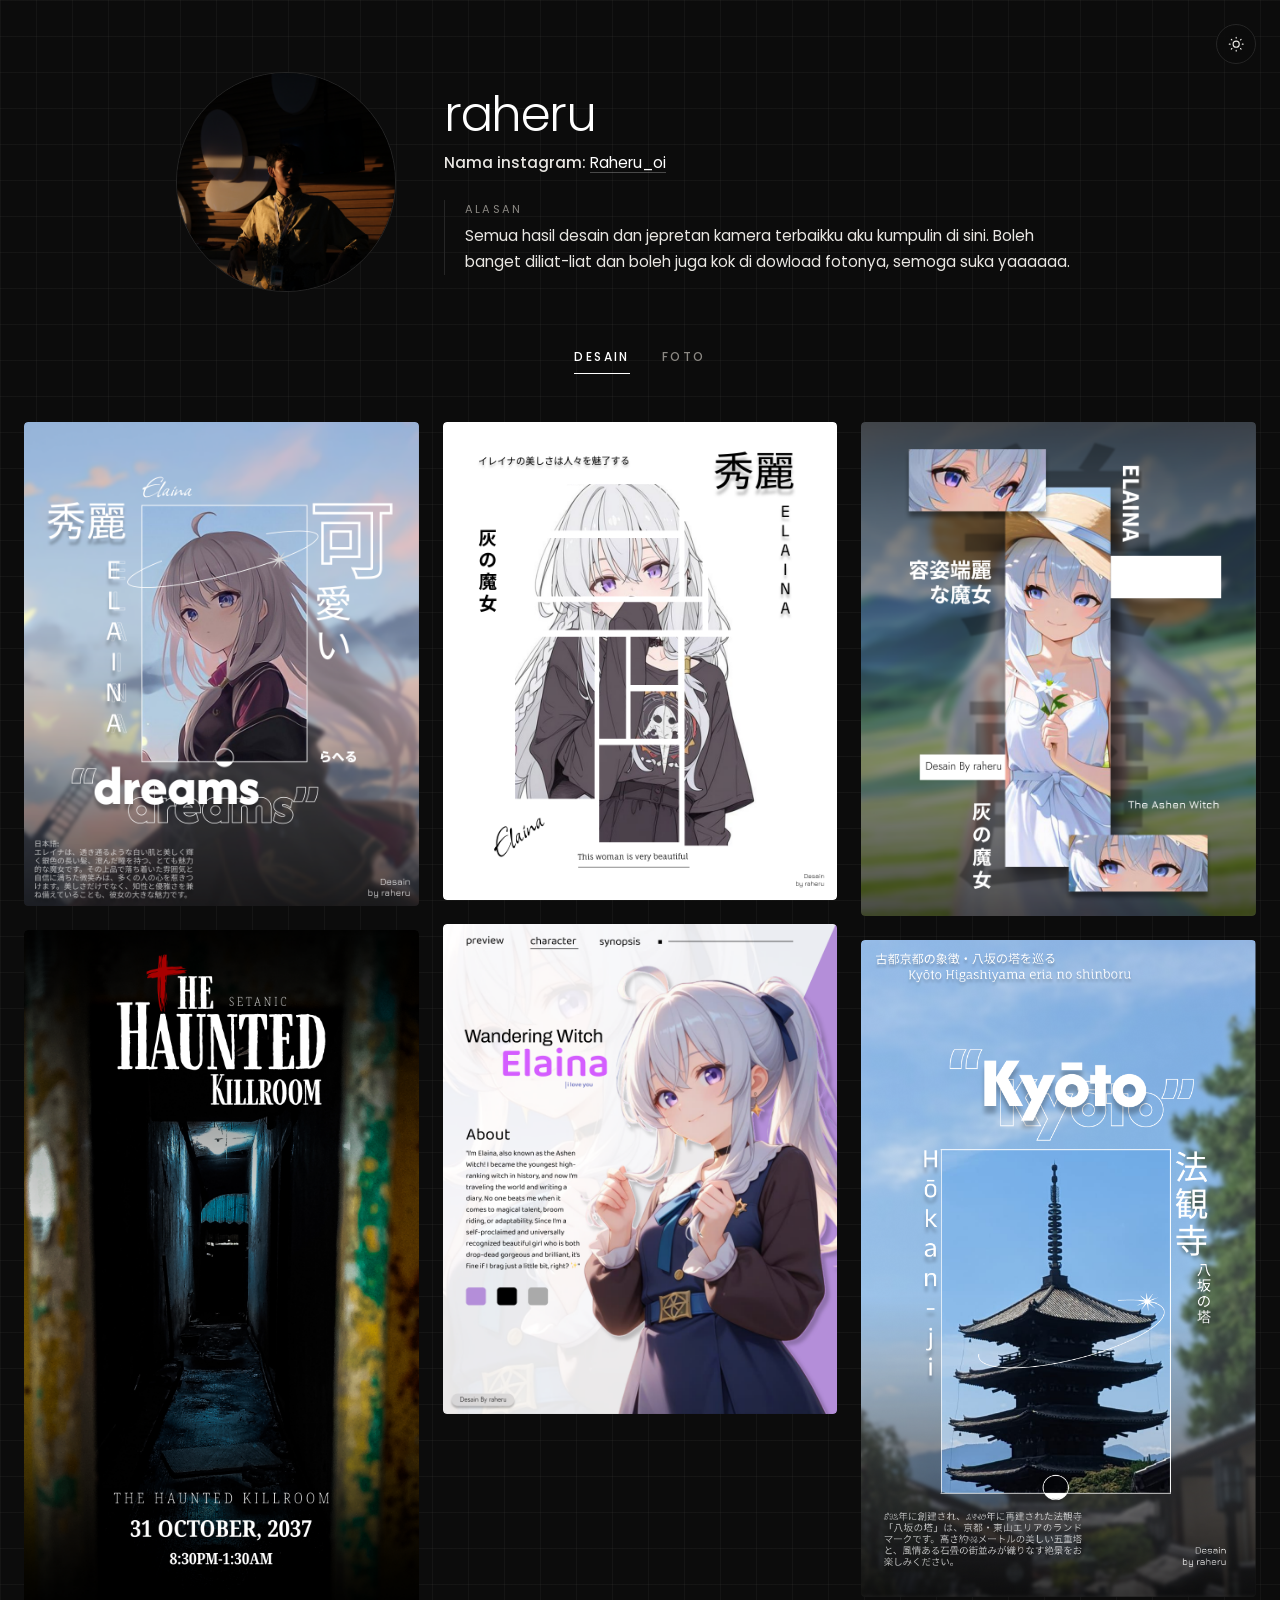
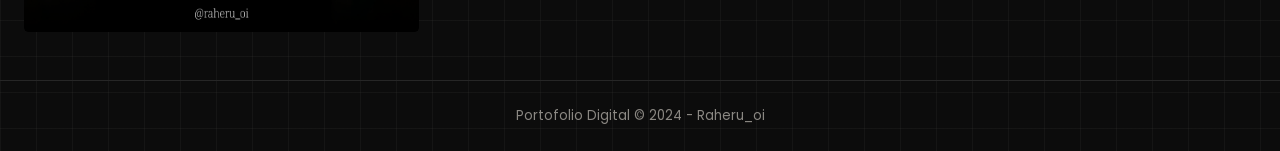
==== index.html @ f57aaec2 "Rename lou.html to index.html" ====
<!DOCTYPE html>
<html lang="id" class="dark">
<head>
    <meta charset="UTF-8">
    <meta name="viewport" content="width=device-width, initial-scale=1.0">
    <meta name="description" content="Portofolio desain dan fotografi - Raheru_oi">
    <title>Portofolio - Rahel Nur Qolim Firdaus</title>

    <!-- Font Poppins -->
    <link rel="preconnect" href="https://fonts.googleapis.com">
    <link rel="preconnect" href="https://fonts.gstatic.com" crossorigin>
    <link href="https://fonts.googleapis.com/css2?family=Poppins:wght@300;400;500;600&display=swap" rel="stylesheet">

    <!-- Bootstrap 5.3 (CSS) -->
    <link rel="stylesheet" href="https://cdn.jsdelivr.net/npm/bootstrap@5.3.3/dist/css/bootstrap.min.css"
          integrity="sha384-QWTKZyjpPEjISv5WaRU9OFeRpok6YctnYmDr5pNlyT2bRjXh0JMhjY6hW+ALEwIH" crossorigin="anonymous">

    <!-- CSS kustom (dimuat setelah Bootstrap agar bisa menimpa variabelnya) -->
    <link rel="stylesheet" href="lou.css">
</head>
<body class="d-flex flex-column min-vh-100">

    <!-- Tombol Ganti Tema (Light/Dark Mode) -->
    <button type="button" onclick="toggleTheme()" class="theme-toggle btn rounded-circle position-fixed top-0 end-0 m-3 m-md-4 d-flex align-items-center justify-content-center" title="Ganti Tema" aria-label="Ganti Tema">
        <!-- Ikon Matahari (tampil saat Dark Mode) -->
        <svg class="icon-sun" fill="none" stroke="currentColor" stroke-width="1.5" viewBox="0 0 24 24" aria-hidden="true">
            <path stroke-linecap="round" stroke-linejoin="round" d="M12 3v1m0 16v1m9-9h-1M4 12H3m15.364 6.364l-.707-.707M6.343 6.343l-.707-.707m12.728 0l-.707.707M6.343 17.657l-.707.707M16 12a4 4 0 11-8 0 4 4 0 018 0z"></path>
        </svg>
        <!-- Ikon Bulan (tampil saat Light Mode) -->
        <svg class="icon-moon" fill="none" stroke="currentColor" stroke-width="1.5" viewBox="0 0 24 24" aria-hidden="true">
            <path stroke-linecap="round" stroke-linejoin="round" d="M20.354 15.354A9 9 0 018.646 3.646 9.003 9.003 0 0012 21a9.003 9.003 0 008.354-5.646z"></path>
        </svg>
    </button>

    <!-- ================= LOADING SCREEN ================= -->
    <div id="loading-screen" role="status">
        <div class="spinner-border" aria-hidden="true"></div>
        <span class="loading-text">MEMUAT...</span>
    </div>
    <!-- ================= END LOADING SCREEN ================= -->

    <main class="container-xxl flex-grow-1 px-3 px-md-4">

        <!-- SECTION ABOUT -->
        <section class="about fade-in-up pb-5">
            <div class="row align-items-center justify-content-center g-4 g-lg-5">

                <!-- FOTO PROFIL -->
                <div class="col-12 col-md-auto d-flex justify-content-center">
                    <div class="profile-container" onclick="toggleProfile()" title="Klik untuk ganti foto">
                        <!-- Ganti Src dengan nama file foto kamu -->
                        <img id="profileImg" src="profil/1.jpeg" alt="Foto Rahel">
                    </div>
                </div>

                <!-- TEKS ABOUT -->
                <div class="col-12 col-md text-center text-md-start">
                    <h1 class="name-text-effect display-5 mb-2">raheru</h1>

                    <p class="text-body-secondary mb-4">
                        <span class="fw-medium text-body">Nama instagram:</span>
                        <a href="https://www.instagram.com/raheru_oi/" target="_blank" rel="noopener noreferrer" class="ig-link link-body-emphasis link-offset-2 link-underline-opacity-25 link-underline-opacity-100-hover" title="Buka Instagram Raheru_oi">Raheru_oi</a>
                    </p>

                    <div class="about-note mx-auto mx-md-0">
                        <span class="about-note-label">alasan</span>
                        <p class="mb-0">
                            Semua hasil desain dan jepretan kamera terbaikku aku kumpulin di sini. Boleh banget diliat-liat dan boleh juga kok di dowload fotonya, semoga suka yaaaaaa.
                        </p>
                    </div>
                    
                </div>

            </div>
        </section>

        <!-- NAVIGASI PILIHAN -->
        <nav class="fade-in-up delay-100 d-flex justify-content-center gap-3 gap-md-4 mb-4 mb-md-5" aria-label="Kategori galeri">
            <button type="button" id="btn-design" onclick="switchTab('design')" class="btn btn-tab active-tab">Desain</button>
            <button type="button" id="btn-photo" onclick="switchTab('photo')" class="btn btn-tab">Foto</button>
        </nav>

        <section class="pb-5">

            <!-- GALERI DESAIN -->
            <div id="gallery-design" class="gallery-container gallery-visible row g-3 g-lg-4">
                <!-- Card 1 -->
                <div class="card">
                    <img src="desain/1.png" alt="Desain 1" class="card-img img-fluid" decoding="async">
                    <div class="card-overlay position-absolute bottom-0 start-0 end-0 p-3">
                        <h3 class="mb-0"></h3>
                    </div>
                </div>

                <!-- Card 2 -->
                <div class="card">
                    <img src="desain/2.png" alt="Desain 2" class="card-img img-fluid" decoding="async">
                    <div class="card-overlay position-absolute bottom-0 start-0 end-0 p-3">
                        <h3 class="mb-0"></h3>
                    </div>
                </div>

                <!-- Card 3 -->
                <div class="card">
                    <img src="desain/3.png" alt="Desain 3" class="card-img img-fluid" decoding="async">
                    <div class="card-overlay position-absolute bottom-0 start-0 end-0 p-3">
                        <h3 class="mb-0"></h3>
                    </div>
                </div>

                <!-- Card 4 -->
                <div class="card">
                    <img src="desain/4.png" alt="Desain 4" class="card-img img-fluid" decoding="async">
                    <div class="card-overlay position-absolute bottom-0 start-0 end-0 p-3">
                        <h3 class="mb-0"></h3>
                    </div>
                </div>

                <!-- Card 5 -->
                <div class="card">
                    <img src="desain/5.png" alt="Desain 5" class="card-img img-fluid" decoding="async">
                    <div class="card-overlay position-absolute bottom-0 start-0 end-0 p-3">
                        <h3 class="mb-0"></h3>
                    </div>
                </div>

                <!-- Card 6 -->
                <div class="card">
                    <img src="desain/6.png" alt="Desain 6" class="card-img img-fluid" decoding="async">
                    <div class="card-overlay position-absolute bottom-0 start-0 end-0 p-3">
                        <h3 class="mb-0"></h3>
                    </div>
                </div>
            </div>

            <!-- GALERI FOTO -->
            <div id="gallery-photo" class="gallery-container gallery-hidden row g-3 g-lg-4">
                <!-- Card 1 -->
                <div class="card">
                    <img src="foto/1.jpeg" alt="Foto 1" class="card-img img-fluid" decoding="async">
                    <div class="card-overlay position-absolute bottom-0 start-0 end-0 p-3">
                        <h3 class="mb-0"></h3>
                    </div>
                </div>

                <!-- Card 2 -->
                <div class="card">
                    <img src="foto/2.jpeg" alt="Foto 2" class="card-img img-fluid" decoding="async">
                    <div class="card-overlay position-absolute bottom-0 start-0 end-0 p-3">
                        <h3 class="mb-0"></h3>
                    </div>
                </div>

                <!-- Card 3 -->
                <div class="card">
                    <img src="foto/3.jpeg" alt="Foto 3" class="card-img img-fluid" decoding="async">
                    <div class="card-overlay position-absolute bottom-0 start-0 end-0 p-3">
                        <h3 class="mb-0"></h3>
                    </div>
                </div>

                <!-- Card 4 -->
                <div class="card">
                    <img src="foto/4.jpeg" alt="Foto 4" class="card-img img-fluid" decoding="async">
                    <div class="card-overlay position-absolute bottom-0 start-0 end-0 p-3">
                        <h3 class="mb-0"></h3>
                    </div>
                </div>

                <!-- Card 5 -->
                <div class="card">
                    <img src="foto/5.JPG" alt="Foto 5" class="card-img img-fluid" decoding="async">
                    <div class="card-overlay position-absolute bottom-0 start-0 end-0 p-3">
                        <h3 class="mb-0"></h3>
                    </div>
                </div>

                <!-- Card 6 -->
                <div class="card">
                    <img src="foto/6.JPG" alt="Foto 6" class="card-img img-fluid" decoding="async">
                    <div class="card-overlay position-absolute bottom-0 start-0 end-0 p-3">
                        <h3 class="mb-0"></h3>
                    </div>
                </div>

                <!-- Card 7 -->
                <div class="card">
                    <img src="foto/7.jpeg" alt="Foto 7" class="card-img img-fluid" decoding="async">
                    <div class="card-overlay position-absolute bottom-0 start-0 end-0 p-3">
                        <h3 class="mb-0"></h3>
                    </div>
                </div>

                <!-- Card 8 -->
                <div class="card">
                    <img src="foto/8.jpeg" alt="Foto 8" class="card-img img-fluid" decoding="async">
                    <div class="card-overlay position-absolute bottom-0 start-0 end-0 p-3">
                        <h3 class="mb-0"></h3>
                    </div>
                </div>

                <!-- Card 9 -->
                <div class="card">
                    <img src="foto/9.JPG" alt="Foto 9" class="card-img img-fluid" decoding="async">
                    <div class="card-overlay position-absolute bottom-0 start-0 end-0 p-3">
                        <h3 class="mb-0"></h3>
                    </div>
                </div>

                <!-- Card 10 -->
                <div class="card">
                    <img src="foto/10.jpeg" alt="Foto 10" class="card-img img-fluid" decoding="async">
                    <div class="card-overlay position-absolute bottom-0 start-0 end-0 p-3">
                        <h3 class="mb-0"></h3>
                    </div>
                </div>

                <!-- Card 11 -->
                <div class="card">
                    <img src="foto/11.jpeg" alt="Foto 11" class="card-img img-fluid" decoding="async">
                    <div class="card-overlay position-absolute bottom-0 start-0 end-0 p-3">
                        <h3 class="mb-0"></h3>
                    </div>
                </div>

            </div>

        </section>
    </main>

    <footer class="border-top py-4 mt-auto text-center small text-body-secondary">
        <p class="mb-0">Portofolio Digital &copy; 2024 - Raheru_oi</p>
    </footer>

    <!-- ================= LIGHTBOX (FOTO FULL SCREEN) ================= -->
    <div id="lightbox" class="lightbox" role="dialog" aria-modal="true" aria-label="Pratinjau gambar" aria-hidden="true">
        <button id="lightbox-close" class="lightbox-close btn-close btn-close-white" type="button" aria-label="Tutup"></button>
        <img id="lightbox-img" src="profil/2.jpeg" alt="">
    </div>

    <!-- MENGHUBUNGKAN KE FILE JAVASCRIPT -->
    <script src="lou.js"></script>
</body>
</html>
---- lou.css ----
:root {
    --ease: cubic-bezier(0.22, 0.61, 0.36, 1);

    --bs-body-font-family: "Poppins", system-ui, -apple-system, "Segoe UI", Roboto, "Helvetica Neue", Arial, sans-serif;
    --bs-body-font-size: 0.95rem;
    --bs-body-font-weight: 400;
    --bs-body-line-height: 1.7;

    /* Terang */
    --bs-body-bg: #f6f4f0;
    --bs-body-bg-rgb: 246, 244, 240;
    --bs-body-color: #1c1b19;
    --bs-body-color-rgb: 28, 27, 25;
    --bs-emphasis-color: #000000;
    --bs-emphasis-color-rgb: 0, 0, 0;
    --bs-secondary-color: #6d6a63;
    --bs-border-color: #ddd9d1;

    --lou-surface: #ebe8e2;
    --lou-glass: rgba(246, 244, 240, 0.85);
}

html.dark {
    /* Gelap */
    --bs-body-bg: #0c0c0c;
    --bs-body-bg-rgb: 12, 12, 12;
    --bs-body-color: #e9e7e3;
    --bs-body-color-rgb: 233, 231, 227;
    --bs-emphasis-color: #ffffff;
    --bs-emphasis-color-rgb: 255, 255, 255;
    --bs-secondary-color: #8b8883;
    --bs-border-color: #262626;

    --lou-surface: #161616;
    --lou-glass: rgba(12, 12, 12, 0.85);
}

html {
    color-scheme: light;
    scroll-behavior: smooth;
}

html.dark {
    color-scheme: dark;
}

body {
    transition: background-color 0.4s var(--ease), color 0.4s var(--ease);
    -webkit-tap-highlight-color: transparent;
    
    /* PENAMBAHAN EFEK GARIS-GARIS / GRID HALUS PADA BACKGROUND */
    background-image: 
        linear-gradient(to right, rgba(var(--bs-body-color-rgb), 0.04) 1px, transparent 1px),
        linear-gradient(to bottom, rgba(var(--bs-body-color-rgb), 0.04) 1px, transparent 1px);
    background-size: 36px 36px;
}

::selection {
    background: rgba(var(--bs-emphasis-color-rgb), 0.2);
}

img::selection,
.lightbox *::selection {
    background: transparent;
}

:focus-visible {
    outline: 2px solid var(--bs-secondary-color);
    outline-offset: 3px;
}

/* ---------- ANIMASI MASUK ---------- */
@keyframes fadeUp {
    from { opacity: 0; transform: translateY(10px); }
    to   { opacity: 1; transform: none; }
}

.fade-in-up {
    opacity: 0;
    animation: fadeUp 0.8s var(--ease) 0.1s forwards;
}

.fade-in-up.delay-100 { animation-delay: 0.25s; }
.fade-in-up.delay-200 { animation-delay: 0.4s; }

/* ---------- TOMBOL TEMA ---------- */
.theme-toggle {
    --bs-btn-color: var(--bs-body-color);
    --bs-btn-bg: var(--lou-glass);
    --bs-btn-border-color: var(--bs-border-color);
    --bs-btn-hover-color: var(--bs-emphasis-color);
    --bs-btn-hover-bg: var(--bs-body-bg);
    --bs-btn-hover-border-color: var(--bs-secondary-color);
    --bs-btn-active-color: var(--bs-emphasis-color);
    --bs-btn-active-bg: var(--bs-body-bg);
    --bs-btn-active-border-color: var(--bs-secondary-color);
    --bs-btn-focus-box-shadow: none;

    z-index: 1030;
    width: 2.5rem;
    height: 2.5rem;
    padding: 0;
    -webkit-backdrop-filter: blur(8px);
    backdrop-filter: blur(8px);
}

.theme-toggle svg {
    width: 1.15rem;
    height: 1.15rem;
}

.theme-toggle .icon-moon,
html:not(.dark) .theme-toggle .icon-sun {
    display: none;
}

html:not(.dark) .theme-toggle .icon-moon {
    display: block;
}

/* ---------- LOADING SCREEN ---------- */
#loading-screen {
    position: fixed;
    inset: 0;
    z-index: 9999;
    display: flex;
    flex-direction: column;
    align-items: center;
    justify-content: center;
    gap: 1rem;
    background: var(--bs-body-bg);
    transition: opacity 0.7s var(--ease);
}

#loading-screen .spinner-border {
    --bs-spinner-width: 1.6rem;
    --bs-spinner-height: 1.6rem;
    --bs-spinner-border-width: 1px;
    color: var(--bs-secondary-color);
}

.loading-text {
    font-size: 0.7rem;
    font-weight: 400;
    letter-spacing: 0.35em;
    color: var(--bs-secondary-color);
}

/* ---------- ABOUT ---------- */
.about {
    max-width: 58rem;
    margin-inline: auto;
    padding-top: 4.5rem;
}

.profile-container {
    width: 168px;
    height: 168px;
    flex: 0 0 auto;
    border-radius: 50%;
    overflow: hidden;
    cursor: pointer;
    border: 1px solid var(--bs-border-color);
    background: var(--lou-surface);
    transition: transform 0.4s var(--ease), border-color 0.3s var(--ease);
}

.profile-container:hover {
    transform: scale(1.03);
    border-color: var(--bs-secondary-color);
}

.profile-container img {
    display: block;
    width: 100%;
    height: 100%;
    object-fit: cover;
    transition: opacity 0.35s var(--ease), transform 0.5s var(--ease);
}

.profile-container img.fade-out {
    opacity: 0;
    transform: scale(1.04);
}

.profile-container img.is-broken {
    visibility: hidden;
}

.name-text-effect {
    color: var(--bs-emphasis-color);
    font-weight: 300;
    letter-spacing: -0.03em;
    line-height: 1.1;
}

.about-note {
    max-width: 40rem;
}

.about-note-label {
    display: block;
    margin-bottom: 0.25rem;
    font-size: 0.7rem;
    letter-spacing: 0.2em;
    text-transform: uppercase;
    color: var(--bs-secondary-color);
}

@media (min-width: 768px) {
    .profile-container {
        width: 200px;
        height: 200px;
    }
    .about-note {
        padding-left: 1.25rem;
        border-left: 1px solid var(--bs-border-color);
    }
}

@media (min-width: 1200px) {
    .profile-container {
        width: 220px;
        height: 220px;
    }
}

/* ---------- TAB ---------- */
.btn-tab {
    --bs-btn-padding-x: 0.25rem;
    --bs-btn-padding-y: 0.5rem;
    --bs-btn-font-size: 0.75rem;
    --bs-btn-font-weight: 500;
    --bs-btn-border-width: 0;
    --bs-btn-border-radius: 0;
    --bs-btn-color: var(--bs-secondary-color);
    --bs-btn-bg: transparent;
    --bs-btn-hover-color: var(--bs-emphasis-color);
    --bs-btn-hover-bg: transparent;
    --bs-btn-active-color: var(--bs-emphasis-color);
    --bs-btn-active-bg: transparent;
    --bs-btn-focus-box-shadow: none;

    position: relative;
    letter-spacing: 0.2em;
    text-transform: uppercase;
}

.btn-tab::after {
    content: "";
    position: absolute;
    left: 0.25rem;
    right: 0.25rem;
    bottom: 0;
    height: 1px;
    background: currentColor;
    transform: scaleX(0);
    transition: transform 0.35s var(--ease);
}

.btn-tab.active-tab {
    --bs-btn-color: var(--bs-emphasis-color);
}

.btn-tab.active-tab::after {
    transform: scaleX(1);
}

/* ---------- GALERI ---------- */
.gallery-container.gallery-hidden {
    display: none;
}

.gallery-container:not(.is-masonry) {
    --bs-gutter-x: 0;
}

.gallery-container.is-masonry {
    flex-wrap: nowrap;
}

.masonry-col {
    flex: 1 1 0;
    min-width: 0;
    display: flex;
    flex-direction: column;
    gap: var(--bs-gutter-y);
}

.card {
    --bs-card-bg: var(--lou-surface);
    --bs-card-color: var(--bs-body-color);
    --bs-card-border-width: 0;
    --bs-card-border-radius: 0.25rem;
    --bs-card-inner-border-radius: 0.25rem;

    overflow: hidden;
    cursor: pointer;
    touch-action: manipulation;
    -webkit-user-select: none;
    user-select: none;
}

.gallery-visible .card {
    animation: cardIn 0.6s var(--ease) both;
}

@keyframes cardIn {
    from { opacity: 0; transform: translateY(8px); }
    to   { opacity: 1; transform: none; }
}

.card-img {
    display: block;
    width: 100%;
    height: auto;
    -webkit-user-drag: none;
    transition: transform 0.7s var(--ease);
}

.card:hover .card-img {
    transform: scale(1.02);
}

.card-overlay {
    opacity: 0;
    background: linear-gradient(to top, rgba(0, 0, 0, 0.55), transparent);
    transition: opacity 0.35s var(--ease);
    pointer-events: none;
}

.card:hover .card-overlay,
.card:focus-visible .card-overlay {
    opacity: 1;
}

.card-overlay h3 {
    font-size: 0.7rem;
    font-weight: 400;
    letter-spacing: 0.18em;
    text-transform: uppercase;
    color: #ffffff;
}

@media (hover: none) {
    .card:hover .card-img { transform: none; }
    .card-overlay { display: none; }
}

/* ---------- LIGHTBOX ---------- */
.lightbox {
    position: fixed;
    inset: 0;
    z-index: 10000;
    display: flex;
    align-items: center;
    justify-content: center;
    padding: 1.5rem;
    background: #0a0a0a;
    cursor: zoom-out;
    opacity: 0;
    visibility: hidden;
    transition: opacity 0.35s var(--ease), visibility 0s linear 0.35s;
}

.lightbox.is-open {
    opacity: 1;
    visibility: visible;
    transition-delay: 0s;
}

.lightbox,
.lightbox img {
    -webkit-user-select: none;
    user-select: none;
}

.lightbox img {
    max-width: 100%;
    max-height: 100%;
    width: auto;
    height: auto;
    object-fit: contain;
    filter: none;
    mix-blend-mode: normal;
    -webkit-user-drag: none;
    transform: scale(0.97);
    transition: transform 0.45s var(--ease);
}

.lightbox.is-open img {
    transform: none;
}

.lightbox-close {
    --bs-btn-close-opacity: 0.7;
    --bs-btn-close-hover-opacity: 1;
    position: absolute;
    top: max(0.75rem, env(safe-area-inset-top));
    right: max(0.75rem, env(safe-area-inset-right));
    padding: 0.9rem;
    cursor: pointer;
}

@media (max-width: 575.98px) {
    .lightbox { padding: 0.75rem; }
}

/* ---------- REDUCED MOTION ---------- */
@media (prefers-reduced-motion: reduce) {
    html { scroll-behavior: auto; }
    .fade-in-up, .gallery-visible .card { opacity: 1; animation: none; }
    .card-img, .card-overlay, .profile-container, .profile-container img, .btn-tab::after, .lightbox, .lightbox img {
        transition-duration: 0.01ms;
    }
}
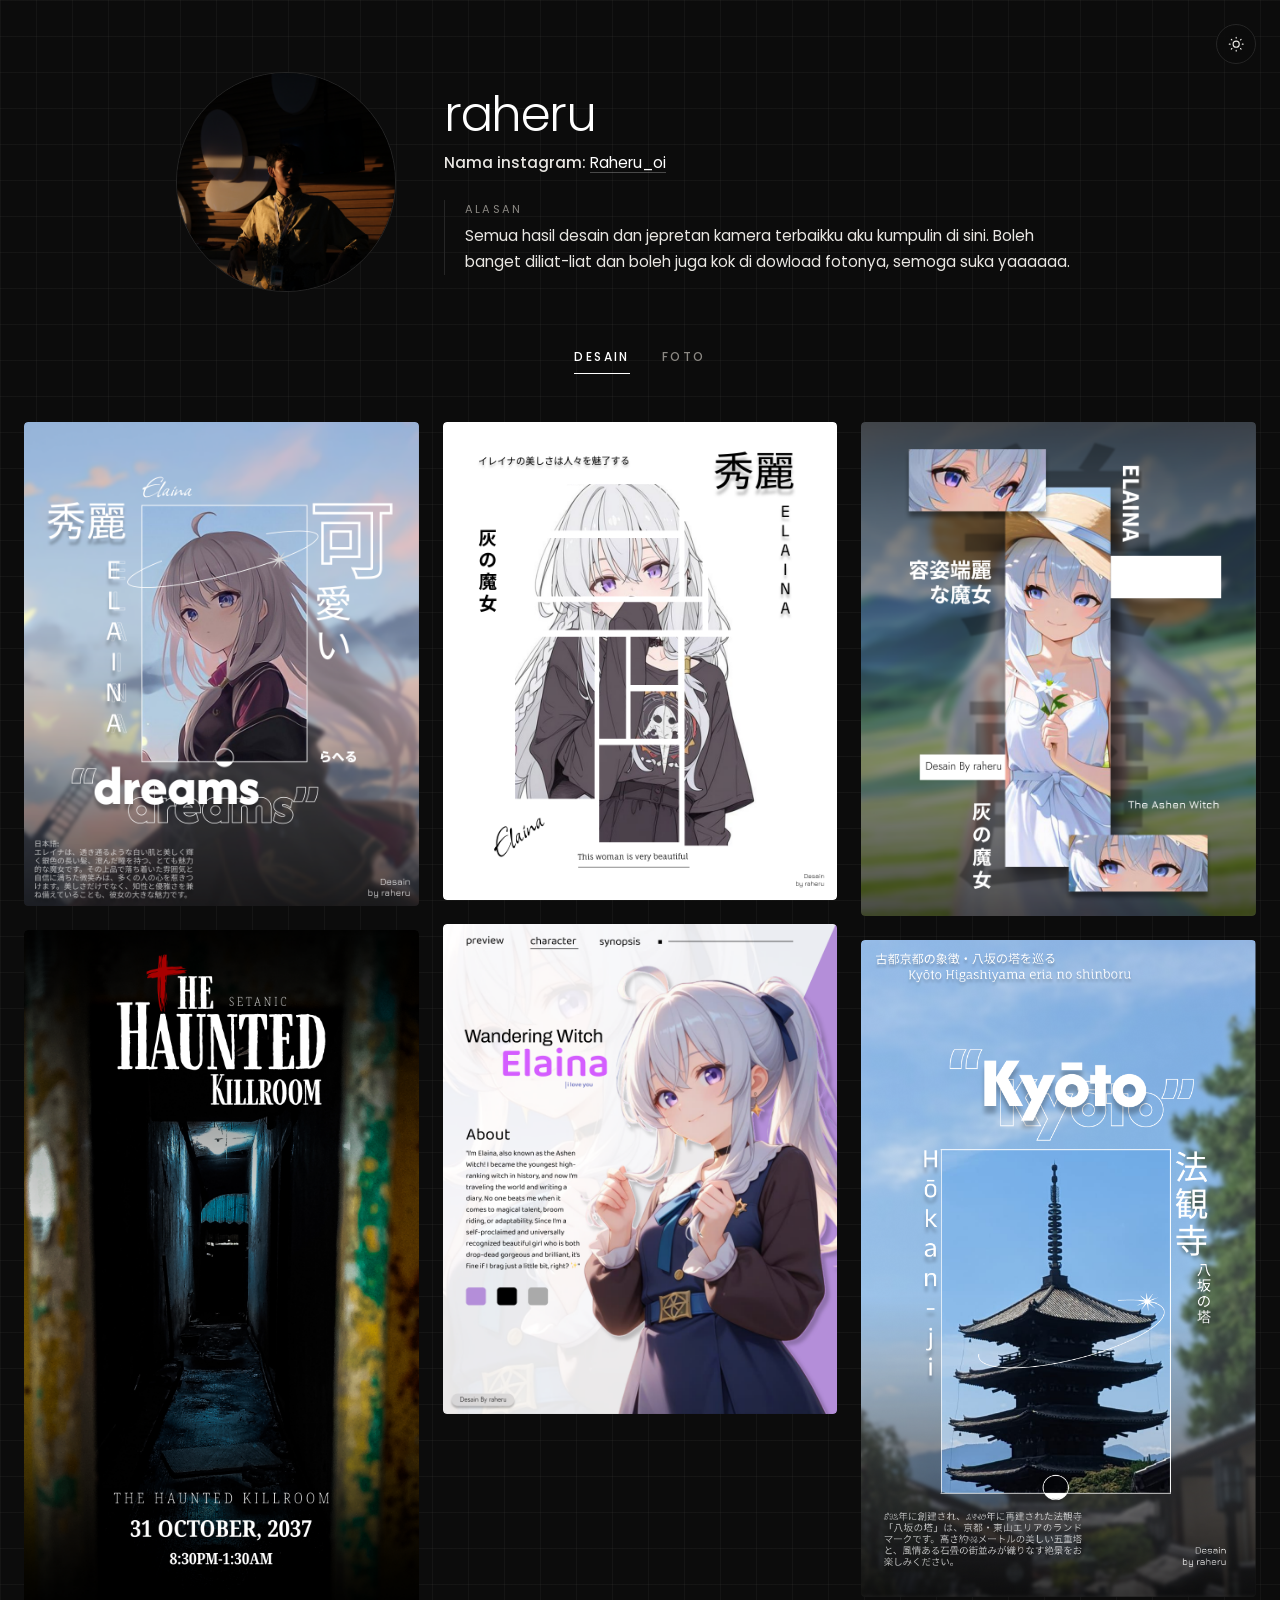
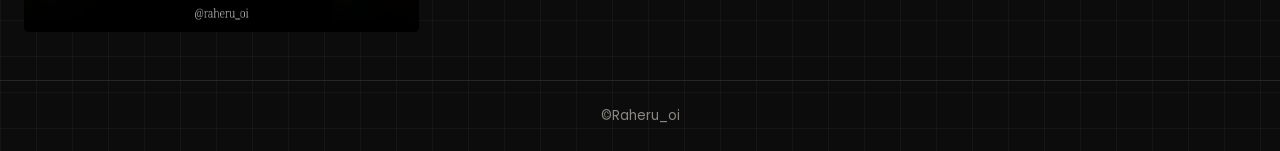
==== commit ae261858: "update website" ====
--- a/index.html
+++ b/index.html
@@ -3,8 +3,8 @@
 <head>
     <meta charset="UTF-8">
     <meta name="viewport" content="width=device-width, initial-scale=1.0">
-    <meta name="description" content="Portofolio desain dan fotografi - Raheru_oi">
-    <title>Portofolio - Rahel Nur Qolim Firdaus</title>
+    <meta name="description" content=" desain dan fotografi - Raheru_oi">
+    <title>raheru_oi</title>
 
     <!-- Font Poppins -->
     <link rel="preconnect" href="https://fonts.googleapis.com">
@@ -229,7 +229,7 @@
     </main>
 
     <footer class="border-top py-4 mt-auto text-center small text-body-secondary">
-        <p class="mb-0">Portofolio Digital &copy; 2024 - Raheru_oi</p>
+        <p class="mb-0">&copy;Raheru_oi</p>
     </footer>
 
     <!-- ================= LIGHTBOX (FOTO FULL SCREEN) ================= -->
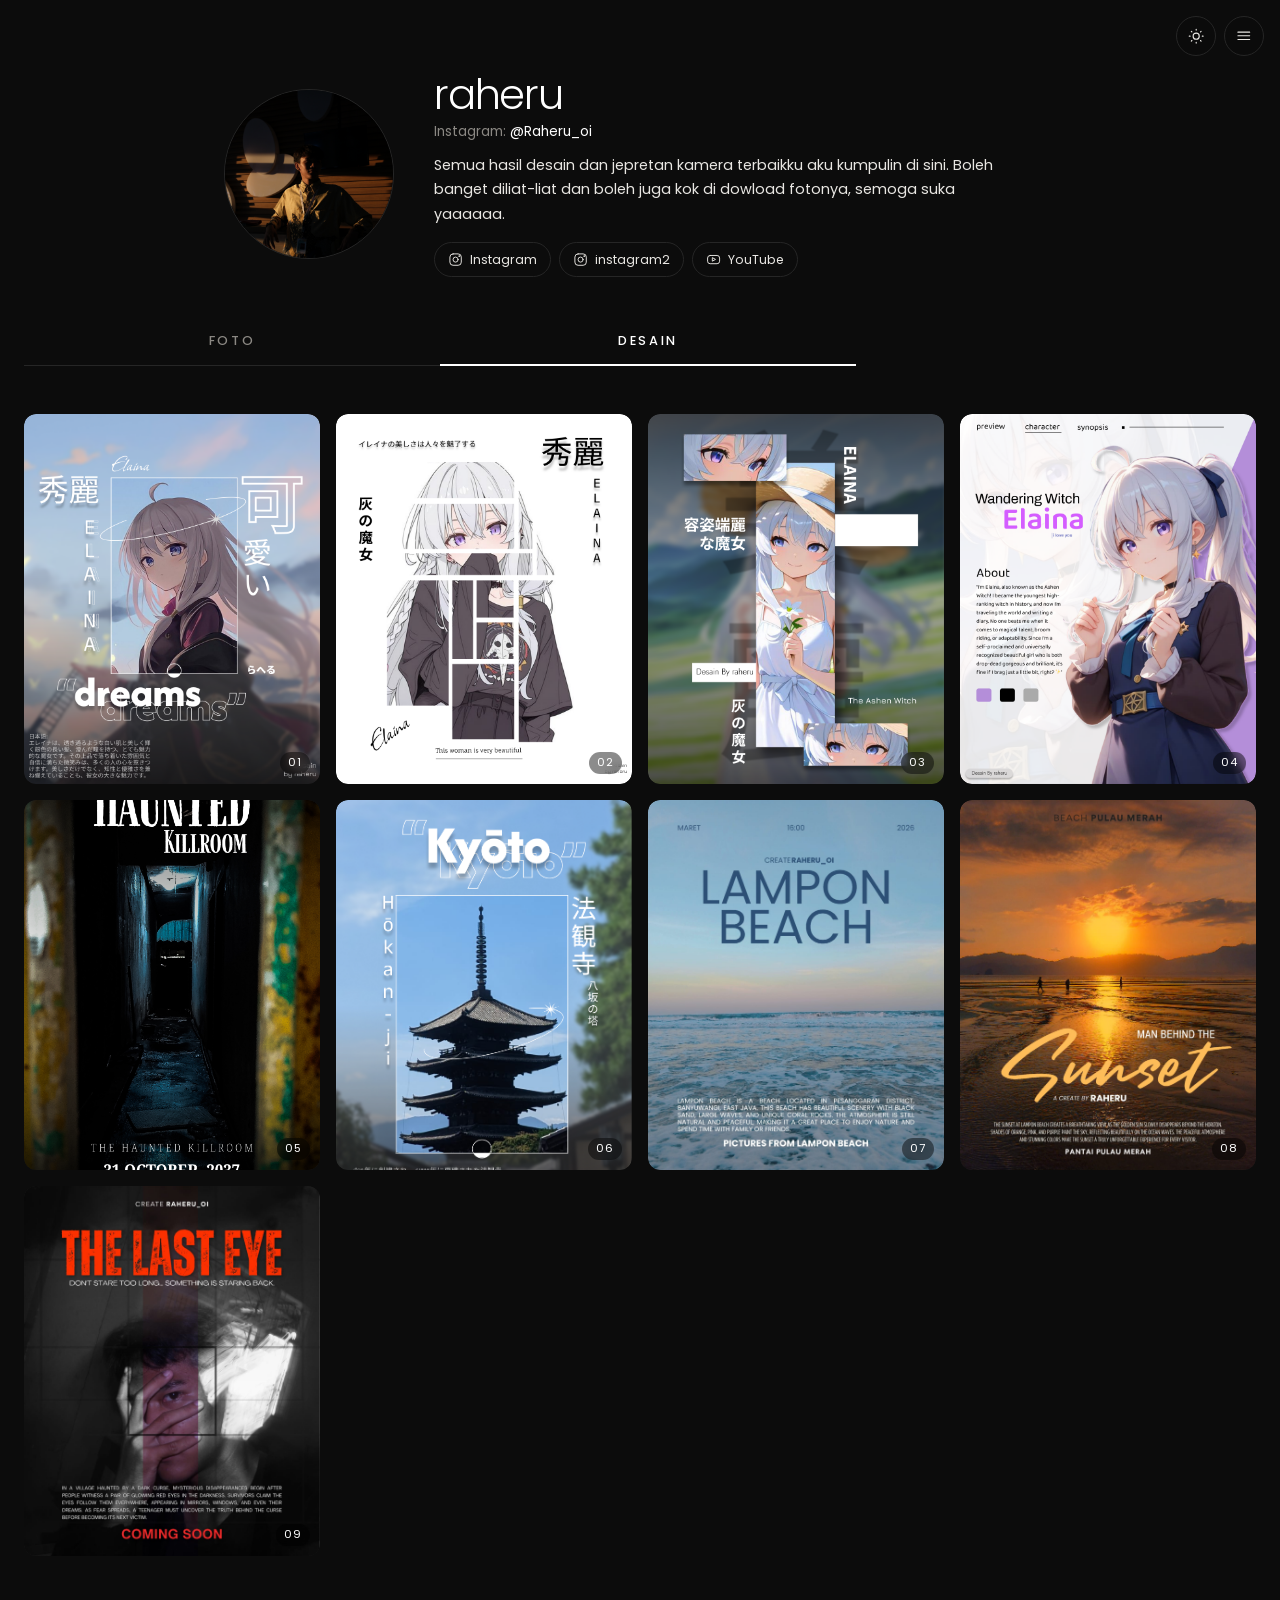
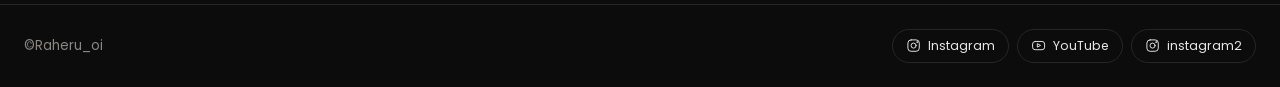
==== commit 1f3846a5: "Update website" ====
--- a/index.html
+++ b/index.html
@@ -21,7 +21,7 @@
 <body class="d-flex flex-column min-vh-100">
 
     <!-- Tombol Ganti Tema (Light/Dark Mode) -->
-    <button type="button" onclick="toggleTheme()" class="theme-toggle btn rounded-circle position-fixed top-0 end-0 m-3 m-md-4 d-flex align-items-center justify-content-center" title="Ganti Tema" aria-label="Ganti Tema">
+    <button type="button" onclick="toggleTheme()" class="theme-toggle btn rounded-circle d-flex align-items-center justify-content-center" title="Ganti Tema" aria-label="Ganti Tema">
         <!-- Ikon Matahari (tampil saat Dark Mode) -->
         <svg class="icon-sun" fill="none" stroke="currentColor" stroke-width="1.5" viewBox="0 0 24 24" aria-hidden="true">
             <path stroke-linecap="round" stroke-linejoin="round" d="M12 3v1m0 16v1m9-9h-1M4 12H3m15.364 6.364l-.707-.707M6.343 6.343l-.707-.707m12.728 0l-.707.707M6.343 17.657l-.707.707M16 12a4 4 0 11-8 0 4 4 0 018 0z"></path>
@@ -32,6 +32,24 @@
         </svg>
     </button>
 
+    <svg width="0" height="0" style="position:absolute" aria-hidden="true"><defs>
+        <symbol id="i-ig" viewBox="0 0 24 24"><rect x="3" y="3" width="18" height="18" rx="5"/><circle cx="12" cy="12" r="4"/><circle cx="17.5" cy="6.5" r=".6"/></symbol>
+        <symbol id="i-wa" viewBox="0 0 24 24"><path d="M3 21l1.6-4.7A8.5 8.5 0 1 1 8 19.5L3 21z"/><path d="M9 8.5c0 3 2.5 5.5 5.5 5.5l1-1.5-2-1-1 .8a4 4 0 0 1-1.8-1.8l.8-1-1-2-1.5 1z"/></symbol>
+        <symbol id="i-yt" viewBox="0 0 24 24"><rect x="2.5" y="5.5" width="19" height="13" rx="4"/><path d="M10 9.5v5l4.5-2.5z"/></symbol>
+        <symbol id="i-sw" viewBox="0 0 24 24"><path d="M12 20s-7-4.4-7-10a4 4 0 0 1 7-2.5A4 4 0 0 1 19 10c0 5.6-7 10-7 10z"/></symbol>
+        <symbol id="i-menu" viewBox="0 0 24 24"><path d="M4 7h16M4 12h16M4 17h16"/></symbol>
+    </defs></svg>
+
+    <!-- Menu pojok kanan atas -->
+    <details class="site-menu">
+        <summary aria-label="Menu"><svg class="i"><use href="#i-menu"/></svg></summary>
+        <div class="site-menu-panel">
+            <a href="https://www.instagram.com/raheru_oi/" target="_blank" rel="noopener noreferrer"><svg class="i"><use href="#i-ig"/></svg>Instagram</a>
+            <a href="https://www.instagram.com/ini_raheru_oi?lqvp=N28xNjkzcTMxZHk2" target="_blank" rel="noopener noreferrer"><svg class="i"><use href="#i-ig"/></svg>instagram2</a>
+            <a href="https://www.youtube.com/@RAYAKA7" target="_blank" rel="noopener noreferrer"><svg class="i"><use href="#i-yt"/></svg>YouTube</a>
+        </div>
+    </details>
+
     <!-- ================= LOADING SCREEN ================= -->
     <div id="loading-screen" role="status">
         <div class="spinner-border" aria-hidden="true"></div>
@@ -42,42 +60,33 @@
     <main class="container-xxl flex-grow-1 px-3 px-md-4">
 
         <!-- SECTION ABOUT -->
-        <section class="about fade-in-up pb-5">
-            <div class="row align-items-center justify-content-center g-4 g-lg-5">
-
-                <!-- FOTO PROFIL -->
-                <div class="col-12 col-md-auto d-flex justify-content-center">
-                    <div class="profile-container" onclick="toggleProfile()" title="Klik untuk ganti foto">
-                        <!-- Ganti Src dengan nama file foto kamu -->
-                        <img id="profileImg" src="profil/1.jpeg" alt="Foto Rahel">
-                    </div>
-                </div>
-
-                <!-- TEKS ABOUT -->
-                <div class="col-12 col-md text-center text-md-start">
-                    <h1 class="name-text-effect display-5 mb-2">raheru</h1>
-
-                    <p class="text-body-secondary mb-4">
-                        <span class="fw-medium text-body">Nama instagram:</span>
-                        <a href="https://www.instagram.com/raheru_oi/" target="_blank" rel="noopener noreferrer" class="ig-link link-body-emphasis link-offset-2 link-underline-opacity-25 link-underline-opacity-100-hover" title="Buka Instagram Raheru_oi">Raheru_oi</a>
-                    </p>
-
-                    <div class="about-note mx-auto mx-md-0">
-                        <span class="about-note-label">alasan</span>
-                        <p class="mb-0">
-                            Semua hasil desain dan jepretan kamera terbaikku aku kumpulin di sini. Boleh banget diliat-liat dan boleh juga kok di dowload fotonya, semoga suka yaaaaaa.
-                        </p>
-                    </div>
-                    
-                </div>
-
+        <header class="about fade-in-up">
+            <div class="profile-container" onclick="toggleProfile()" title="Klik untuk ganti foto">
+                <!-- Ganti Src dengan nama file foto kamu -->
+                <img id="profileImg" src="profil/1.jpeg" alt="Foto Rahel">
             </div>
-        </section>
+
+            <div class="profile-info">
+                <h1 class="name-text-effect">raheru</h1>
+                <p class="handle">
+                    Instagram:
+                    <a href="https://www.instagram.com/raheru_oi/" target="_blank" rel="noopener noreferrer" class="ig-link" title="Buka Instagram Raheru_oi">@Raheru_oi</a>
+                </p>
+                <p class="bio">
+                    Semua hasil desain dan jepretan kamera terbaikku aku kumpulin di sini. Boleh banget diliat-liat dan boleh juga kok di dowload fotonya, semoga suka yaaaaaa.
+                </p>
+                <ul class="socials">
+                    <li><a href="https://www.instagram.com/raheru_oi/" target="_blank" rel="noopener noreferrer"><svg class="i"><use href="#i-ig"/></svg>Instagram</a></li>
+                    <li><a href="https://www.instagram.com/ini_raheru_oi?lqvp=N28xNjkzcTMxZHk2" target="_blank" rel="noopener noreferrer"><svg class="i"><use href="#i-ig"/></svg>instagram2</a></li>
+                    <li><a href="https://www.youtube.com/@RAYAKA7" target="_blank" rel="noopener noreferrer"><svg class="i"><use href="#i-yt"/></svg>YouTube</a></li>
+                </ul>
+            </div>
+        </header>
 
         <!-- NAVIGASI PILIHAN -->
-        <nav class="fade-in-up delay-100 d-flex justify-content-center gap-3 gap-md-4 mb-4 mb-md-5" aria-label="Kategori galeri">
+        <nav class="gallery-nav fade-in-up delay-100 d-flex mb-4 mb-md-5" aria-label="Kategori galeri">
+            <button type="button" id="btn-photo" onclick="switchTab('photo')" class="btn btn-tab">Foto</button>
             <button type="button" id="btn-design" onclick="switchTab('design')" class="btn btn-tab active-tab">Desain</button>
-            <button type="button" id="btn-photo" onclick="switchTab('photo')" class="btn btn-tab">Foto</button>
         </nav>
 
         <section class="pb-5">
@@ -131,6 +140,31 @@
                         <h3 class="mb-0"></h3>
                     </div>
                 </div>
+
+                  <!-- Card 7 -->
+                <div class="card">
+                    <img src="desain/7.png" alt="Foto 7" class="card-img img-fluid" decoding="async">
+                    <div class="card-overlay position-absolute bottom-0 start-0 end-0 p-3">
+                        <h3 class="mb-0"></h3>
+                    </div>
+                </div>
+
+                <!-- Card 8 -->
+                <div class="card">
+                    <img src="desain/8.png" alt="Foto 8" class="card-img img-fluid" decoding="async">
+                    <div class="card-overlay position-absolute bottom-0 start-0 end-0 p-3">
+                        <h3 class="mb-0"></h3>
+                    </div>
+                </div>
+
+                <!-- Card 9 -->
+                <div class="card">
+                    <img src="desain/9.png" alt="Foto 9" class="card-img img-fluid" decoding="async">
+                    <div class="card-overlay position-absolute bottom-0 start-0 end-0 p-3">
+                        <h3 class="mb-0"></h3>
+                    </div>
+                </div>
+
             </div>
 
             <!-- GALERI FOTO -->
@@ -223,13 +257,148 @@
                     </div>
                 </div>
 
+                <!-- Card 12 -->
+                <div class="card">
+                    <img src="foto/12.JPG" alt="Foto 12" class="card-img img-fluid" decoding="async">
+                    <div class="card-overlay position-absolute bottom-0 start-0 end-0 p-3">
+                        <h3 class="mb-0"></h3>
+                    </div>
+                </div>
+
+                <!-- Card 13 -->
+                <div class="card">
+                    <img src="foto/13.jpeg" alt="Foto 13" class="card-img img-fluid" decoding="async">
+                    <div class="card-overlay position-absolute bottom-0 start-0 end-0 p-3">
+                        <h3 class="mb-0"></h3>
+                    </div>
+                </div>
+
+                <!-- Card 14 -->
+                <div class="card">
+                    <img src="foto/14.jpeg" alt="Foto 14" class="card-img img-fluid" decoding="async">
+                    <div class="card-overlay position-absolute bottom-0 start-0 end-0 p-3">
+                        <h3 class="mb-0"></h3>
+                    </div>
+                </div>
+
+                <!-- Card 15 -->
+                <div class="card">
+                    <img src="foto/15.jpeg" alt="Foto 15" class="card-img img-fluid" decoding="async">
+                    <div class="card-overlay position-absolute bottom-0 start-0 end-0 p-3">
+                        <h3 class="mb-0"></h3>
+                    </div>
+                </div>
+
+                <!-- Card 16 -->
+                <div class="card">
+                    <img src="foto/16.jpeg" alt="Foto 16" class="card-img img-fluid" decoding="async">
+                    <div class="card-overlay position-absolute bottom-0 start-0 end-0 p-3">
+                        <h3 class="mb-0"></h3>
+                    </div>
+                </div>
+
+                <!-- Card 17 -->
+                <div class="card">
+                    <img src="foto/17.jpeg" alt="Foto 17" class="card-img img-fluid" decoding="async">
+                    <div class="card-overlay position-absolute bottom-0 start-0 end-0 p-3">
+                        <h3 class="mb-0"></h3>
+                    </div>
+                </div>
+
+                <!-- Card 18 -->
+                <div class="card">
+                    <img src="foto/18.jpeg" alt="Foto 18" class="card-img img-fluid" decoding="async">
+                    <div class="card-overlay position-absolute bottom-0 start-0 end-0 p-3">
+                        <h3 class="mb-0"></h3>
+                    </div>
+                </div>
+
+                <!-- Card 19 -->
+                <div class="card">
+                    <img src="foto/19.jpeg" alt="Foto 19" class="card-img img-fluid" decoding="async">
+                    <div class="card-overlay position-absolute bottom-0 start-0 end-0 p-3">
+                        <h3 class="mb-0"></h3>
+                    </div>
+                </div>
+
+                <!-- Card 20 -->
+                <div class="card">
+                    <img src="foto/20.jpeg" alt="Foto 20" class="card-img img-fluid" decoding="async">
+                    <div class="card-overlay position-absolute bottom-0 start-0 end-0 p-3">
+                        <h3 class="mb-0"></h3>
+                    </div>
+                </div>
+
+                <!-- Card 21 -->
+                <div class="card">
+                    <img src="foto/21.jpeg" alt="Foto 21" class="card-img img-fluid" decoding="async">
+                    <div class="card-overlay position-absolute bottom-0 start-0 end-0 p-3">
+                        <h3 class="mb-0"></h3>
+                    </div>
+                </div>
+
+                <!-- Card 22 -->
+                <div class="card">
+                    <img src="foto/22.jpeg" alt="Foto 22" class="card-img img-fluid" decoding="async">
+                    <div class="card-overlay position-absolute bottom-0 start-0 end-0 p-3">
+                        <h3 class="mb-0"></h3>
+                    </div>
+                </div>
+
+                <!-- Card 23 -->
+                <div class="card">
+                    <img src="foto/23.png" alt="Foto 23" class="card-img img-fluid" decoding="async">
+                    <div class="card-overlay position-absolute bottom-0 start-0 end-0 p-3">
+                        <h3 class="mb-0"></h3>
+                    </div>
+                </div>
+
+                <!-- Card 24 -->
+                <div class="card">
+                    <img src="foto/24.png" alt="Foto 24" class="card-img img-fluid" decoding="async">
+                    <div class="card-overlay position-absolute bottom-0 start-0 end-0 p-3">
+                        <h3 class="mb-0"></h3>
+                    </div>
+                </div>
+
+                <!-- Card 25 -->
+                <div class="card">
+                    <img src="foto/25.png" alt="Foto 25" class="card-img img-fluid" decoding="async">
+                    <div class="card-overlay position-absolute bottom-0 start-0 end-0 p-3">
+                        <h3 class="mb-0"></h3>
+                    </div>
+                </div>
+
+                <!-- Card 26 -->
+                <div class="card">
+                    <img src="foto/26.png" alt="Foto 26" class="card-img img-fluid" decoding="async">
+                    <div class="card-overlay position-absolute bottom-0 start-0 end-0 p-3">
+                        <h3 class="mb-0"></h3>
+                    </div>
+                </div>
+
+                <!-- Card 27 -->
+                <div class="card">
+                    <img src="foto/27.png" alt="Foto 27" class="card-img img-fluid" decoding="async">
+                    <div class="card-overlay position-absolute bottom-0 start-0 end-0 p-3">
+                        <h3 class="mb-0"></h3>
+                    </div>
+                </div>
+
             </div>
 
         </section>
     </main>
 
-    <footer class="border-top py-4 mt-auto text-center small text-body-secondary">
-        <p class="mb-0">&copy;Raheru_oi</p>
+    <footer class="site-footer border-top py-4 mt-auto">
+        <div class="container-xxl px-3 px-md-4 d-flex flex-column flex-md-row align-items-center justify-content-between gap-3">
+            <p class="mb-0 small text-body-secondary">&copy;Raheru_oi</p>
+            <ul class="socials">
+                <li><a href="https://www.instagram.com/raheru_oi/" target="_blank" rel="noopener noreferrer"><svg class="i"><use href="#i-ig"/></svg>Instagram</a></li>
+                <li><a href="https://www.youtube.com/@RAYAKA7" target="_blank" rel="noopener noreferrer"><svg class="i"><use href="#i-yt"/></svg>YouTube</a></li>
+                <li><a href="https://www.instagram.com/ini_raheru_oi?lqvp=N28xNjkzcTMxZHk2" target="_blank" rel="noopener noreferrer"><svg class="i"><use href="#i-ig"/></svg>instagram2</a></li>
+            </ul>
+        </div>
     </footer>
 
     <!-- ================= LIGHTBOX (FOTO FULL SCREEN) ================= -->
--- a/lou.css
+++ b/lou.css
@@ -413,4 +413,90 @@
     .card-img, .card-overlay, .profile-container, .profile-container img, .btn-tab::after, .lightbox, .lightbox img {
         transition-duration: 0.01ms;
     }
-}+}
+
+/* =====================================================
+   REDESAIN UI (hanya tampilan)
+   ===================================================== */
+body { background-image: none; }
+
+.i { width: 1.1rem; height: 1.1rem; flex: none; fill: none; stroke: currentColor; stroke-width: 1.5; stroke-linecap: round; stroke-linejoin: round; }
+
+/* Tombol pojok kanan atas */
+.theme-toggle { position: fixed; top: 1rem; right: 4rem; margin: 0; }
+.site-menu { position: fixed; top: 1rem; right: 1rem; z-index: 1030; }
+.site-menu summary {
+    list-style: none; cursor: pointer;
+    display: flex; align-items: center; justify-content: center;
+    width: 2.5rem; height: 2.5rem; border-radius: 50%;
+    color: var(--bs-body-color); background: var(--lou-glass);
+    border: 1px solid var(--bs-border-color);
+    -webkit-backdrop-filter: blur(8px); backdrop-filter: blur(8px);
+    transition: border-color 0.3s var(--ease);
+}
+.site-menu summary::-webkit-details-marker { display: none; }
+.site-menu summary:hover, .site-menu[open] summary { border-color: var(--bs-secondary-color); }
+.site-menu-panel {
+    position: absolute; top: 3.1rem; right: 0; min-width: 11rem; padding: 0.4rem;
+    background: var(--bs-body-bg); border: 1px solid var(--bs-border-color); border-radius: 0.75rem;
+}
+.site-menu-panel a {
+    display: flex; align-items: center; gap: 0.6rem; padding: 0.55rem 0.75rem;
+    border-radius: 0.5rem; font-size: 0.85rem; color: var(--bs-body-color); text-decoration: none;
+}
+.site-menu-panel a:hover { background: var(--lou-surface); }
+
+/* Profil: foto kiri, teks kanan */
+.about { display: flex; align-items: center; gap: 1.25rem; max-width: 52rem; padding: 4.5rem 0 2.5rem; }
+.profile-container { width: 84px; height: 84px; }
+.profile-info { min-width: 0; }
+.name-text-effect { margin: 0 0 0.15rem; font-size: 1.6rem; }
+.handle { margin: 0 0 0.6rem; font-size: 0.85rem; color: var(--bs-secondary-color); }
+.ig-link { color: var(--bs-emphasis-color); text-decoration: none; }
+.ig-link:hover { text-decoration: underline; text-underline-offset: 3px; }
+.bio { margin: 0 0 1rem; max-width: 36rem; font-size: 0.9rem; }
+
+.socials { display: flex; flex-wrap: wrap; gap: 0.5rem; margin: 0; padding: 0; list-style: none; }
+.socials a {
+    display: inline-flex; align-items: center; gap: 0.45rem; padding: 0.35rem 0.8rem;
+    font-size: 0.78rem; color: var(--bs-body-color); text-decoration: none;
+    border: 1px solid var(--bs-border-color); border-radius: 999px;
+    transition: border-color 0.3s var(--ease), background-color 0.3s var(--ease);
+}
+.socials a:hover { border-color: var(--bs-secondary-color); background: var(--lou-surface); }
+.socials .i { width: 0.95rem; height: 0.95rem; }
+
+@media (min-width: 576px) {
+    .about { gap: 1.75rem; }
+    .profile-container { width: 116px; height: 116px; }
+    .name-text-effect { font-size: 2.2rem; }
+}
+@media (min-width: 768px) {
+    .about { gap: 2.5rem; }
+    .profile-container { width: 150px; height: 150px; }
+    .name-text-effect { font-size: 2.6rem; }
+}
+@media (min-width: 1200px) { .profile-container { width: 170px; height: 170px; } }
+
+/* Navigasi kategori */
+.gallery-nav { border-bottom: 1px solid var(--bs-border-color); max-width: 52rem; }
+.gallery-nav .btn-tab { flex: 1; padding-block: 0.9rem; --bs-btn-font-size: 0.8rem; }
+.gallery-nav .btn-tab::after { left: 0; right: 0; bottom: -1px; height: 2px; }
+
+/* Galeri: grid seragam */
+.gallery-container.row.gallery-visible {
+    display: grid; grid-template-columns: repeat(2, minmax(0, 1fr)); gap: 0.75rem; margin: 0;
+}
+.gallery-container.row > .card { width: auto; max-width: none; margin: 0; padding: 0; }
+.card { --bs-card-border-radius: 0.75rem; --bs-card-inner-border-radius: 0.75rem; }
+.card-img { aspect-ratio: 4 / 5; object-fit: cover; }
+.card-no {
+    position: absolute; right: 0.6rem; bottom: 0.6rem; padding: 0.1rem 0.55rem;
+    font-size: 0.7rem; letter-spacing: 0.05em; color: #fff; background: rgba(0, 0, 0, 0.45);
+    border-radius: 999px; -webkit-backdrop-filter: blur(4px); backdrop-filter: blur(4px); pointer-events: none;
+}
+@media (min-width: 768px)  { .gallery-container.row.gallery-visible { grid-template-columns: repeat(3, minmax(0, 1fr)); gap: 1rem; } }
+@media (min-width: 1200px) { .gallery-container.row.gallery-visible { grid-template-columns: repeat(4, minmax(0, 1fr)); } }
+
+/* Footer */
+.site-footer { border-color: var(--bs-border-color) !important; }
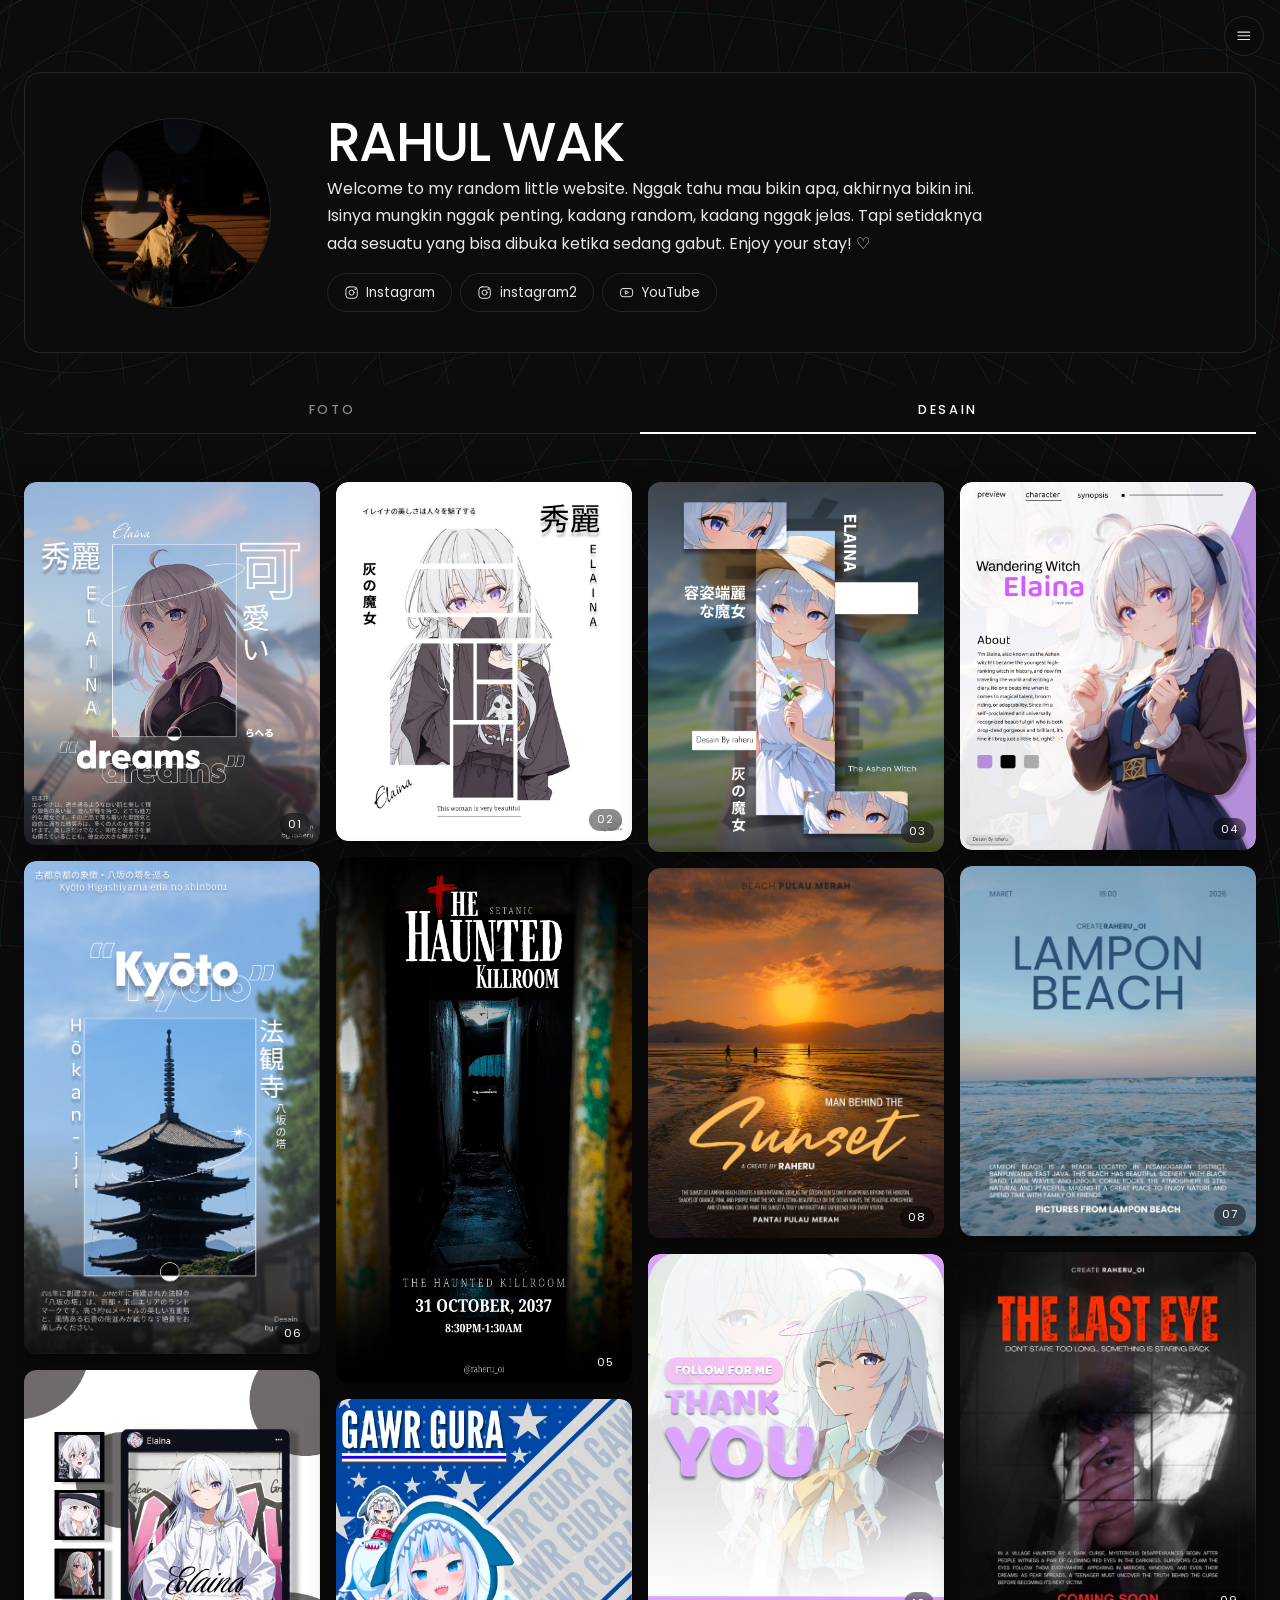
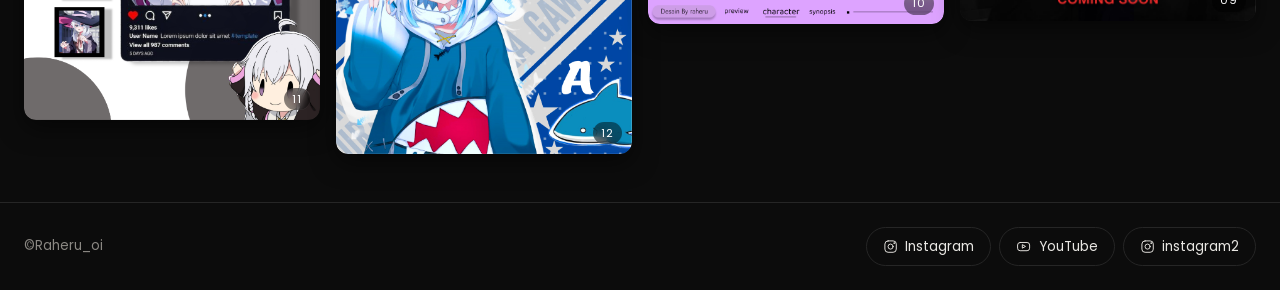
==== commit 19c93a7a: "update website" ====
--- a/index.html
+++ b/index.html
@@ -17,26 +17,21 @@
 
     <!-- CSS kustom (dimuat setelah Bootstrap agar bisa menimpa variabelnya) -->
     <link rel="stylesheet" href="lou.css">
+<script>try{if(localStorage.getItem('tema')==='light')document.documentElement.classList.remove('dark')}catch(e){}</script>
 </head>
 <body class="d-flex flex-column min-vh-100">
 
-    <!-- Tombol Ganti Tema (Light/Dark Mode) -->
-    <button type="button" onclick="toggleTheme()" class="theme-toggle btn rounded-circle d-flex align-items-center justify-content-center" title="Ganti Tema" aria-label="Ganti Tema">
-        <!-- Ikon Matahari (tampil saat Dark Mode) -->
-        <svg class="icon-sun" fill="none" stroke="currentColor" stroke-width="1.5" viewBox="0 0 24 24" aria-hidden="true">
-            <path stroke-linecap="round" stroke-linejoin="round" d="M12 3v1m0 16v1m9-9h-1M4 12H3m15.364 6.364l-.707-.707M6.343 6.343l-.707-.707m12.728 0l-.707.707M6.343 17.657l-.707.707M16 12a4 4 0 11-8 0 4 4 0 018 0z"></path>
-        </svg>
-        <!-- Ikon Bulan (tampil saat Light Mode) -->
-        <svg class="icon-moon" fill="none" stroke="currentColor" stroke-width="1.5" viewBox="0 0 24 24" aria-hidden="true">
-            <path stroke-linecap="round" stroke-linejoin="round" d="M20.354 15.354A9 9 0 018.646 3.646 9.003 9.003 0 0012 21a9.003 9.003 0 008.354-5.646z"></path>
-        </svg>
-    </button>
+    
 
     <svg width="0" height="0" style="position:absolute" aria-hidden="true"><defs>
         <symbol id="i-ig" viewBox="0 0 24 24"><rect x="3" y="3" width="18" height="18" rx="5"/><circle cx="12" cy="12" r="4"/><circle cx="17.5" cy="6.5" r=".6"/></symbol>
         <symbol id="i-wa" viewBox="0 0 24 24"><path d="M3 21l1.6-4.7A8.5 8.5 0 1 1 8 19.5L3 21z"/><path d="M9 8.5c0 3 2.5 5.5 5.5 5.5l1-1.5-2-1-1 .8a4 4 0 0 1-1.8-1.8l.8-1-1-2-1.5 1z"/></symbol>
         <symbol id="i-yt" viewBox="0 0 24 24"><rect x="2.5" y="5.5" width="19" height="13" rx="4"/><path d="M10 9.5v5l4.5-2.5z"/></symbol>
         <symbol id="i-sw" viewBox="0 0 24 24"><path d="M12 20s-7-4.4-7-10a4 4 0 0 1 7-2.5A4 4 0 0 1 19 10c0 5.6-7 10-7 10z"/></symbol>
+        <symbol id="i-play" viewBox="0 0 24 24"><path d="M8 5v14l11-7z"/></symbol>
+        <symbol id="i-pause" viewBox="0 0 24 24"><path d="M9 5v14M15 5v14"/></symbol>
+        <symbol id="i-sun" viewBox="0 0 24 24"><path d="M12 3v1m0 16v1m9-9h-1M4 12H3m15.364 6.364l-.707-.707M6.343 6.343l-.707-.707m12.728 0l-.707.707M6.343 17.657l-.707.707M16 12a4 4 0 11-8 0 4 4 0 018 0z"/></symbol>
+        <symbol id="i-moon" viewBox="0 0 24 24"><path d="M20.354 15.354A9 9 0 018.646 3.646 9.003 9.003 0 0012 21a9.003 9.003 0 008.354-5.646z"/></symbol>
         <symbol id="i-menu" viewBox="0 0 24 24"><path d="M4 7h16M4 12h16M4 17h16"/></symbol>
     </defs></svg>
 
@@ -44,9 +39,18 @@
     <details class="site-menu">
         <summary aria-label="Menu"><svg class="i"><use href="#i-menu"/></svg></summary>
         <div class="site-menu-panel">
-            <a href="https://www.instagram.com/raheru_oi/" target="_blank" rel="noopener noreferrer"><svg class="i"><use href="#i-ig"/></svg>Instagram</a>
-            <a href="https://www.instagram.com/ini_raheru_oi?lqvp=N28xNjkzcTMxZHk2" target="_blank" rel="noopener noreferrer"><svg class="i"><use href="#i-ig"/></svg>instagram2</a>
-            <a href="https://www.youtube.com/@RAYAKA7" target="_blank" rel="noopener noreferrer"><svg class="i"><use href="#i-yt"/></svg>YouTube</a>
+            <button type="button" onclick="toggleTheme()" class="menu-item theme-item" title="Ganti Tema">
+                <svg class="i icon-sun"><use href="#i-sun"/></svg>
+                <svg class="i icon-moon"><use href="#i-moon"/></svg>
+                <span class="label-to-light">Mode cerah</span>
+                <span class="label-to-dark">Mode gelap</span>
+            </button>
+            <button type="button" id="music-btn" class="menu-item music-item" aria-pressed="false" aria-label="Putar musik" title="Putar musik">
+                <svg class="i icon-play"><use href="#i-play"/></svg>
+                <svg class="i icon-pause"><use href="#i-pause"/></svg>
+                <span class="music-label">Musik mati</span>
+                <span class="music-bars" aria-hidden="true"><i></i><i></i><i></i></span>
+            </button>
         </div>
     </details>
 
@@ -67,13 +71,15 @@
             </div>
 
             <div class="profile-info">
-                <h1 class="name-text-effect">raheru</h1>
-                <p class="handle">
-                    Instagram:
-                    <a href="https://www.instagram.com/raheru_oi/" target="_blank" rel="noopener noreferrer" class="ig-link" title="Buka Instagram Raheru_oi">@Raheru_oi</a>
-                </p>
+                <h1 class="name-text-effect">RAHUL WAK</h1>
                 <p class="bio">
-                    Semua hasil desain dan jepretan kamera terbaikku aku kumpulin di sini. Boleh banget diliat-liat dan boleh juga kok di dowload fotonya, semoga suka yaaaaaa.
+                    Welcome to my random little website.
+
+Nggak tahu mau bikin apa, akhirnya bikin ini.
+
+Isinya mungkin nggak penting, kadang random, kadang nggak jelas. Tapi setidaknya ada sesuatu yang bisa dibuka ketika sedang gabut.
+
+Enjoy your stay! ♡
                 </p>
                 <ul class="socials">
                     <li><a href="https://www.instagram.com/raheru_oi/" target="_blank" rel="noopener noreferrer"><svg class="i"><use href="#i-ig"/></svg>Instagram</a></li>
@@ -93,7 +99,7 @@
 
             <!-- GALERI DESAIN -->
             <div id="gallery-design" class="gallery-container gallery-visible row g-3 g-lg-4">
-                <!-- Card 1 -->
+                <!-- Desain 1 -->
                 <div class="card">
                     <img src="desain/1.png" alt="Desain 1" class="card-img img-fluid" decoding="async">
                     <div class="card-overlay position-absolute bottom-0 start-0 end-0 p-3">
@@ -101,7 +107,7 @@
                     </div>
                 </div>
 
-                <!-- Card 2 -->
+                <!-- Desain 2 -->
                 <div class="card">
                     <img src="desain/2.png" alt="Desain 2" class="card-img img-fluid" decoding="async">
                     <div class="card-overlay position-absolute bottom-0 start-0 end-0 p-3">
@@ -109,7 +115,7 @@
                     </div>
                 </div>
 
-                <!-- Card 3 -->
+                <!-- Desain 3 -->
                 <div class="card">
                     <img src="desain/3.png" alt="Desain 3" class="card-img img-fluid" decoding="async">
                     <div class="card-overlay position-absolute bottom-0 start-0 end-0 p-3">
@@ -117,7 +123,7 @@
                     </div>
                 </div>
 
-                <!-- Card 4 -->
+                <!-- Desain 4 -->
                 <div class="card">
                     <img src="desain/4.png" alt="Desain 4" class="card-img img-fluid" decoding="async">
                     <div class="card-overlay position-absolute bottom-0 start-0 end-0 p-3">
@@ -125,7 +131,7 @@
                     </div>
                 </div>
 
-                <!-- Card 5 -->
+                <!-- Desain 5 -->
                 <div class="card">
                     <img src="desain/5.png" alt="Desain 5" class="card-img img-fluid" decoding="async">
                     <div class="card-overlay position-absolute bottom-0 start-0 end-0 p-3">
@@ -133,7 +139,7 @@
                     </div>
                 </div>
 
-                <!-- Card 6 -->
+                <!-- Desain 6 -->
                 <div class="card">
                     <img src="desain/6.png" alt="Desain 6" class="card-img img-fluid" decoding="async">
                     <div class="card-overlay position-absolute bottom-0 start-0 end-0 p-3">
@@ -141,25 +147,49 @@
                     </div>
                 </div>
 
-                  <!-- Card 7 -->
-                <div class="card">
-                    <img src="desain/7.png" alt="Foto 7" class="card-img img-fluid" decoding="async">
-                    <div class="card-overlay position-absolute bottom-0 start-0 end-0 p-3">
-                        <h3 class="mb-0"></h3>
-                    </div>
-                </div>
-
-                <!-- Card 8 -->
-                <div class="card">
-                    <img src="desain/8.png" alt="Foto 8" class="card-img img-fluid" decoding="async">
-                    <div class="card-overlay position-absolute bottom-0 start-0 end-0 p-3">
-                        <h3 class="mb-0"></h3>
-                    </div>
-                </div>
-
-                <!-- Card 9 -->
-                <div class="card">
-                    <img src="desain/9.png" alt="Foto 9" class="card-img img-fluid" decoding="async">
+                <!-- Desain 7 -->
+                <div class="card">
+                    <img src="desain/7.png" alt="Desain 7" class="card-img img-fluid" decoding="async">
+                    <div class="card-overlay position-absolute bottom-0 start-0 end-0 p-3">
+                        <h3 class="mb-0"></h3>
+                    </div>
+                </div>
+
+                <!-- Desain 8 -->
+                <div class="card">
+                    <img src="desain/8.png" alt="Desain 8" class="card-img img-fluid" decoding="async">
+                    <div class="card-overlay position-absolute bottom-0 start-0 end-0 p-3">
+                        <h3 class="mb-0"></h3>
+                    </div>
+                </div>
+
+                <!-- Desain 9 -->
+                <div class="card">
+                    <img src="desain/9.png" alt="Desain 9" class="card-img img-fluid" decoding="async">
+                    <div class="card-overlay position-absolute bottom-0 start-0 end-0 p-3">
+                        <h3 class="mb-0"></h3>
+                    </div>
+                </div>
+
+                 <!-- Desain 10 -->
+                <div class="card">
+                    <img src="desain/10.png" alt="Desain 10" class="card-img img-fluid" decoding="async">
+                    <div class="card-overlay position-absolute bottom-0 start-0 end-0 p-3">
+                        <h3 class="mb-0"></h3>
+                    </div>
+                </div>
+
+                 <!-- Desain 11 -->
+                <div class="card">
+                    <img src="desain/11.png" alt="Desain 11" class="card-img img-fluid" decoding="async">
+                    <div class="card-overlay position-absolute bottom-0 start-0 end-0 p-3">
+                        <h3 class="mb-0"></h3>
+                    </div>
+                </div>
+
+                 <!-- Desain 12 -->
+                <div class="card">
+                    <img src="desain/12.jpg" alt="Desain 12" class="card-img img-fluid" decoding="async">
                     <div class="card-overlay position-absolute bottom-0 start-0 end-0 p-3">
                         <h3 class="mb-0"></h3>
                     </div>
@@ -169,7 +199,7 @@
 
             <!-- GALERI FOTO -->
             <div id="gallery-photo" class="gallery-container gallery-hidden row g-3 g-lg-4">
-                <!-- Card 1 -->
+                <!-- Foto 1 -->
                 <div class="card">
                     <img src="foto/1.jpeg" alt="Foto 1" class="card-img img-fluid" decoding="async">
                     <div class="card-overlay position-absolute bottom-0 start-0 end-0 p-3">
@@ -177,7 +207,7 @@
                     </div>
                 </div>
 
-                <!-- Card 2 -->
+                <!-- Foto 2 -->
                 <div class="card">
                     <img src="foto/2.jpeg" alt="Foto 2" class="card-img img-fluid" decoding="async">
                     <div class="card-overlay position-absolute bottom-0 start-0 end-0 p-3">
@@ -185,7 +215,7 @@
                     </div>
                 </div>
 
-                <!-- Card 3 -->
+                <!-- Foto 3 -->
                 <div class="card">
                     <img src="foto/3.jpeg" alt="Foto 3" class="card-img img-fluid" decoding="async">
                     <div class="card-overlay position-absolute bottom-0 start-0 end-0 p-3">
@@ -193,7 +223,7 @@
                     </div>
                 </div>
 
-                <!-- Card 4 -->
+                <!-- Foto 4 -->
                 <div class="card">
                     <img src="foto/4.jpeg" alt="Foto 4" class="card-img img-fluid" decoding="async">
                     <div class="card-overlay position-absolute bottom-0 start-0 end-0 p-3">
@@ -201,7 +231,7 @@
                     </div>
                 </div>
 
-                <!-- Card 5 -->
+                <!-- Foto 5 -->
                 <div class="card">
                     <img src="foto/5.JPG" alt="Foto 5" class="card-img img-fluid" decoding="async">
                     <div class="card-overlay position-absolute bottom-0 start-0 end-0 p-3">
@@ -209,7 +239,7 @@
                     </div>
                 </div>
 
-                <!-- Card 6 -->
+                <!-- Foto 6 -->
                 <div class="card">
                     <img src="foto/6.JPG" alt="Foto 6" class="card-img img-fluid" decoding="async">
                     <div class="card-overlay position-absolute bottom-0 start-0 end-0 p-3">
@@ -217,7 +247,7 @@
                     </div>
                 </div>
 
-                <!-- Card 7 -->
+                <!-- Foto 7 -->
                 <div class="card">
                     <img src="foto/7.jpeg" alt="Foto 7" class="card-img img-fluid" decoding="async">
                     <div class="card-overlay position-absolute bottom-0 start-0 end-0 p-3">
@@ -225,7 +255,7 @@
                     </div>
                 </div>
 
-                <!-- Card 8 -->
+                <!-- Foto 8 -->
                 <div class="card">
                     <img src="foto/8.jpeg" alt="Foto 8" class="card-img img-fluid" decoding="async">
                     <div class="card-overlay position-absolute bottom-0 start-0 end-0 p-3">
@@ -233,7 +263,7 @@
                     </div>
                 </div>
 
-                <!-- Card 9 -->
+                <!-- Foto 9 -->
                 <div class="card">
                     <img src="foto/9.JPG" alt="Foto 9" class="card-img img-fluid" decoding="async">
                     <div class="card-overlay position-absolute bottom-0 start-0 end-0 p-3">
@@ -241,7 +271,7 @@
                     </div>
                 </div>
 
-                <!-- Card 10 -->
+                <!-- Foto 10 -->
                 <div class="card">
                     <img src="foto/10.jpeg" alt="Foto 10" class="card-img img-fluid" decoding="async">
                     <div class="card-overlay position-absolute bottom-0 start-0 end-0 p-3">
@@ -249,7 +279,7 @@
                     </div>
                 </div>
 
-                <!-- Card 11 -->
+                <!-- Foto 11 -->
                 <div class="card">
                     <img src="foto/11.jpeg" alt="Foto 11" class="card-img img-fluid" decoding="async">
                     <div class="card-overlay position-absolute bottom-0 start-0 end-0 p-3">
@@ -257,7 +287,7 @@
                     </div>
                 </div>
 
-                <!-- Card 12 -->
+                <!-- Foto 12 -->
                 <div class="card">
                     <img src="foto/12.JPG" alt="Foto 12" class="card-img img-fluid" decoding="async">
                     <div class="card-overlay position-absolute bottom-0 start-0 end-0 p-3">
@@ -265,7 +295,7 @@
                     </div>
                 </div>
 
-                <!-- Card 13 -->
+                <!-- Foto 13 -->
                 <div class="card">
                     <img src="foto/13.jpeg" alt="Foto 13" class="card-img img-fluid" decoding="async">
                     <div class="card-overlay position-absolute bottom-0 start-0 end-0 p-3">
@@ -273,7 +303,7 @@
                     </div>
                 </div>
 
-                <!-- Card 14 -->
+                <!-- Foto 14 -->
                 <div class="card">
                     <img src="foto/14.jpeg" alt="Foto 14" class="card-img img-fluid" decoding="async">
                     <div class="card-overlay position-absolute bottom-0 start-0 end-0 p-3">
@@ -281,7 +311,7 @@
                     </div>
                 </div>
 
-                <!-- Card 15 -->
+                <!-- Foto 15 -->
                 <div class="card">
                     <img src="foto/15.jpeg" alt="Foto 15" class="card-img img-fluid" decoding="async">
                     <div class="card-overlay position-absolute bottom-0 start-0 end-0 p-3">
@@ -289,7 +319,7 @@
                     </div>
                 </div>
 
-                <!-- Card 16 -->
+                <!-- Foto 16 -->
                 <div class="card">
                     <img src="foto/16.jpeg" alt="Foto 16" class="card-img img-fluid" decoding="async">
                     <div class="card-overlay position-absolute bottom-0 start-0 end-0 p-3">
@@ -297,7 +327,7 @@
                     </div>
                 </div>
 
-                <!-- Card 17 -->
+                <!-- Foto 17 -->
                 <div class="card">
                     <img src="foto/17.jpeg" alt="Foto 17" class="card-img img-fluid" decoding="async">
                     <div class="card-overlay position-absolute bottom-0 start-0 end-0 p-3">
@@ -305,7 +335,7 @@
                     </div>
                 </div>
 
-                <!-- Card 18 -->
+                <!-- Foto 18 -->
                 <div class="card">
                     <img src="foto/18.jpeg" alt="Foto 18" class="card-img img-fluid" decoding="async">
                     <div class="card-overlay position-absolute bottom-0 start-0 end-0 p-3">
@@ -313,7 +343,7 @@
                     </div>
                 </div>
 
-                <!-- Card 19 -->
+                <!-- Foto 19 -->
                 <div class="card">
                     <img src="foto/19.jpeg" alt="Foto 19" class="card-img img-fluid" decoding="async">
                     <div class="card-overlay position-absolute bottom-0 start-0 end-0 p-3">
@@ -321,7 +351,7 @@
                     </div>
                 </div>
 
-                <!-- Card 20 -->
+                <!-- Foto 20 -->
                 <div class="card">
                     <img src="foto/20.jpeg" alt="Foto 20" class="card-img img-fluid" decoding="async">
                     <div class="card-overlay position-absolute bottom-0 start-0 end-0 p-3">
@@ -329,7 +359,7 @@
                     </div>
                 </div>
 
-                <!-- Card 21 -->
+                <!-- Foto 21 -->
                 <div class="card">
                     <img src="foto/21.jpeg" alt="Foto 21" class="card-img img-fluid" decoding="async">
                     <div class="card-overlay position-absolute bottom-0 start-0 end-0 p-3">
@@ -337,7 +367,7 @@
                     </div>
                 </div>
 
-                <!-- Card 22 -->
+                <!-- Foto 22 -->
                 <div class="card">
                     <img src="foto/22.jpeg" alt="Foto 22" class="card-img img-fluid" decoding="async">
                     <div class="card-overlay position-absolute bottom-0 start-0 end-0 p-3">
@@ -345,7 +375,7 @@
                     </div>
                 </div>
 
-                <!-- Card 23 -->
+                <!-- Foto 23 -->
                 <div class="card">
                     <img src="foto/23.png" alt="Foto 23" class="card-img img-fluid" decoding="async">
                     <div class="card-overlay position-absolute bottom-0 start-0 end-0 p-3">
@@ -353,7 +383,7 @@
                     </div>
                 </div>
 
-                <!-- Card 24 -->
+                <!-- Foto 24 -->
                 <div class="card">
                     <img src="foto/24.png" alt="Foto 24" class="card-img img-fluid" decoding="async">
                     <div class="card-overlay position-absolute bottom-0 start-0 end-0 p-3">
@@ -361,7 +391,7 @@
                     </div>
                 </div>
 
-                <!-- Card 25 -->
+                <!-- Foto 25 -->
                 <div class="card">
                     <img src="foto/25.png" alt="Foto 25" class="card-img img-fluid" decoding="async">
                     <div class="card-overlay position-absolute bottom-0 start-0 end-0 p-3">
@@ -369,7 +399,7 @@
                     </div>
                 </div>
 
-                <!-- Card 26 -->
+                <!-- Foto 26 -->
                 <div class="card">
                     <img src="foto/26.png" alt="Foto 26" class="card-img img-fluid" decoding="async">
                     <div class="card-overlay position-absolute bottom-0 start-0 end-0 p-3">
@@ -377,7 +407,7 @@
                     </div>
                 </div>
 
-                <!-- Card 27 -->
+                <!-- Foto 27 -->
                 <div class="card">
                     <img src="foto/27.png" alt="Foto 27" class="card-img img-fluid" decoding="async">
                     <div class="card-overlay position-absolute bottom-0 start-0 end-0 p-3">
@@ -385,6 +415,59 @@
                     </div>
                 </div>
 
+                
+                <!-- Foto 28 -->
+                <div class="card">
+                    <img src="foto/28.png" alt="Foto 28" class="card-img img-fluid" decoding="async">
+                    <div class="card-overlay position-absolute bottom-0 start-0 end-0 p-3">
+                        <h3 class="mb-0"></h3>
+                    </div>
+                </div>
+                
+                
+                <!-- Foto 29 -->
+                <div class="card">
+                    <img src="foto/29.jpeg" alt="Foto 29" class="card-img img-fluid" decoding="async">
+                    <div class="card-overlay position-absolute bottom-0 start-0 end-0 p-3">
+                        <h3 class="mb-0"></h3>
+                    </div>
+                </div>
+                
+                
+                <!-- Foto 30 -->
+                <div class="card">
+                    <img src="foto/30.jpeg" alt="Foto 30" class="card-img img-fluid" decoding="async">
+                    <div class="card-overlay position-absolute bottom-0 start-0 end-0 p-3">
+                        <h3 class="mb-0"></h3>
+                    </div>
+                </div>
+                
+                <!-- Foto 31 -->
+                <div class="card">
+                    <img src="foto/31.jpeg" alt="Foto 31" class="card-img img-fluid" decoding="async">
+                    <div class="card-overlay position-absolute bottom-0 start-0 end-0 p-3">
+                        <h3 class="mb-0"></h3>
+                    </div>
+                </div>
+                
+                
+                <!-- Foto 32 -->
+                <div class="card">
+                    <img src="foto/32.jpeg" alt="Foto 32" class="card-img img-fluid" decoding="async">
+                    <div class="card-overlay position-absolute bottom-0 start-0 end-0 p-3">
+                        <h3 class="mb-0"></h3>
+                    </div>
+                </div>
+                
+                
+                <!-- Foto 33 -->
+                <div class="card">
+                    <img src="foto/33.jpeg" alt="Foto 33" class="card-img img-fluid" decoding="async">
+                    <div class="card-overlay position-absolute bottom-0 start-0 end-0 p-3">
+                        <h3 class="mb-0"></h3>
+                    </div>
+                </div>
+                
             </div>
 
         </section>
@@ -407,6 +490,18 @@
         <img id="lightbox-img" src="profil/2.jpeg" alt="">
     </div>
 
+    
+    <!-- Letakkan file lagu di folder musik/ dengan nama musik.mp3 (atau ubah src di bawah) -->
+    <audio id="bg-music" src="musik/1.mp3" loop preload="none"></audio>
+
+    <!-- KARAKTER JOGET: muncul saat musik menyala. Taruh video di folder musik/ (joget.webm dan/atau joget.mp4) -->
+    <div id="dancer" class="dancer" aria-hidden="true">
+        <video muted loop playsinline preload="none">
+            <source src="video/1.mp4" type="video/webm">
+            <source src="video/1.mp4" type="video/mp4">
+        </video>
+    </div>
+
     <!-- MENGHUBUNGKAN KE FILE JAVASCRIPT -->
     <script src="lou.js"></script>
 </body>
--- a/lou.css
+++ b/lou.css
@@ -499,4 +499,441 @@
 @media (min-width: 1200px) { .gallery-container.row.gallery-visible { grid-template-columns: repeat(4, minmax(0, 1fr)); } }
 
 /* Footer */
-.site-footer { border-color: var(--bs-border-color) !important; }+.site-footer { border-color: var(--bs-border-color) !important; }
+
+
+/* ---------- LATAR KOTAK-KOTAK BERWARNA ---------- */
+body {
+    background-image: url("data:image/svg+xml,%3Csvg xmlns='http://www.w3.org/2000/svg' width='240' height='240'%3E%3Cdefs%3E%3Cpattern id='g' width='40' height='40' patternUnits='userSpaceOnUse'%3E%3Cpath d='M40 0H0V40' fill='none' stroke='%23888' stroke-opacity='.07'/%3E%3C/pattern%3E%3C/defs%3E%3Crect width='240' height='240' fill='url(%23g)'/%3E%3Cg fill-opacity='.11'%3E%3Crect x='40' y='40' width='40' height='40' fill='%23ff6b6b'/%3E%3Crect x='160' y='0' width='40' height='40' fill='%23ffd166'/%3E%3Crect x='120' y='80' width='40' height='40' fill='%2306d6a0'/%3E%3Crect x='0' y='120' width='40' height='40' fill='%234dabf7'/%3E%3Crect x='200' y='160' width='40' height='40' fill='%23b197fc'/%3E%3Crect x='80' y='200' width='40' height='40' fill='%23ff9f43'/%3E%3C/g%3E%3C/svg%3E");
+    background-size: 240px 240px;
+}
+html.dark body { background-blend-mode: normal; }
+
+/* ---------- KONTEN LEBIH MENONJOL DI ATAS LATAR ---------- */
+.about {
+    margin-top: 4.5rem; margin-bottom: 2rem; padding: 1.5rem;
+    background: var(--bs-body-bg); border: 1px solid var(--bs-border-color); border-radius: 1rem;
+}
+.gallery-nav { background: var(--bs-body-bg); border-radius: 0.75rem 0.75rem 0 0; }
+.site-footer { background: var(--bs-body-bg); }
+.card { box-shadow: 0 8px 24px rgba(0, 0, 0, 0.14); }
+html.dark .card { box-shadow: 0 8px 24px rgba(0, 0, 0, 0.5); }
+@media (min-width: 768px) { .about { padding: 2rem 2.5rem; } }
+
+
+/* =====================================================
+   TAMPILAN BARU: latar riak gelombang, gambar ukuran asli, gerakan
+   ===================================================== */
+
+/* Latar bulat bergelombang (lingkaran konsentris yang saling tumpang tindih) */
+body { background-image: none; }
+body::before {
+    content: "";
+    position: fixed;
+    inset: -8%;
+    z-index: -1;
+    pointer-events: none;
+    background:
+        repeating-radial-gradient(circle at 12% 18%, rgba(255, 107, 107, 0.06) 0 1px, transparent 1px 64px),
+        repeating-radial-gradient(circle at 88% 30%, rgba(77, 171, 247, 0.06) 0 1px, transparent 1px 64px),
+        repeating-radial-gradient(circle at 50% 100%, rgba(6, 214, 160, 0.06) 0 1px, transparent 1px 64px);
+    animation: drift 40s ease-in-out infinite alternate;
+}
+html.dark body::before {
+    background:
+        repeating-radial-gradient(circle at 12% 18%, rgba(255, 107, 107, 0.08) 0 1px, transparent 1px 64px),
+        repeating-radial-gradient(circle at 88% 30%, rgba(77, 171, 247, 0.08) 0 1px, transparent 1px 64px),
+        repeating-radial-gradient(circle at 50% 100%, rgba(6, 214, 160, 0.08) 0 1px, transparent 1px 64px);
+}
+@keyframes drift {
+    from { transform: translate3d(-2%, -1%, 0) scale(1); }
+    to   { transform: translate3d(2%, 2%, 0) scale(1.06); }
+}
+
+/* Gambar tampil dalam ukuran/rasio aslinya (susunan masonry) */
+.card-img { aspect-ratio: auto; height: auto; object-fit: contain; }
+.gallery-container.row.gallery-visible.is-masonry {
+    display: flex; flex-wrap: nowrap; gap: 0.75rem; margin: 0;
+}
+.gallery-container.row > .masonry-col { margin: 0; padding: 0; width: auto; max-width: none; gap: 0.75rem; }
+@media (min-width: 768px) {
+    .gallery-container.row.gallery-visible.is-masonry,
+    .gallery-container.row > .masonry-col { gap: 1rem; }
+}
+
+/* Gerakan */
+.card { transition: translate 0.4s var(--ease), box-shadow 0.4s var(--ease); }
+.card:hover { translate: 0 -4px; box-shadow: 0 14px 32px rgba(0, 0, 0, 0.2); }
+
+.profile-container { animation: ring 3.2s ease-out infinite; }
+@keyframes ring {
+    0%   { box-shadow: 0 0 0 0 rgba(var(--bs-body-color-rgb), 0.18); }
+    100% { box-shadow: 0 0 0 20px rgba(var(--bs-body-color-rgb), 0); }
+}
+
+/* Bintang saat foto profil diklik */
+.star {
+    position: fixed;
+    z-index: 10001;
+    pointer-events: none;
+    line-height: 1;
+    animation: starPop 0.9s var(--ease) forwards;
+}
+@keyframes starPop {
+    0%   { transform: translate(-50%, -50%) scale(0) rotate(0deg); opacity: 1; }
+    70%  { opacity: 1; }
+    100% { transform: translate(calc(-50% + var(--dx)), calc(-50% + var(--dy))) scale(1.1) rotate(200deg); opacity: 0; }
+}
+
+@media (prefers-reduced-motion: reduce) {
+    body::before, .profile-container { animation: none; }
+    .star { display: none; }
+    .card:hover { translate: none; }
+}
+
+
+/* =====================================================
+   POLES HP & LAPTOP + SENTUHAN HIDUP (tidak berlebihan)
+   ===================================================== */
+:root { --lou-rainbow: linear-gradient(90deg, #ff6b6b, #ffd166, #06d6a0, #4dabf7, #b197fc); }
+
+/* Panel profil: garis warna di atas */
+.about { position: relative; overflow: hidden; }
+.about::before { content: ""; position: absolute; inset: 0 0 auto; height: 3px; background: var(--lou-rainbow); }
+
+/* Nama dengan warna yang bergeser pelan */
+.name-text-effect {
+    font-weight: 500;
+    background: linear-gradient(90deg, var(--bs-emphasis-color) 0%, var(--bs-emphasis-color) 35%, #ff6b6b 55%, #4dabf7 75%, var(--bs-emphasis-color) 100%);
+    background-size: 250% 100%;
+    -webkit-background-clip: text; background-clip: text;
+    -webkit-text-fill-color: transparent; color: transparent;
+    animation: nameShine 9s ease-in-out infinite alternate;
+}
+@keyframes nameShine { from { background-position: 100% 0; } to { background-position: 0 0; } }
+
+/* Tombol sosial: muncul berurutan, warna khas saat disorot */
+.socials li { animation: fadeUp 0.6s var(--ease) both; }
+.socials li:nth-child(1) { animation-delay: 0.45s; }
+.socials li:nth-child(2) { animation-delay: 0.55s; }
+.socials li:nth-child(3) { animation-delay: 0.65s; }
+.socials a { transition: transform 0.3s var(--ease), border-color 0.3s var(--ease), color 0.3s var(--ease), background-color 0.3s var(--ease); }
+.socials a:hover { transform: translateY(-2px); }
+.socials a:has(use[href="#i-ig"]):hover { color: #e1306c; border-color: #e1306c; }
+.socials a:has(use[href="#i-wa"]):hover { color: #1fa855; border-color: #1fa855; }
+.socials a:has(use[href="#i-yt"]):hover { color: #ff0033; border-color: #ff0033; }
+.socials a:has(use[href="#i-sw"]):hover { color: #e09a00; border-color: #e09a00; }
+
+/* Tab: garis bawah berwarna */
+.gallery-nav .btn-tab::after { background: var(--lou-rainbow); height: 3px; border-radius: 3px 3px 0 0; }
+
+/* Kartu: nomor berwarna saat disorot, efek tekan di HP */
+.card-no { transition: background-color 0.3s var(--ease), transform 0.3s var(--ease); }
+.card:hover .card-no { background: #ff6b6b; transform: scale(1.08); }
+.card:active { scale: 0.98; }
+.card { transition: translate 0.4s var(--ease), scale 0.2s var(--ease), box-shadow 0.4s var(--ease); }
+
+/* HP kecil */
+@media (max-width: 575.98px) {
+    .about { padding: 1.25rem 1rem; gap: 1rem; margin-top: 4rem; }
+    .gallery-container.row.gallery-visible.is-masonry,
+    .gallery-container.row > .masonry-col { gap: 0.6rem; }
+    .card-no { right: 0.45rem; bottom: 0.45rem; font-size: 0.65rem; }
+    .site-footer .socials { justify-content: center; }
+}
+@media (max-width: 389.98px) {
+    .profile-container { width: 70px; height: 70px; }
+    .name-text-effect { font-size: 1.4rem; }
+    .socials a { padding: 0.3rem 0.65rem; }
+}
+
+/* Laptop: profil selebar galeri, lebih lega */
+@media (min-width: 992px) {
+    .about, .gallery-nav { max-width: none; }
+    .about { padding: 2.5rem 3.5rem; gap: 3.5rem; }
+    .profile-container { width: 190px; height: 190px; }
+    .name-text-effect { font-size: 3.4rem; }
+    .bio { font-size: 1rem; max-width: 42rem; }
+    .socials a { padding: 0.45rem 1rem; font-size: 0.85rem; }
+}
+
+/* Layar sentuh: tanpa efek angkat saat sorot */
+@media (hover: none) { .card:hover { translate: none; box-shadow: 0 8px 24px rgba(0, 0, 0, 0.14); } .card:hover .card-no { background: rgba(0, 0, 0, 0.45); transform: none; } }
+
+@media (prefers-reduced-motion: reduce) {
+    .name-text-effect { animation: none; }
+    .socials li { animation: none; }
+}
+.socials li:nth-child(4) { animation-delay: 0.75s; }
+.socials li:nth-child(5) { animation-delay: 0.85s; }
+
+
+/* ---------- HP: foto di atas, teks di tengah ---------- */
+@media (max-width: 575.98px) {
+    .about {
+        flex-direction: column;
+        align-items: center;
+        text-align: center;
+        gap: 1.1rem;
+        padding: 1.75rem 1.25rem 1.5rem;
+    }
+    .profile-container { width: 128px; height: 128px; margin: 0.25rem 0; }
+    .profile-info { width: 100%; }
+    .name-text-effect { font-size: 1.9rem; }
+    .handle { margin-bottom: 0.75rem; }
+    .bio { margin: 0 auto 1.1rem; font-size: 0.88rem; }
+    .about .socials { justify-content: center; gap: 0.45rem; }
+}
+
+
+/* ---------- Efek pelangi dihilangkan ---------- */
+.about::before { display: none; }
+.name-text-effect {
+    background: none;
+    -webkit-background-clip: border-box; background-clip: border-box;
+    -webkit-text-fill-color: currentColor;
+    color: var(--bs-emphasis-color);
+    animation: none;
+}
+.gallery-nav .btn-tab::after { background: currentColor; height: 2px; border-radius: 0; }
+
+
+/* ---------- Proteksi gambar ---------- */
+img { -webkit-touch-callout: none; -webkit-user-select: none; user-select: none; -webkit-user-drag: none; }
+
+/* ---------- Tema & musik di dalam menu ---------- */
+.site-menu-panel { min-width: 13rem; }
+.menu-sep { height: 1px; margin: 0.35rem 0.5rem; background: var(--bs-border-color); }
+.menu-item {
+    display: flex; align-items: center; gap: 0.6rem; width: 100%;
+    padding: 0.55rem 0.75rem; border: 0; border-radius: 0.5rem;
+    font: inherit; font-size: 0.85rem; text-align: left; cursor: pointer;
+    color: var(--bs-body-color); background: transparent;
+}
+.menu-item:hover { background: var(--lou-surface); }
+.theme-item .icon-sun, .theme-item .label-to-dark { display: none; }
+html.dark .theme-item .icon-sun, html.dark .theme-item .label-to-light { display: inline-block; }
+html.dark .theme-item .icon-moon, html.dark .theme-item .label-to-dark { display: none; }
+html:not(.dark) .theme-item .icon-moon, html:not(.dark) .theme-item .label-to-dark { display: inline-block; }
+html:not(.dark) .theme-item .label-to-light { display: none; }
+.music-item .icon-pause, .music-item.is-playing .icon-play { display: none; }
+.music-item.is-playing .icon-pause { display: inline-block; }
+.music-bars { display: none; align-items: flex-end; gap: 2px; height: 0.9rem; margin-left: auto; }
+.music-item.is-playing .music-bars { display: inline-flex; }
+.music-bars i { width: 2px; height: 30%; background: currentColor; border-radius: 1px; animation: eq 0.9s ease-in-out infinite alternate; }
+.music-bars i:nth-child(2) { animation-delay: 0.3s; }
+.music-bars i:nth-child(3) { animation-delay: 0.6s; }
+@keyframes eq { to { height: 100%; } }
+@media (prefers-reduced-motion: reduce) { .music-bars i { animation: none; height: 70%; } }
+
+
+/* ---------- Penanda musik menyala/mati ---------- */
+.music-item.is-playing { background: var(--lou-surface); }
+.music-item.is-playing .i { color: #e5484d; }
+.music-bars { height: 1.1rem; gap: 3px; }
+.music-bars i { width: 3px; background: #e5484d; }
+/* ikon menu ikut berdenyut + titik merah saat musik menyala */
+html.music-on:not(.music-fading) .site-menu summary { animation: musicPulse 1.6s ease-out infinite; border-color: #e5484d; }
+html.music-on:not(.music-fading) .site-menu summary::after {
+    content: ""; position: absolute; top: 0.1rem; right: 0.1rem;
+    width: 0.55rem; height: 0.55rem; border-radius: 50%; background: #e5484d;
+}
+.site-menu summary { position: relative; }
+@keyframes musicPulse {
+    0%   { box-shadow: 0 0 0 0 rgba(229, 72, 77, 0.45); }
+    100% { box-shadow: 0 0 0 12px rgba(229, 72, 77, 0); }
+}
+@media (prefers-reduced-motion: reduce) { html.music-on:not(.music-fading) .site-menu summary { animation: none; } }
+
+/* ---------- Mode cerah: lebih lembut di mata & tidak polos ---------- */
+:root {
+    --bs-body-bg: #e9e3d8;
+    --bs-body-bg-rgb: 233, 227, 216;
+    --bs-body-color: #26231e;
+    --bs-body-color-rgb: 38, 35, 30;
+    --bs-secondary-color: #5d5850;
+    --bs-border-color: #cdc5b5;
+    --lou-surface: #dbd3c4;
+    --lou-glass: rgba(233, 227, 216, 0.85);
+    --lou-panel: #f2ede3;
+}
+html.dark { --lou-panel: #0c0c0c; }
+html:not(.dark) body {
+    background-image:
+        radial-gradient(55rem 38rem at 8% 0%, rgba(255, 183, 140, 0.38), transparent 62%),
+        radial-gradient(50rem 38rem at 100% 18%, rgba(140, 185, 255, 0.32), transparent 62%),
+        radial-gradient(58rem 38rem at 50% 100%, rgba(140, 220, 190, 0.32), transparent 62%);
+    background-attachment: fixed;
+}
+.about, .gallery-nav, .site-footer, .site-menu-panel { background: var(--lou-panel); }
+html:not(.dark) .card { box-shadow: 0 8px 22px rgba(70, 55, 30, 0.16); }
+
+
+/* =====================================================
+   EFEK MUSIK (hanya aktif saat html.music-on; beda siang & malam)
+   ===================================================== */
+@property --hue { syntax: '<number>'; inherits: true; initial-value: 0; }
+@keyframes hueSpin { to { --hue: 360; } }
+@keyframes beatScale {
+    0%   { scale: 1; }
+    10%  { scale: 1.09; }
+    25%  { scale: 1; }
+    40%  { scale: 1.05; }
+    55%  { scale: 1; }
+    100% { scale: 1; }
+}
+@keyframes waveDay {
+    0%   { box-shadow: 0 0 0 4px hsl(var(--hue) 85% 52%), 0 0 0 4px hsla(var(--hue) 85% 52%, 0.55); }
+    100% { box-shadow: 0 0 0 4px hsl(var(--hue) 85% 52%), 0 0 0 24px hsla(var(--hue) 85% 52%, 0); }
+}
+@keyframes waveNight {
+    0%   { box-shadow: 0 0 0 3px hsl(var(--hue) 100% 62%), 0 0 18px 4px hsla(var(--hue) 100% 60%, 0.7), 0 0 0 4px hsla(var(--hue) 100% 62%, 0.6); }
+    100% { box-shadow: 0 0 0 3px hsl(var(--hue) 100% 62%), 0 0 30px 10px hsla(var(--hue) 100% 60%, 0.35), 0 0 0 26px hsla(var(--hue) 100% 62%, 0); }
+}
+.about { overflow: visible; }
+
+/* Profil: cincin pelangi + gelombang jedag-jedug */
+html.music-on:not(.dark) .profile-container {
+    border-color: transparent;
+    animation: hueSpin 3s linear infinite, beatScale 1s ease-in-out infinite, waveDay 1s ease-out infinite;
+}
+html.music-on.dark .profile-container {
+    border-color: transparent;
+    animation: hueSpin 2.4s linear infinite, beatScale 1s ease-in-out infinite, waveNight 1s ease-out infinite;
+}
+
+/* Latar ikut hidup saat musik menyala */
+html.music-on:not(.dark) body::before { filter: saturate(2.2); }
+html.music-on.dark body::before { filter: saturate(2) brightness(2); }
+
+/* Karakter joget di pojok kiri bawah */
+.dancer {
+    position: fixed; left: 0.75rem; bottom: 0.75rem; z-index: 1020;
+    width: clamp(92px, 20vw, 180px);
+    overflow: hidden; border-radius: 1rem; pointer-events: none;
+    opacity: 0; visibility: hidden; transform: translateY(40px) scale(0.8);
+    transition: opacity 0.4s var(--ease), transform 0.5s cubic-bezier(0.34, 1.56, 0.64, 1), visibility 0s linear 0.5s;
+}
+.dancer video { display: block; width: 100%; height: auto; max-height: 30vh; object-fit: cover; }
+.dancer.no-video { display: none; }
+html.music-on .dancer {
+    opacity: 1; visibility: visible; transform: none; transition-delay: 0s;
+    animation: dancerBob 1s ease-in-out infinite;
+}
+@keyframes dancerBob { 0%, 100% { translate: 0 0; } 50% { translate: 0 -6px; } }
+html:not(.dark) .dancer { background: #ffe3d4; border: 3px solid #fff; box-shadow: 0 10px 26px rgba(214, 110, 60, 0.38); }
+html.dark .dancer { background: #0c0c0c; border: 2px solid #00d4ff; box-shadow: 0 0 22px rgba(0, 212, 255, 0.6), 0 0 46px rgba(180, 0, 255, 0.35); }
+
+@media (prefers-reduced-motion: reduce) {
+    html.music-on:not(.dark) .profile-container { animation: none; box-shadow: 0 0 0 4px hsl(330 85% 52%); }
+    html.music-on.dark .profile-container { animation: none; box-shadow: 0 0 0 3px hsl(190 100% 62%), 0 0 18px 4px hsla(190 100% 60% / 0.6); }
+    html.music-on .dancer { animation: none; }
+    html.music-on body::before { filter: none; }
+}
+
+
+/* ---------- Revisi: profil hanya gelombang garis (tanpa jedag-jedug) ---------- */
+html.music-on:not(.dark) .profile-container,
+html.music-on.dark .profile-container {
+    position: relative;
+    overflow: visible;
+    border-color: hsl(var(--hue) 85% 52%);
+    box-shadow: none;
+    animation: hueSpin 3s linear infinite;
+}
+html.music-on.dark .profile-container { border-color: hsl(var(--hue) 100% 62%); }
+html.music-on .profile-container img { border-radius: 50%; }
+
+html.music-on .profile-container::before,
+html.music-on .profile-container::after {
+    content: "";
+    position: absolute;
+    inset: -1px;
+    border-radius: 50%;
+    border: 2px solid hsl(var(--hue) 85% 52%);
+    pointer-events: none;
+    animation: waveOut 2.4s ease-out infinite;
+}
+html.music-on .profile-container::after { animation-delay: 1.2s; }
+html.music-on.dark .profile-container::before,
+html.music-on.dark .profile-container::after {
+    border-color: hsl(var(--hue) 100% 62%);
+    box-shadow: 0 0 10px hsla(var(--hue) 100% 60% / 0.8), inset 0 0 8px hsla(var(--hue) 100% 60% / 0.5);
+}
+@keyframes waveOut {
+    0%   { scale: 1;   opacity: 0.9; }
+    100% { scale: 1.6; opacity: 0; }
+}
+@media (prefers-reduced-motion: reduce) {
+    html.music-on .profile-container::before,
+    html.music-on .profile-container::after { animation: none; opacity: 0.5; scale: 1.2; }
+    html.music-on .profile-container { animation: none; }
+}
+
+
+/* ---------- Efek berhenti dengan memudar halus (html.music-fading) ---------- */
+body::before { transition: filter 1.1s ease; }
+
+html.music-on .profile-container::before,
+html.music-on .profile-container::after { filter: opacity(1); transition: filter 1s ease; }
+html.music-on.music-fading .profile-container::before,
+html.music-on.music-fading .profile-container::after { filter: opacity(0); }
+
+html.music-on.music-fading:not(.dark) body::before,
+html.music-on.music-fading.dark body::before { filter: none; }
+
+html.music-on.music-fading .dancer {
+    opacity: 0;
+    transform: translateY(24px) scale(0.9);
+    transition: opacity 1s ease, transform 1s ease;
+}
+
+
+/* =====================================================
+   LATAR SAAT MUSIK MENYALA
+   Siang : kotak-kotak berwarna berkelap-kelip
+   Malam : cahaya pelangi menyala di belakang
+   ===================================================== */
+html::before, html::after, body::after {
+    content: ""; position: fixed; inset: 0; z-index: -1; pointer-events: none;
+    opacity: 0; filter: opacity(0); transition: filter 1s ease;
+}
+
+/* ----- Siang ----- */
+html:not(.dark)::before { background-image: url("data:image/svg+xml,%3Csvg xmlns='http://www.w3.org/2000/svg' width='240' height='240'%3E%3Cg fill-opacity='.55'%3E%3Crect x='40' y='40' width='40' height='40' fill='%23ff6b6b'/%3E%3Crect x='160' y='0' width='40' height='40' fill='%23ffd166'/%3E%3Crect x='0' y='120' width='40' height='40' fill='%23ff9f43'/%3E%3Crect x='200' y='160' width='40' height='40' fill='%23ff6b9d'/%3E%3Crect x='120' y='200' width='40' height='40' fill='%23ffb347'/%3E%3C/g%3E%3C/svg%3E"); background-size: 240px 240px; }
+html:not(.dark)::after  { background-image: url("data:image/svg+xml,%3Csvg xmlns='http://www.w3.org/2000/svg' width='280' height='280'%3E%3Cg fill-opacity='.55'%3E%3Crect x='80' y='80' width='40' height='40' fill='%234dabf7'/%3E%3Crect x='200' y='40' width='40' height='40' fill='%2306d6a0'/%3E%3Crect x='0' y='200' width='40' height='40' fill='%23a78bfa'/%3E%3Crect x='160' y='160' width='40' height='40' fill='%2338bdf8'/%3E%3Crect x='240' y='0' width='40' height='40' fill='%2334d399'/%3E%3C/g%3E%3C/svg%3E"); background-size: 280px 280px; }
+html:not(.dark) body::after { background-image: url("data:image/svg+xml,%3Csvg xmlns='http://www.w3.org/2000/svg' width='200' height='200'%3E%3Cg fill-opacity='.55'%3E%3Crect x='0' y='0' width='40' height='40' fill='%23f472b6'/%3E%3Crect x='80' y='120' width='40' height='40' fill='%23facc15'/%3E%3Crect x='160' y='40' width='40' height='40' fill='%232dd4bf'/%3E%3Crect x='40' y='160' width='40' height='40' fill='%23fb7185'/%3E%3C/g%3E%3C/svg%3E"); background-size: 200px 200px; }
+html.music-on:not(.dark)::before { filter: opacity(1); animation: twinkle 3.2s ease-in-out infinite; }
+html.music-on:not(.dark)::after  { filter: opacity(1); animation: twinkle 4.4s ease-in-out -1.5s infinite; }
+html.music-on:not(.dark) body::after { filter: opacity(1); animation: twinkle 5.3s ease-in-out -3s infinite; }
+@keyframes twinkle {
+    0%, 100% { opacity: 0.1; }
+    20% { opacity: 1; }
+    35% { opacity: 0.25; }
+    55% { opacity: 0.9; }
+    75% { opacity: 0.15; }
+}
+
+/* ----- Malam ----- */
+html.dark body::after {
+    background: linear-gradient(90deg, #ff2e63, #ff9a00, #fff200, #00ff9d, #00d4ff, #7b2fff, #ff2e63);
+    background-size: 200vw 100%;
+    filter: blur(70px) opacity(0);
+}
+html.music-on.dark body::after {
+    filter: blur(70px) opacity(1);
+    animation: rainbowSlide 12s linear infinite, glowPulse 3s ease-in-out infinite;
+}
+@keyframes rainbowSlide { from { background-position: 0 0; } to { background-position: 200vw 0; } }
+@keyframes glowPulse { 0%, 100% { opacity: 0.25; } 50% { opacity: 0.45; } }
+
+/* ----- Memudar halus saat musik dimatikan ----- */
+html.music-on.music-fading:not(.dark)::before,
+html.music-on.music-fading:not(.dark)::after,
+html.music-on.music-fading:not(.dark) body::after { filter: opacity(0); }
+html.music-on.music-fading.dark body::after { filter: blur(70px) opacity(0); }
+
+@media (prefers-reduced-motion: reduce) {
+    html.music-on:not(.dark)::before, html.music-on:not(.dark)::after, html.music-on:not(.dark) body::after,
+    html.music-on.dark body::after { animation: none; opacity: 0.35; }
+}
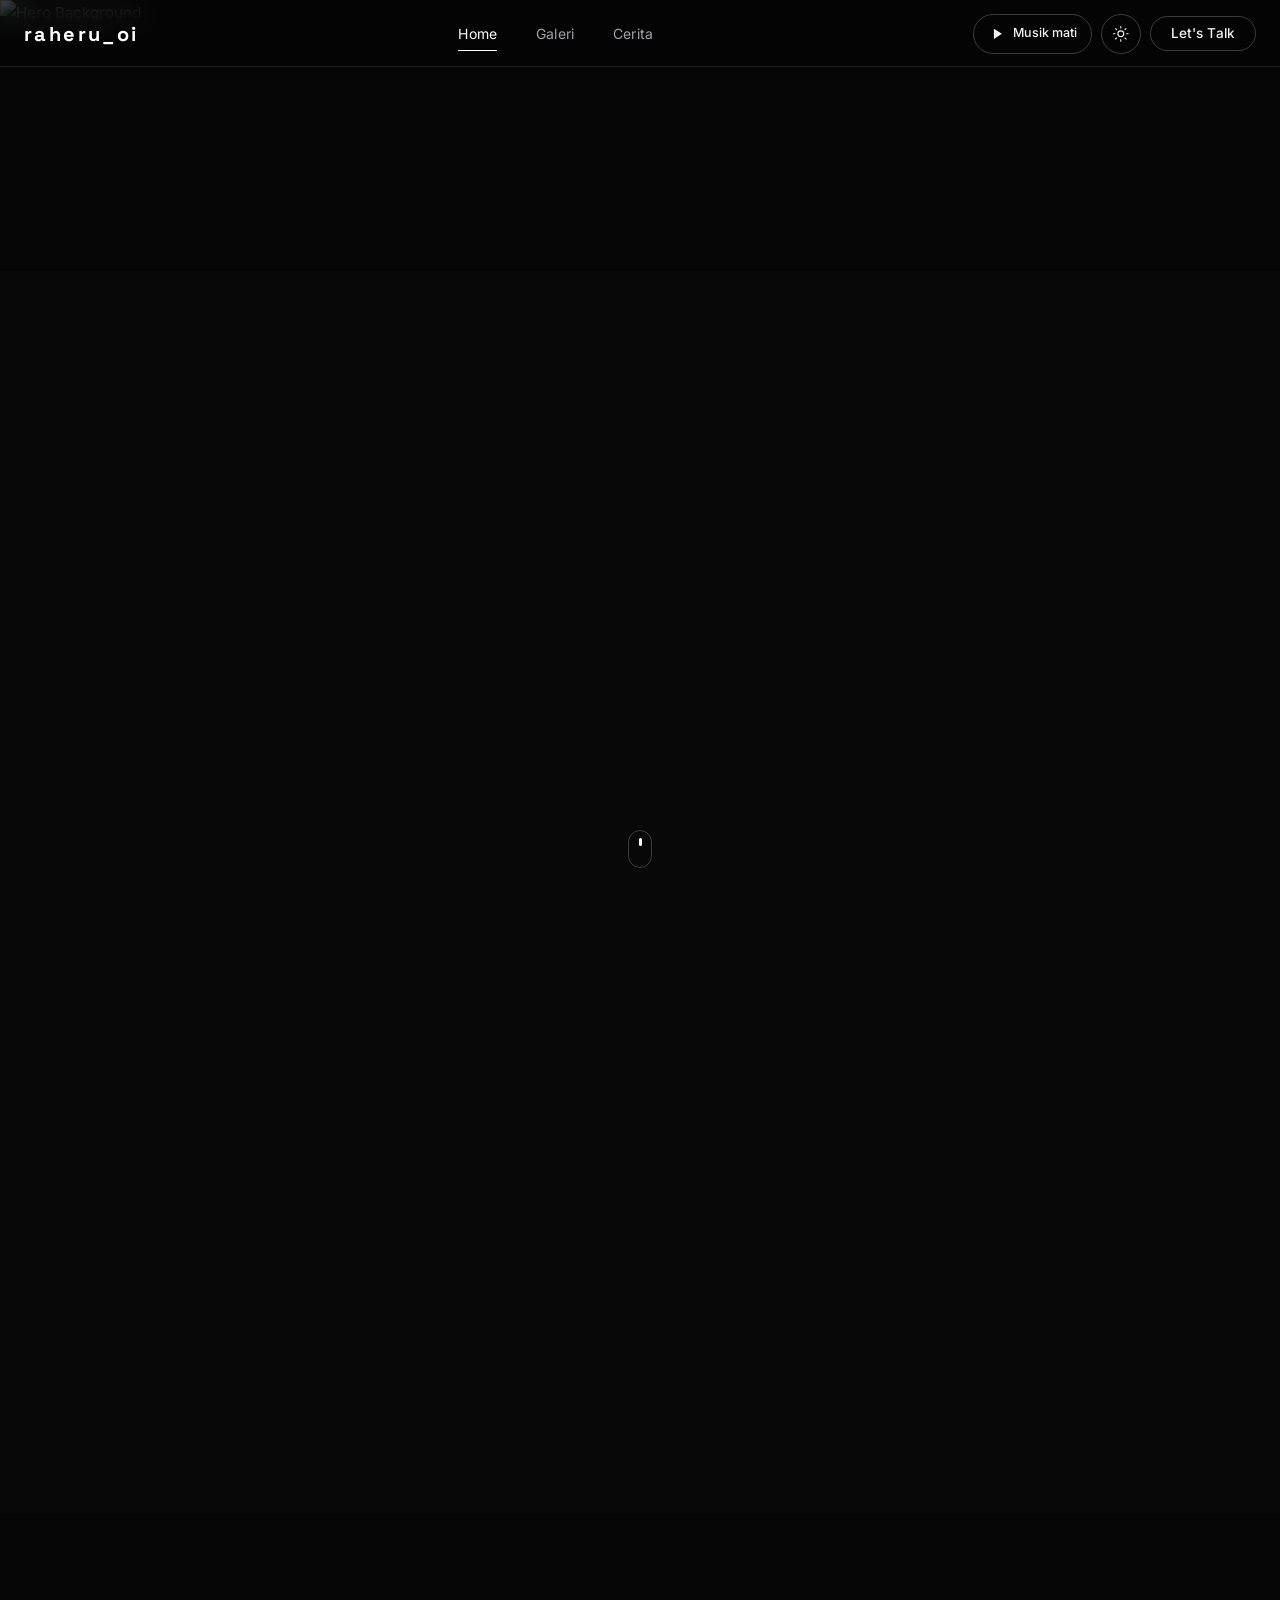
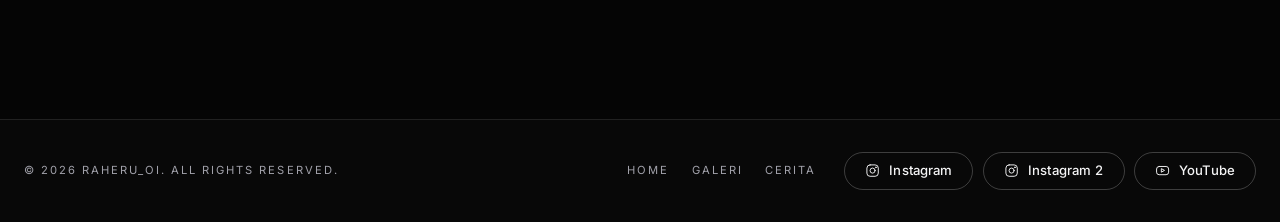
==== commit d974c11f: "update website" ====
--- a/index.html
+++ b/index.html
@@ -3,506 +3,238 @@
 <head>
     <meta charset="UTF-8">
     <meta name="viewport" content="width=device-width, initial-scale=1.0">
-    <meta name="description" content=" desain dan fotografi - Raheru_oi">
+    <meta name="description" content="Desain dan fotografi - raheru_oi">
     <title>raheru_oi</title>
 
-    <!-- Font Poppins -->
+    <!-- Font: Space Grotesk (judul) & Inter (isi) -->
     <link rel="preconnect" href="https://fonts.googleapis.com">
     <link rel="preconnect" href="https://fonts.gstatic.com" crossorigin>
-    <link href="https://fonts.googleapis.com/css2?family=Poppins:wght@300;400;500;600&display=swap" rel="stylesheet">
-
-    <!-- Bootstrap 5.3 (CSS) -->
-    <link rel="stylesheet" href="https://cdn.jsdelivr.net/npm/bootstrap@5.3.3/dist/css/bootstrap.min.css"
-          integrity="sha384-QWTKZyjpPEjISv5WaRU9OFeRpok6YctnYmDr5pNlyT2bRjXh0JMhjY6hW+ALEwIH" crossorigin="anonymous">
-
-    <!-- CSS kustom (dimuat setelah Bootstrap agar bisa menimpa variabelnya) -->
+    <link href="https://fonts.googleapis.com/css2?family=Inter:wght@300;400;500&family=Space+Grotesk:wght@400;500;600;700&display=swap" rel="stylesheet">
+    <script>try{if(localStorage.getItem('tema')==='light')document.documentElement.classList.remove('dark');document.documentElement.classList.add('js')}catch(e){}</script>
+    <!-- Tailwind CSS (tata letak) -->
+    <script src="https://cdn.tailwindcss.com"></script>
+    <script>
+        tailwind.config = {
+            darkMode: 'class',
+            theme: { extend: { fontFamily: { sans: ['Inter', 'sans-serif'], display: ['Space Grotesk', 'sans-serif'] } } }
+        }
+    </script>
     <link rel="stylesheet" href="lou.css">
-<script>try{if(localStorage.getItem('tema')==='light')document.documentElement.classList.remove('dark')}catch(e){}</script>
 </head>
-<body class="d-flex flex-column min-vh-100">
-
-    
-
-    <svg width="0" height="0" style="position:absolute" aria-hidden="true"><defs>
-        <symbol id="i-ig" viewBox="0 0 24 24"><rect x="3" y="3" width="18" height="18" rx="5"/><circle cx="12" cy="12" r="4"/><circle cx="17.5" cy="6.5" r=".6"/></symbol>
-        <symbol id="i-wa" viewBox="0 0 24 24"><path d="M3 21l1.6-4.7A8.5 8.5 0 1 1 8 19.5L3 21z"/><path d="M9 8.5c0 3 2.5 5.5 5.5 5.5l1-1.5-2-1-1 .8a4 4 0 0 1-1.8-1.8l.8-1-1-2-1.5 1z"/></symbol>
-        <symbol id="i-yt" viewBox="0 0 24 24"><rect x="2.5" y="5.5" width="19" height="13" rx="4"/><path d="M10 9.5v5l4.5-2.5z"/></symbol>
-        <symbol id="i-sw" viewBox="0 0 24 24"><path d="M12 20s-7-4.4-7-10a4 4 0 0 1 7-2.5A4 4 0 0 1 19 10c0 5.6-7 10-7 10z"/></symbol>
-        <symbol id="i-play" viewBox="0 0 24 24"><path d="M8 5v14l11-7z"/></symbol>
-        <symbol id="i-pause" viewBox="0 0 24 24"><path d="M9 5v14M15 5v14"/></symbol>
-        <symbol id="i-sun" viewBox="0 0 24 24"><path d="M12 3v1m0 16v1m9-9h-1M4 12H3m15.364 6.364l-.707-.707M6.343 6.343l-.707-.707m12.728 0l-.707.707M6.343 17.657l-.707.707M16 12a4 4 0 11-8 0 4 4 0 018 0z"/></symbol>
-        <symbol id="i-moon" viewBox="0 0 24 24"><path d="M20.354 15.354A9 9 0 018.646 3.646 9.003 9.003 0 0012 21a9.003 9.003 0 008.354-5.646z"/></symbol>
-        <symbol id="i-menu" viewBox="0 0 24 24"><path d="M4 7h16M4 12h16M4 17h16"/></symbol>
-    </defs></svg>
-
-    <!-- Menu pojok kanan atas -->
-    <details class="site-menu">
-        <summary aria-label="Menu"><svg class="i"><use href="#i-menu"/></svg></summary>
-        <div class="site-menu-panel">
-            <button type="button" onclick="toggleTheme()" class="menu-item theme-item" title="Ganti Tema">
-                <svg class="i icon-sun"><use href="#i-sun"/></svg>
-                <svg class="i icon-moon"><use href="#i-moon"/></svg>
-                <span class="label-to-light">Mode cerah</span>
-                <span class="label-to-dark">Mode gelap</span>
-            </button>
-            <button type="button" id="music-btn" class="menu-item music-item" aria-pressed="false" aria-label="Putar musik" title="Putar musik">
-                <svg class="i icon-play"><use href="#i-play"/></svg>
-                <svg class="i icon-pause"><use href="#i-pause"/></svg>
-                <span class="music-label">Musik mati</span>
-                <span class="music-bars" aria-hidden="true"><i></i><i></i><i></i></span>
-            </button>
-        </div>
-    </details>
+<body>
+<svg width="0" height="0" style="position:absolute" aria-hidden="true">
+  <symbol id="i-ig" viewBox="0 0 24 24"><rect x="3" y="3" width="18" height="18" rx="5"/><circle cx="12" cy="12" r="4"/><circle cx="17.2" cy="6.8" r="0.6"/></symbol>
+  <symbol id="i-yt" viewBox="0 0 24 24"><rect x="2.5" y="5.5" width="19" height="13" rx="4"/><path d="M10 9.5v5l4.5-2.5z"/></symbol>
+  <symbol id="i-sun" viewBox="0 0 24 24"><circle cx="12" cy="12" r="4"/><path d="M12 2v2M12 20v2M4.9 4.9l1.4 1.4M17.7 17.7l1.4 1.4M2 12h2M20 12h2M4.9 19.1l1.4-1.4M17.7 6.3l1.4-1.4"/></symbol>
+  <symbol id="i-moon" viewBox="0 0 24 24"><path d="M20.5 14.5A8.5 8.5 0 0 1 9.5 3.5a8.5 8.5 0 1 0 11 11z"/></symbol>
+  <symbol id="i-play" viewBox="0 0 24 24"><path d="M8 5v14l11-7z"/></symbol>
+  <symbol id="i-pause" viewBox="0 0 24 24"><path d="M8 5v14M16 5v14" style="stroke-width:2.4"/></symbol>
+  <symbol id="i-arrow" viewBox="0 0 24 24"><path d="M5 12h14M13 6l6 6-6 6"/></symbol>
+  <symbol id="i-back" viewBox="0 0 24 24"><path d="M19 12H5M11 6l-6 6 6 6"/></symbol>
+  <symbol id="i-down" viewBox="0 0 24 24"><path d="M6 9l6 6 6-6"/></symbol>
+  <symbol id="i-x" viewBox="0 0 24 24"><path d="M6 6l12 12M18 6L6 18"/></symbol>
+</svg>
 
     <!-- ================= LOADING SCREEN ================= -->
-    <div id="loading-screen" role="status">
-        <div class="spinner-border" aria-hidden="true"></div>
+    <div id="loading-screen" aria-live="polite">
+        <span class="loading-brand">raheru_oi</span>
+        <div class="loading-bar" aria-hidden="true"></div>
         <span class="loading-text">MEMUAT...</span>
     </div>
-    <!-- ================= END LOADING SCREEN ================= -->
-
-    <main class="container-xxl flex-grow-1 px-3 px-md-4">
-
-        <!-- SECTION ABOUT -->
-        <header class="about fade-in-up">
-            <div class="profile-container" onclick="toggleProfile()" title="Klik untuk ganti foto">
-                <!-- Ganti Src dengan nama file foto kamu -->
-                <img id="profileImg" src="profil/1.jpeg" alt="Foto Rahel">
-            </div>
-
-            <div class="profile-info">
-                <h1 class="name-text-effect">RAHUL WAK</h1>
-                <p class="bio">
-                    Welcome to my random little website.
-
-Nggak tahu mau bikin apa, akhirnya bikin ini.
-
-Isinya mungkin nggak penting, kadang random, kadang nggak jelas. Tapi setidaknya ada sesuatu yang bisa dibuka ketika sedang gabut.
-
-Enjoy your stay! ♡
+
+    <!-- ================= NAVIGASI ================= -->
+    <header class="topbar" id="navbar">
+        <div class="topbar-inner">
+            <a href="index.html" class="brand">raheru_oi</a>
+            <nav class="topnav" aria-label="Menu utama">
+                <a href="index.html" aria-current="page">Home</a>
+                <a href="lou.html">Galeri</a>
+                <a href="cerita/cerita.html">Cerita</a>
+            </nav>
+            <div class="topbar-actions">
+                <button type="button" id="music-btn" class="icon-btn music-btn" aria-pressed="false" aria-label="Putar musik" title="Putar musik">
+                    <span class="music-icons" aria-hidden="true"><svg class="i icon-play"><use href="#i-play"/></svg><svg class="i icon-pause"><use href="#i-pause"/></svg></span>
+                    <span class="music-label">Musik mati</span>
+                    <span class="music-bars" aria-hidden="true"><i></i><i></i><i></i><i></i></span>
+                </button>
+                <button type="button" class="icon-btn theme-btn" onclick="toggleTheme()" aria-label="Ganti tema" title="Ganti tema">
+                    <svg class="i ico icon-sun"><use href="#i-sun"/></svg>
+                    <svg class="i ico icon-moon"><use href="#i-moon"/></svg>
+                </button>
+                <a href="index.html" class="btn-pill talk">Let's Talk</a>
+                <button type="button" id="menu-btn" class="icon-btn menu-btn" aria-expanded="false" aria-label="Buka menu"><span></span><span></span><span></span></button>
+            </div>
+        </div>
+    </header>
+
+    <!-- Menu layar penuh (HP) -->
+    <div class="mobile-menu" id="mobile-menu">
+        <a href="index.html" style="--n:0">Home</a>
+        <a href="lou.html" style="--n:1">Galeri</a>
+        <a href="cerita/cerita.html" style="--n:2">Cerita</a>
+        <a href="index.html" class="btn-pill btn-lg">Let's Talk</a>
+    </div>
+
+    <main>
+        <!-- HERO -->
+        <section id="hero" class="relative w-full h-screen flex items-center justify-center overflow-hidden">
+            <div class="absolute inset-0 w-full h-full">
+                <img src="https://images.unsplash.com/photo-1618005182384-a83a8bd57fbe?q=80&w=2564&auto=format&fit=crop"
+                     alt="Hero Background" class="w-full h-full object-cover opacity-50 scale-110" id="hero-img">
+                <div class="hero-fade absolute inset-0"></div>
+            </div>
+
+            <div class="relative z-10 text-center px-6 mt-16">
+                <p class="c-muted font-sans text-sm md:text-base tracking-[0.3em] uppercase mb-4 fade-in" id="hero-sub">
+                    Photography & Visual Design
                 </p>
+                <h1 class="beat-title c-emph font-display font-bold text-[15vw] md:text-[10vw] leading-none tracking-tighter mb-10 fade-in" id="hero-title">
+                    raheru_oi
+                </h1>
+                <div class="flex flex-col sm:flex-row items-center justify-center gap-4 fade-in" id="hero-cta">
+                    <a href="lou.html" class="btn-pill btn-lg is-solid">Lihat Galeri<svg class="i i-arrow"><use href="#i-arrow"/></svg></a>
+                    <a href="cerita/cerita.html" class="btn-pill btn-lg">Baca Cerita</a>
+                </div>
+            </div>
+            <div class="scroll-cue" aria-hidden="true"></div>
+        </section>
+
+        <!-- INTRO -->
+        <section class="py-32 md:py-48 px-6">
+            <div class="max-w-4xl mx-auto text-center reveal">
+                <h2 class="c-emph font-display text-3xl md:text-5xl lg:text-6xl font-medium leading-[1.2]">
+                    I capture what <span class="c-muted italic">words</span> can't explain. Merging visual storytelling with digital aesthetics.
+                </h2>
+            </div>
+        </section>
+
+        <!-- ABOUT -->
+        <section id="about" class="bg-panel bd-line py-32 px-6 border-t">
+            <div class="max-w-4xl mx-auto flex flex-col md:flex-row items-center gap-12 md:gap-20">
+                <div class="profile-photo w-full md:w-1/3 aspect-[3/4] reveal shrink-0" onclick="toggleProfile()" title="Klik untuk ganti foto">
+                    <img id="profileImg" src="profil/1.jpeg" alt="Foto raheru_oi">
+                </div>
+
+                <div class="w-full md:w-2/3 reveal text-center md:text-left">
+                    <h2 class="c-emph font-display font-bold text-4xl md:text-5xl mb-6">ABOUT ME</h2>
+                    <div class="c-muted font-sans text-lg md:text-xl leading-relaxed mb-8 space-y-4">
+                        <p>Welcome to my random little website.</p>
+                        <p>Nggak tahu mau bikin apa, akhirnya bikin ini.</p>
+                        <p>Isinya mungkin nggak penting, kadang random, kadang nggak jelas. Tapi setidaknya ada sesuatu yang bisa dibuka ketika sedang gabut.</p>
+                        <p>Enjoy your stay! ♡</p>
+                    </div>
+                    <div class="bd-line grid grid-cols-2 gap-6 border-t pt-8 text-left">
+                        <div>
+                            <p class="c-muted font-sans text-xs uppercase tracking-widest mb-1">Based In</p>
+                            <p class="c-emph font-display text-lg">Indonesia</p>
+                        </div>
+                        <div>
+                            <p class="c-muted font-sans text-xs uppercase tracking-widest mb-1">Focus</p>
+                            <p class="c-emph font-display text-lg">Photo & Design</p>
+                        </div>
+                    </div>
+                </div>
+            </div>
+        </section>
+
+        <!-- CONTACT -->
+        <section id="contact" class="py-32 md:py-48 px-6 text-center">
+            <div class="max-w-4xl mx-auto reveal">
+                <h2 class="font-display font-bold text-[12vw] md:text-[8vw] leading-none uppercase text-outline mb-12">
+                    Let's Create<br>Together
+                </h2>
+                <div class="flex flex-col sm:flex-row items-center justify-center gap-4">
+                    <a href="https://www.instagram.com/raheru_oi/" target="_blank" rel="noopener noreferrer" class="btn-pill btn-lg is-solid w-full sm:w-auto"><svg class="i"><use href="#i-ig"/></svg>Instagram</a>
+                    <a href="https://www.instagram.com/ini_raheru_oi?lqvp=N28xNjkzcTMxZHk2" target="_blank" rel="noopener noreferrer" class="btn-pill btn-lg w-full sm:w-auto"><svg class="i"><use href="#i-ig"/></svg>Instagram 2</a>
+                    <a href="https://www.youtube.com/@RAYAKA7" target="_blank" rel="noopener noreferrer" class="btn-pill btn-lg w-full sm:w-auto"><svg class="i"><use href="#i-yt"/></svg>YouTube</a>
+                </div>
+                <div class="flex flex-col sm:flex-row items-center justify-center gap-4 mt-6">
+                    <a href="lou.html" class="btn-pill w-full sm:w-auto">Galeri<svg class="i i-arrow"><use href="#i-arrow"/></svg></a>
+                    <a href="cerita/cerita.html" class="btn-pill w-full sm:w-auto">Cerita<svg class="i i-arrow"><use href="#i-arrow"/></svg></a>
+                </div>
+            </div>
+        </section>
+    </main>
+
+    <!-- ================= FOOTER ================= -->
+    <footer class="site-footer">
+        <div class="footer-inner">
+            <p>© 2026 raheru_oi. All Rights Reserved.</p>
+            <div class="footer-side">
+                <ul class="footer-links">
+                    <li><a href="index.html">Home</a></li>
+                    <li><a href="lou.html">Galeri</a></li>
+                    <li><a href="cerita/cerita.html">Cerita</a></li>
+                </ul>
                 <ul class="socials">
                     <li><a href="https://www.instagram.com/raheru_oi/" target="_blank" rel="noopener noreferrer"><svg class="i"><use href="#i-ig"/></svg>Instagram</a></li>
-                    <li><a href="https://www.instagram.com/ini_raheru_oi?lqvp=N28xNjkzcTMxZHk2" target="_blank" rel="noopener noreferrer"><svg class="i"><use href="#i-ig"/></svg>instagram2</a></li>
+                    <li><a href="https://www.instagram.com/ini_raheru_oi?lqvp=N28xNjkzcTMxZHk2" target="_blank" rel="noopener noreferrer"><svg class="i"><use href="#i-ig"/></svg>Instagram 2</a></li>
                     <li><a href="https://www.youtube.com/@RAYAKA7" target="_blank" rel="noopener noreferrer"><svg class="i"><use href="#i-yt"/></svg>YouTube</a></li>
                 </ul>
             </div>
-        </header>
-
-        <!-- NAVIGASI PILIHAN -->
-        <nav class="gallery-nav fade-in-up delay-100 d-flex mb-4 mb-md-5" aria-label="Kategori galeri">
-            <button type="button" id="btn-photo" onclick="switchTab('photo')" class="btn btn-tab">Foto</button>
-            <button type="button" id="btn-design" onclick="switchTab('design')" class="btn btn-tab active-tab">Desain</button>
-        </nav>
-
-        <section class="pb-5">
-
-            <!-- GALERI DESAIN -->
-            <div id="gallery-design" class="gallery-container gallery-visible row g-3 g-lg-4">
-                <!-- Desain 1 -->
-                <div class="card">
-                    <img src="desain/1.png" alt="Desain 1" class="card-img img-fluid" decoding="async">
-                    <div class="card-overlay position-absolute bottom-0 start-0 end-0 p-3">
-                        <h3 class="mb-0"></h3>
-                    </div>
-                </div>
-
-                <!-- Desain 2 -->
-                <div class="card">
-                    <img src="desain/2.png" alt="Desain 2" class="card-img img-fluid" decoding="async">
-                    <div class="card-overlay position-absolute bottom-0 start-0 end-0 p-3">
-                        <h3 class="mb-0"></h3>
-                    </div>
-                </div>
-
-                <!-- Desain 3 -->
-                <div class="card">
-                    <img src="desain/3.png" alt="Desain 3" class="card-img img-fluid" decoding="async">
-                    <div class="card-overlay position-absolute bottom-0 start-0 end-0 p-3">
-                        <h3 class="mb-0"></h3>
-                    </div>
-                </div>
-
-                <!-- Desain 4 -->
-                <div class="card">
-                    <img src="desain/4.png" alt="Desain 4" class="card-img img-fluid" decoding="async">
-                    <div class="card-overlay position-absolute bottom-0 start-0 end-0 p-3">
-                        <h3 class="mb-0"></h3>
-                    </div>
-                </div>
-
-                <!-- Desain 5 -->
-                <div class="card">
-                    <img src="desain/5.png" alt="Desain 5" class="card-img img-fluid" decoding="async">
-                    <div class="card-overlay position-absolute bottom-0 start-0 end-0 p-3">
-                        <h3 class="mb-0"></h3>
-                    </div>
-                </div>
-
-                <!-- Desain 6 -->
-                <div class="card">
-                    <img src="desain/6.png" alt="Desain 6" class="card-img img-fluid" decoding="async">
-                    <div class="card-overlay position-absolute bottom-0 start-0 end-0 p-3">
-                        <h3 class="mb-0"></h3>
-                    </div>
-                </div>
-
-                <!-- Desain 7 -->
-                <div class="card">
-                    <img src="desain/7.png" alt="Desain 7" class="card-img img-fluid" decoding="async">
-                    <div class="card-overlay position-absolute bottom-0 start-0 end-0 p-3">
-                        <h3 class="mb-0"></h3>
-                    </div>
-                </div>
-
-                <!-- Desain 8 -->
-                <div class="card">
-                    <img src="desain/8.png" alt="Desain 8" class="card-img img-fluid" decoding="async">
-                    <div class="card-overlay position-absolute bottom-0 start-0 end-0 p-3">
-                        <h3 class="mb-0"></h3>
-                    </div>
-                </div>
-
-                <!-- Desain 9 -->
-                <div class="card">
-                    <img src="desain/9.png" alt="Desain 9" class="card-img img-fluid" decoding="async">
-                    <div class="card-overlay position-absolute bottom-0 start-0 end-0 p-3">
-                        <h3 class="mb-0"></h3>
-                    </div>
-                </div>
-
-                 <!-- Desain 10 -->
-                <div class="card">
-                    <img src="desain/10.png" alt="Desain 10" class="card-img img-fluid" decoding="async">
-                    <div class="card-overlay position-absolute bottom-0 start-0 end-0 p-3">
-                        <h3 class="mb-0"></h3>
-                    </div>
-                </div>
-
-                 <!-- Desain 11 -->
-                <div class="card">
-                    <img src="desain/11.png" alt="Desain 11" class="card-img img-fluid" decoding="async">
-                    <div class="card-overlay position-absolute bottom-0 start-0 end-0 p-3">
-                        <h3 class="mb-0"></h3>
-                    </div>
-                </div>
-
-                 <!-- Desain 12 -->
-                <div class="card">
-                    <img src="desain/12.jpg" alt="Desain 12" class="card-img img-fluid" decoding="async">
-                    <div class="card-overlay position-absolute bottom-0 start-0 end-0 p-3">
-                        <h3 class="mb-0"></h3>
-                    </div>
-                </div>
-
-            </div>
-
-            <!-- GALERI FOTO -->
-            <div id="gallery-photo" class="gallery-container gallery-hidden row g-3 g-lg-4">
-                <!-- Foto 1 -->
-                <div class="card">
-                    <img src="foto/1.jpeg" alt="Foto 1" class="card-img img-fluid" decoding="async">
-                    <div class="card-overlay position-absolute bottom-0 start-0 end-0 p-3">
-                        <h3 class="mb-0"></h3>
-                    </div>
-                </div>
-
-                <!-- Foto 2 -->
-                <div class="card">
-                    <img src="foto/2.jpeg" alt="Foto 2" class="card-img img-fluid" decoding="async">
-                    <div class="card-overlay position-absolute bottom-0 start-0 end-0 p-3">
-                        <h3 class="mb-0"></h3>
-                    </div>
-                </div>
-
-                <!-- Foto 3 -->
-                <div class="card">
-                    <img src="foto/3.jpeg" alt="Foto 3" class="card-img img-fluid" decoding="async">
-                    <div class="card-overlay position-absolute bottom-0 start-0 end-0 p-3">
-                        <h3 class="mb-0"></h3>
-                    </div>
-                </div>
-
-                <!-- Foto 4 -->
-                <div class="card">
-                    <img src="foto/4.jpeg" alt="Foto 4" class="card-img img-fluid" decoding="async">
-                    <div class="card-overlay position-absolute bottom-0 start-0 end-0 p-3">
-                        <h3 class="mb-0"></h3>
-                    </div>
-                </div>
-
-                <!-- Foto 5 -->
-                <div class="card">
-                    <img src="foto/5.JPG" alt="Foto 5" class="card-img img-fluid" decoding="async">
-                    <div class="card-overlay position-absolute bottom-0 start-0 end-0 p-3">
-                        <h3 class="mb-0"></h3>
-                    </div>
-                </div>
-
-                <!-- Foto 6 -->
-                <div class="card">
-                    <img src="foto/6.JPG" alt="Foto 6" class="card-img img-fluid" decoding="async">
-                    <div class="card-overlay position-absolute bottom-0 start-0 end-0 p-3">
-                        <h3 class="mb-0"></h3>
-                    </div>
-                </div>
-
-                <!-- Foto 7 -->
-                <div class="card">
-                    <img src="foto/7.jpeg" alt="Foto 7" class="card-img img-fluid" decoding="async">
-                    <div class="card-overlay position-absolute bottom-0 start-0 end-0 p-3">
-                        <h3 class="mb-0"></h3>
-                    </div>
-                </div>
-
-                <!-- Foto 8 -->
-                <div class="card">
-                    <img src="foto/8.jpeg" alt="Foto 8" class="card-img img-fluid" decoding="async">
-                    <div class="card-overlay position-absolute bottom-0 start-0 end-0 p-3">
-                        <h3 class="mb-0"></h3>
-                    </div>
-                </div>
-
-                <!-- Foto 9 -->
-                <div class="card">
-                    <img src="foto/9.JPG" alt="Foto 9" class="card-img img-fluid" decoding="async">
-                    <div class="card-overlay position-absolute bottom-0 start-0 end-0 p-3">
-                        <h3 class="mb-0"></h3>
-                    </div>
-                </div>
-
-                <!-- Foto 10 -->
-                <div class="card">
-                    <img src="foto/10.jpeg" alt="Foto 10" class="card-img img-fluid" decoding="async">
-                    <div class="card-overlay position-absolute bottom-0 start-0 end-0 p-3">
-                        <h3 class="mb-0"></h3>
-                    </div>
-                </div>
-
-                <!-- Foto 11 -->
-                <div class="card">
-                    <img src="foto/11.jpeg" alt="Foto 11" class="card-img img-fluid" decoding="async">
-                    <div class="card-overlay position-absolute bottom-0 start-0 end-0 p-3">
-                        <h3 class="mb-0"></h3>
-                    </div>
-                </div>
-
-                <!-- Foto 12 -->
-                <div class="card">
-                    <img src="foto/12.JPG" alt="Foto 12" class="card-img img-fluid" decoding="async">
-                    <div class="card-overlay position-absolute bottom-0 start-0 end-0 p-3">
-                        <h3 class="mb-0"></h3>
-                    </div>
-                </div>
-
-                <!-- Foto 13 -->
-                <div class="card">
-                    <img src="foto/13.jpeg" alt="Foto 13" class="card-img img-fluid" decoding="async">
-                    <div class="card-overlay position-absolute bottom-0 start-0 end-0 p-3">
-                        <h3 class="mb-0"></h3>
-                    </div>
-                </div>
-
-                <!-- Foto 14 -->
-                <div class="card">
-                    <img src="foto/14.jpeg" alt="Foto 14" class="card-img img-fluid" decoding="async">
-                    <div class="card-overlay position-absolute bottom-0 start-0 end-0 p-3">
-                        <h3 class="mb-0"></h3>
-                    </div>
-                </div>
-
-                <!-- Foto 15 -->
-                <div class="card">
-                    <img src="foto/15.jpeg" alt="Foto 15" class="card-img img-fluid" decoding="async">
-                    <div class="card-overlay position-absolute bottom-0 start-0 end-0 p-3">
-                        <h3 class="mb-0"></h3>
-                    </div>
-                </div>
-
-                <!-- Foto 16 -->
-                <div class="card">
-                    <img src="foto/16.jpeg" alt="Foto 16" class="card-img img-fluid" decoding="async">
-                    <div class="card-overlay position-absolute bottom-0 start-0 end-0 p-3">
-                        <h3 class="mb-0"></h3>
-                    </div>
-                </div>
-
-                <!-- Foto 17 -->
-                <div class="card">
-                    <img src="foto/17.jpeg" alt="Foto 17" class="card-img img-fluid" decoding="async">
-                    <div class="card-overlay position-absolute bottom-0 start-0 end-0 p-3">
-                        <h3 class="mb-0"></h3>
-                    </div>
-                </div>
-
-                <!-- Foto 18 -->
-                <div class="card">
-                    <img src="foto/18.jpeg" alt="Foto 18" class="card-img img-fluid" decoding="async">
-                    <div class="card-overlay position-absolute bottom-0 start-0 end-0 p-3">
-                        <h3 class="mb-0"></h3>
-                    </div>
-                </div>
-
-                <!-- Foto 19 -->
-                <div class="card">
-                    <img src="foto/19.jpeg" alt="Foto 19" class="card-img img-fluid" decoding="async">
-                    <div class="card-overlay position-absolute bottom-0 start-0 end-0 p-3">
-                        <h3 class="mb-0"></h3>
-                    </div>
-                </div>
-
-                <!-- Foto 20 -->
-                <div class="card">
-                    <img src="foto/20.jpeg" alt="Foto 20" class="card-img img-fluid" decoding="async">
-                    <div class="card-overlay position-absolute bottom-0 start-0 end-0 p-3">
-                        <h3 class="mb-0"></h3>
-                    </div>
-                </div>
-
-                <!-- Foto 21 -->
-                <div class="card">
-                    <img src="foto/21.jpeg" alt="Foto 21" class="card-img img-fluid" decoding="async">
-                    <div class="card-overlay position-absolute bottom-0 start-0 end-0 p-3">
-                        <h3 class="mb-0"></h3>
-                    </div>
-                </div>
-
-                <!-- Foto 22 -->
-                <div class="card">
-                    <img src="foto/22.jpeg" alt="Foto 22" class="card-img img-fluid" decoding="async">
-                    <div class="card-overlay position-absolute bottom-0 start-0 end-0 p-3">
-                        <h3 class="mb-0"></h3>
-                    </div>
-                </div>
-
-                <!-- Foto 23 -->
-                <div class="card">
-                    <img src="foto/23.png" alt="Foto 23" class="card-img img-fluid" decoding="async">
-                    <div class="card-overlay position-absolute bottom-0 start-0 end-0 p-3">
-                        <h3 class="mb-0"></h3>
-                    </div>
-                </div>
-
-                <!-- Foto 24 -->
-                <div class="card">
-                    <img src="foto/24.png" alt="Foto 24" class="card-img img-fluid" decoding="async">
-                    <div class="card-overlay position-absolute bottom-0 start-0 end-0 p-3">
-                        <h3 class="mb-0"></h3>
-                    </div>
-                </div>
-
-                <!-- Foto 25 -->
-                <div class="card">
-                    <img src="foto/25.png" alt="Foto 25" class="card-img img-fluid" decoding="async">
-                    <div class="card-overlay position-absolute bottom-0 start-0 end-0 p-3">
-                        <h3 class="mb-0"></h3>
-                    </div>
-                </div>
-
-                <!-- Foto 26 -->
-                <div class="card">
-                    <img src="foto/26.png" alt="Foto 26" class="card-img img-fluid" decoding="async">
-                    <div class="card-overlay position-absolute bottom-0 start-0 end-0 p-3">
-                        <h3 class="mb-0"></h3>
-                    </div>
-                </div>
-
-                <!-- Foto 27 -->
-                <div class="card">
-                    <img src="foto/27.png" alt="Foto 27" class="card-img img-fluid" decoding="async">
-                    <div class="card-overlay position-absolute bottom-0 start-0 end-0 p-3">
-                        <h3 class="mb-0"></h3>
-                    </div>
-                </div>
-
-                
-                <!-- Foto 28 -->
-                <div class="card">
-                    <img src="foto/28.png" alt="Foto 28" class="card-img img-fluid" decoding="async">
-                    <div class="card-overlay position-absolute bottom-0 start-0 end-0 p-3">
-                        <h3 class="mb-0"></h3>
-                    </div>
-                </div>
-                
-                
-                <!-- Foto 29 -->
-                <div class="card">
-                    <img src="foto/29.jpeg" alt="Foto 29" class="card-img img-fluid" decoding="async">
-                    <div class="card-overlay position-absolute bottom-0 start-0 end-0 p-3">
-                        <h3 class="mb-0"></h3>
-                    </div>
-                </div>
-                
-                
-                <!-- Foto 30 -->
-                <div class="card">
-                    <img src="foto/30.jpeg" alt="Foto 30" class="card-img img-fluid" decoding="async">
-                    <div class="card-overlay position-absolute bottom-0 start-0 end-0 p-3">
-                        <h3 class="mb-0"></h3>
-                    </div>
-                </div>
-                
-                <!-- Foto 31 -->
-                <div class="card">
-                    <img src="foto/31.jpeg" alt="Foto 31" class="card-img img-fluid" decoding="async">
-                    <div class="card-overlay position-absolute bottom-0 start-0 end-0 p-3">
-                        <h3 class="mb-0"></h3>
-                    </div>
-                </div>
-                
-                
-                <!-- Foto 32 -->
-                <div class="card">
-                    <img src="foto/32.jpeg" alt="Foto 32" class="card-img img-fluid" decoding="async">
-                    <div class="card-overlay position-absolute bottom-0 start-0 end-0 p-3">
-                        <h3 class="mb-0"></h3>
-                    </div>
-                </div>
-                
-                
-                <!-- Foto 33 -->
-                <div class="card">
-                    <img src="foto/33.jpeg" alt="Foto 33" class="card-img img-fluid" decoding="async">
-                    <div class="card-overlay position-absolute bottom-0 start-0 end-0 p-3">
-                        <h3 class="mb-0"></h3>
-                    </div>
-                </div>
-                
-            </div>
-
-        </section>
-    </main>
-
-    <footer class="site-footer border-top py-4 mt-auto">
-        <div class="container-xxl px-3 px-md-4 d-flex flex-column flex-md-row align-items-center justify-content-between gap-3">
-            <p class="mb-0 small text-body-secondary">&copy;Raheru_oi</p>
-            <ul class="socials">
-                <li><a href="https://www.instagram.com/raheru_oi/" target="_blank" rel="noopener noreferrer"><svg class="i"><use href="#i-ig"/></svg>Instagram</a></li>
-                <li><a href="https://www.youtube.com/@RAYAKA7" target="_blank" rel="noopener noreferrer"><svg class="i"><use href="#i-yt"/></svg>YouTube</a></li>
-                <li><a href="https://www.instagram.com/ini_raheru_oi?lqvp=N28xNjkzcTMxZHk2" target="_blank" rel="noopener noreferrer"><svg class="i"><use href="#i-ig"/></svg>instagram2</a></li>
-            </ul>
         </div>
     </footer>
 
-    <!-- ================= LIGHTBOX (FOTO FULL SCREEN) ================= -->
-    <div id="lightbox" class="lightbox" role="dialog" aria-modal="true" aria-label="Pratinjau gambar" aria-hidden="true">
-        <button id="lightbox-close" class="lightbox-close btn-close btn-close-white" type="button" aria-label="Tutup"></button>
-        <img id="lightbox-img" src="profil/2.jpeg" alt="">
-    </div>
-
-    
-    <!-- Letakkan file lagu di folder musik/ dengan nama musik.mp3 (atau ubah src di bawah) -->
+
+    <!-- Musik: letakkan lagu di musik/1.mp3 -->
     <audio id="bg-music" src="musik/1.mp3" loop preload="none"></audio>
 
-    <!-- KARAKTER JOGET: muncul saat musik menyala. Taruh video di folder musik/ (joget.webm dan/atau joget.mp4) -->
+    <!-- KARAKTER JOGET: muncul saat musik menyala (video/1.mp4) -->
     <div id="dancer" class="dancer" aria-hidden="true">
         <video muted loop playsinline preload="none">
-            <source src="video/1.mp4" type="video/webm">
             <source src="video/1.mp4" type="video/mp4">
         </video>
     </div>
 
-    <!-- MENGHUBUNGKAN KE FILE JAVASCRIPT -->
+    <!-- Pustaka animasi (GSAP & Lenis) -->
+    <script src="https://cdnjs.cloudflare.com/ajax/libs/gsap/3.12.2/gsap.min.js"></script>
+    <script src="https://cdnjs.cloudflare.com/ajax/libs/gsap/3.12.2/ScrollTrigger.min.js"></script>
+    <script src="https://cdn.jsdelivr.net/gh/studio-freight/lenis@1.0.27/bundled/lenis.min.js"></script>
+    <script>
+        gsap.registerPlugin(ScrollTrigger);
+
+        // Scroll halus (Lenis) — dipakai juga oleh menu & anchor di lou.js
+        const lenis = new Lenis({
+            duration: 1.2,
+            easing: (t) => Math.min(1, 1.001 - Math.pow(2, -10 * t)),
+            direction: 'vertical',
+            gestureDirection: 'vertical',
+            smooth: true,
+            smoothTouch: false,
+        });
+        window.louLenis = lenis;
+        lenis.on('scroll', ScrollTrigger.update);
+        gsap.ticker.add((time) => { lenis.raf(time * 1000); });
+        gsap.ticker.lagSmoothing(0);
+
+        // Animasi hero: mulai setelah loading screen selesai
+        let heroStarted = false;
+        function startHero() {
+            if (heroStarted) return;
+            heroStarted = true;
+            gsap.timeline()
+                .to('#hero-sub',   { opacity: 1, y: 0, duration: 1.1, ease: 'power3.out' }, 0.1)
+                .to('#hero-title', { opacity: 1, y: 0, duration: 1.6, ease: 'power3.out' }, 0.3)
+                .to('#hero-cta',   { opacity: 1, y: 0, duration: 1.2, ease: 'power3.out' }, 0.8);
+        }
+        gsap.set(['#hero-sub', '#hero-title', '#hero-cta'], { y: 24 });
+        window.addEventListener('lou:ready', startHero);
+        setTimeout(startHero, 5000);
+
+        // Parallax gambar hero
+        gsap.to('#hero-img', {
+            yPercent: 30, ease: 'none',
+            scrollTrigger: { trigger: '#hero', start: 'top top', end: 'bottom top', scrub: true }
+        });
+
+        // Muncul halus saat di-scroll
+        document.querySelectorAll('.reveal').forEach((el) => {
+            gsap.to(el, {
+                y: 0, opacity: 1, duration: 1.2, ease: 'power3.out',
+                scrollTrigger: { trigger: el, start: 'top 85%', toggleActions: 'play none none none' }
+            });
+        });
+    </script>
     <script src="lou.js"></script>
 </body>
 </html>
--- a/lou.css
+++ b/lou.css
@@ -1,939 +1,645 @@
+/* =====================================================================
+   lou.css — gaya bersama untuk hio.html, index.html, cerita/cerita.html
+   Siang  : palet hangat dari lou.css lama (krem + gradasi pastel)
+   Malam  : tampilan hio (hitam pekat, putih, abu)
+   ===================================================================== */
+
+@property --hue { syntax: '<number>'; inherits: true; initial-value: 0; }
+
 :root {
     --ease: cubic-bezier(0.22, 0.61, 0.36, 1);
-
-    --bs-body-font-family: "Poppins", system-ui, -apple-system, "Segoe UI", Roboto, "Helvetica Neue", Arial, sans-serif;
-    --bs-body-font-size: 0.95rem;
-    --bs-body-font-weight: 400;
-    --bs-body-line-height: 1.7;
-
-    /* Terang */
-    --bs-body-bg: #f6f4f0;
-    --bs-body-bg-rgb: 246, 244, 240;
-    --bs-body-color: #1c1b19;
-    --bs-body-color-rgb: 28, 27, 25;
-    --bs-emphasis-color: #000000;
-    --bs-emphasis-color-rgb: 0, 0, 0;
-    --bs-secondary-color: #6d6a63;
-    --bs-border-color: #ddd9d1;
-
-    --lou-surface: #ebe8e2;
-    --lou-glass: rgba(246, 244, 240, 0.85);
+    --ease-out: cubic-bezier(0.16, 1, 0.3, 1);
+    --font-display: "Space Grotesk", system-ui, -apple-system, "Segoe UI", sans-serif;
+    --font-body: "Inter", system-ui, -apple-system, "Segoe UI", Roboto, "Helvetica Neue", Arial, sans-serif;
+    --accent: #e5484d;
+
+    /* ----- SIANG ----- */
+    --bg: #e9e3d8;
+    --bg-rgb: 233, 227, 216;
+    --fg: #26231e;
+    --fg-rgb: 38, 35, 30;
+    --emph: #000000;
+    --muted: #5d5850;
+    --line: #cdc5b5;
+    --line-strong: rgba(38, 35, 30, 0.24);
+    --surface: #dbd3c4;
+    --panel: #f2ede3;
+    --glass: rgba(233, 227, 216, 0.78);
+    --shadow: 0 8px 22px rgba(70, 55, 30, 0.16);
+    --shadow-hover: 0 16px 34px rgba(70, 55, 30, 0.24);
 }
 
 html.dark {
-    /* Gelap */
-    --bs-body-bg: #0c0c0c;
-    --bs-body-bg-rgb: 12, 12, 12;
-    --bs-body-color: #e9e7e3;
-    --bs-body-color-rgb: 233, 231, 227;
-    --bs-emphasis-color: #ffffff;
-    --bs-emphasis-color-rgb: 255, 255, 255;
-    --bs-secondary-color: #8b8883;
-    --bs-border-color: #262626;
-
-    --lou-surface: #161616;
-    --lou-glass: rgba(12, 12, 12, 0.85);
-}
-
-html {
-    color-scheme: light;
-    scroll-behavior: smooth;
-}
-
-html.dark {
-    color-scheme: dark;
-}
-
-body {
-    transition: background-color 0.4s var(--ease), color 0.4s var(--ease);
+    /* ----- MALAM (hio) ----- */
+    --bg: #050505;
+    --bg-rgb: 5, 5, 5;
+    --fg: #f4f4f5;
+    --fg-rgb: 255, 255, 255;
+    --emph: #ffffff;
+    --muted: #a1a1aa;
+    --line: rgba(255, 255, 255, 0.1);
+    --line-strong: rgba(255, 255, 255, 0.22);
+    --surface: #111111;
+    --panel: #080808;
+    --glass: rgba(5, 5, 5, 0.72);
+    --shadow: 0 10px 30px rgba(0, 0, 0, 0.55);
+    --shadow-hover: 0 18px 40px rgba(0, 0, 0, 0.7);
+}
+
+/* ---------- DASAR ---------- */
+*, *::before, *::after { box-sizing: border-box; }
+html { color-scheme: light; scroll-behavior: smooth; -webkit-text-size-adjust: 100%; }
+html.dark { color-scheme: dark; }
+html.lenis { height: auto; }
+.lenis.lenis-smooth { scroll-behavior: auto !important; }
+.lenis.lenis-smooth [data-lenis-prevent] { overscroll-behavior: contain; }
+.lenis.lenis-stopped { overflow: hidden; }
+
+html body {
+    margin: 0;
+    font-family: var(--font-body);
+    font-size: 0.95rem;
+    font-weight: 400;
+    line-height: 1.7;
+    background-color: var(--bg);
+    color: var(--fg);
+    overflow-x: hidden;
+    -webkit-font-smoothing: antialiased;
     -webkit-tap-highlight-color: transparent;
-    
-    /* PENAMBAHAN EFEK GARIS-GARIS / GRID HALUS PADA BACKGROUND */
-    background-image: 
-        linear-gradient(to right, rgba(var(--bs-body-color-rgb), 0.04) 1px, transparent 1px),
-        linear-gradient(to bottom, rgba(var(--bs-body-color-rgb), 0.04) 1px, transparent 1px);
-    background-size: 36px 36px;
-}
-
-::selection {
-    background: rgba(var(--bs-emphasis-color-rgb), 0.2);
-}
-
-img::selection,
-.lightbox *::selection {
-    background: transparent;
-}
-
-:focus-visible {
-    outline: 2px solid var(--bs-secondary-color);
-    outline-offset: 3px;
-}
-
-/* ---------- ANIMASI MASUK ---------- */
-@keyframes fadeUp {
-    from { opacity: 0; transform: translateY(10px); }
-    to   { opacity: 1; transform: none; }
-}
-
-.fade-in-up {
-    opacity: 0;
-    animation: fadeUp 0.8s var(--ease) 0.1s forwards;
-}
-
-.fade-in-up.delay-100 { animation-delay: 0.25s; }
-.fade-in-up.delay-200 { animation-delay: 0.4s; }
-
-/* ---------- TOMBOL TEMA ---------- */
-.theme-toggle {
-    --bs-btn-color: var(--bs-body-color);
-    --bs-btn-bg: var(--lou-glass);
-    --bs-btn-border-color: var(--bs-border-color);
-    --bs-btn-hover-color: var(--bs-emphasis-color);
-    --bs-btn-hover-bg: var(--bs-body-bg);
-    --bs-btn-hover-border-color: var(--bs-secondary-color);
-    --bs-btn-active-color: var(--bs-emphasis-color);
-    --bs-btn-active-bg: var(--bs-body-bg);
-    --bs-btn-active-border-color: var(--bs-secondary-color);
-    --bs-btn-focus-box-shadow: none;
-
-    z-index: 1030;
-    width: 2.5rem;
-    height: 2.5rem;
-    padding: 0;
-    -webkit-backdrop-filter: blur(8px);
-    backdrop-filter: blur(8px);
-}
-
-.theme-toggle svg {
-    width: 1.15rem;
-    height: 1.15rem;
-}
-
-.theme-toggle .icon-moon,
-html:not(.dark) .theme-toggle .icon-sun {
-    display: none;
-}
-
-html:not(.dark) .theme-toggle .icon-moon {
-    display: block;
-}
-
-/* ---------- LOADING SCREEN ---------- */
-#loading-screen {
-    position: fixed;
-    inset: 0;
-    z-index: 9999;
-    display: flex;
-    flex-direction: column;
-    align-items: center;
-    justify-content: center;
-    gap: 1rem;
-    background: var(--bs-body-bg);
-    transition: opacity 0.7s var(--ease);
-}
-
-#loading-screen .spinner-border {
-    --bs-spinner-width: 1.6rem;
-    --bs-spinner-height: 1.6rem;
-    --bs-spinner-border-width: 1px;
-    color: var(--bs-secondary-color);
-}
-
-.loading-text {
-    font-size: 0.7rem;
-    font-weight: 400;
-    letter-spacing: 0.35em;
-    color: var(--bs-secondary-color);
-}
-
-/* ---------- ABOUT ---------- */
-.about {
-    max-width: 58rem;
-    margin-inline: auto;
-    padding-top: 4.5rem;
-}
-
-.profile-container {
-    width: 168px;
-    height: 168px;
-    flex: 0 0 auto;
-    border-radius: 50%;
-    overflow: hidden;
-    cursor: pointer;
-    border: 1px solid var(--bs-border-color);
-    background: var(--lou-surface);
-    transition: transform 0.4s var(--ease), border-color 0.3s var(--ease);
-}
-
-.profile-container:hover {
-    transform: scale(1.03);
-    border-color: var(--bs-secondary-color);
-}
-
-.profile-container img {
-    display: block;
-    width: 100%;
-    height: 100%;
-    object-fit: cover;
-    transition: opacity 0.35s var(--ease), transform 0.5s var(--ease);
-}
-
-.profile-container img.fade-out {
-    opacity: 0;
-    transform: scale(1.04);
-}
-
-.profile-container img.is-broken {
-    visibility: hidden;
-}
-
-.name-text-effect {
-    color: var(--bs-emphasis-color);
-    font-weight: 300;
-    letter-spacing: -0.03em;
-    line-height: 1.1;
-}
-
-.about-note {
-    max-width: 40rem;
-}
-
-.about-note-label {
-    display: block;
-    margin-bottom: 0.25rem;
-    font-size: 0.7rem;
-    letter-spacing: 0.2em;
-    text-transform: uppercase;
-    color: var(--bs-secondary-color);
-}
-
-@media (min-width: 768px) {
-    .profile-container {
-        width: 200px;
-        height: 200px;
-    }
-    .about-note {
-        padding-left: 1.25rem;
-        border-left: 1px solid var(--bs-border-color);
-    }
-}
-
-@media (min-width: 1200px) {
-    .profile-container {
-        width: 220px;
-        height: 220px;
-    }
-}
-
-/* ---------- TAB ---------- */
-.btn-tab {
-    --bs-btn-padding-x: 0.25rem;
-    --bs-btn-padding-y: 0.5rem;
-    --bs-btn-font-size: 0.75rem;
-    --bs-btn-font-weight: 500;
-    --bs-btn-border-width: 0;
-    --bs-btn-border-radius: 0;
-    --bs-btn-color: var(--bs-secondary-color);
-    --bs-btn-bg: transparent;
-    --bs-btn-hover-color: var(--bs-emphasis-color);
-    --bs-btn-hover-bg: transparent;
-    --bs-btn-active-color: var(--bs-emphasis-color);
-    --bs-btn-active-bg: transparent;
-    --bs-btn-focus-box-shadow: none;
-
-    position: relative;
-    letter-spacing: 0.2em;
-    text-transform: uppercase;
-}
-
-.btn-tab::after {
-    content: "";
-    position: absolute;
-    left: 0.25rem;
-    right: 0.25rem;
-    bottom: 0;
-    height: 1px;
-    background: currentColor;
-    transform: scaleX(0);
-    transition: transform 0.35s var(--ease);
-}
-
-.btn-tab.active-tab {
-    --bs-btn-color: var(--bs-emphasis-color);
-}
-
-.btn-tab.active-tab::after {
-    transform: scaleX(1);
-}
-
-/* ---------- GALERI ---------- */
-.gallery-container.gallery-hidden {
-    display: none;
-}
-
-.gallery-container:not(.is-masonry) {
-    --bs-gutter-x: 0;
-}
-
-.gallery-container.is-masonry {
-    flex-wrap: nowrap;
-}
-
-.masonry-col {
-    flex: 1 1 0;
-    min-width: 0;
-    display: flex;
-    flex-direction: column;
-    gap: var(--bs-gutter-y);
-}
-
-.card {
-    --bs-card-bg: var(--lou-surface);
-    --bs-card-color: var(--bs-body-color);
-    --bs-card-border-width: 0;
-    --bs-card-border-radius: 0.25rem;
-    --bs-card-inner-border-radius: 0.25rem;
-
-    overflow: hidden;
-    cursor: pointer;
-    touch-action: manipulation;
-    -webkit-user-select: none;
-    user-select: none;
-}
-
-.gallery-visible .card {
-    animation: cardIn 0.6s var(--ease) both;
-}
-
-@keyframes cardIn {
-    from { opacity: 0; transform: translateY(8px); }
-    to   { opacity: 1; transform: none; }
-}
-
-.card-img {
-    display: block;
-    width: 100%;
-    height: auto;
-    -webkit-user-drag: none;
-    transition: transform 0.7s var(--ease);
-}
-
-.card:hover .card-img {
-    transform: scale(1.02);
-}
-
-.card-overlay {
-    opacity: 0;
-    background: linear-gradient(to top, rgba(0, 0, 0, 0.55), transparent);
-    transition: opacity 0.35s var(--ease);
-    pointer-events: none;
-}
-
-.card:hover .card-overlay,
-.card:focus-visible .card-overlay {
-    opacity: 1;
-}
-
-.card-overlay h3 {
-    font-size: 0.7rem;
-    font-weight: 400;
-    letter-spacing: 0.18em;
-    text-transform: uppercase;
-    color: #ffffff;
-}
-
-@media (hover: none) {
-    .card:hover .card-img { transform: none; }
-    .card-overlay { display: none; }
-}
-
-/* ---------- LIGHTBOX ---------- */
-.lightbox {
-    position: fixed;
-    inset: 0;
-    z-index: 10000;
-    display: flex;
-    align-items: center;
-    justify-content: center;
-    padding: 1.5rem;
-    background: #0a0a0a;
-    cursor: zoom-out;
-    opacity: 0;
-    visibility: hidden;
-    transition: opacity 0.35s var(--ease), visibility 0s linear 0.35s;
-}
-
-.lightbox.is-open {
-    opacity: 1;
-    visibility: visible;
-    transition-delay: 0s;
-}
-
-.lightbox,
-.lightbox img {
-    -webkit-user-select: none;
-    user-select: none;
-}
-
-.lightbox img {
-    max-width: 100%;
-    max-height: 100%;
-    width: auto;
-    height: auto;
-    object-fit: contain;
-    filter: none;
-    mix-blend-mode: normal;
-    -webkit-user-drag: none;
-    transform: scale(0.97);
-    transition: transform 0.45s var(--ease);
-}
-
-.lightbox.is-open img {
-    transform: none;
-}
-
-.lightbox-close {
-    --bs-btn-close-opacity: 0.7;
-    --bs-btn-close-hover-opacity: 1;
-    position: absolute;
-    top: max(0.75rem, env(safe-area-inset-top));
-    right: max(0.75rem, env(safe-area-inset-right));
-    padding: 0.9rem;
-    cursor: pointer;
-}
-
-@media (max-width: 575.98px) {
-    .lightbox { padding: 0.75rem; }
-}
-
-/* ---------- REDUCED MOTION ---------- */
-@media (prefers-reduced-motion: reduce) {
-    html { scroll-behavior: auto; }
-    .fade-in-up, .gallery-visible .card { opacity: 1; animation: none; }
-    .card-img, .card-overlay, .profile-container, .profile-container img, .btn-tab::after, .lightbox, .lightbox img {
-        transition-duration: 0.01ms;
-    }
-}
-
-/* =====================================================
-   REDESAIN UI (hanya tampilan)
-   ===================================================== */
-body { background-image: none; }
-
-.i { width: 1.1rem; height: 1.1rem; flex: none; fill: none; stroke: currentColor; stroke-width: 1.5; stroke-linecap: round; stroke-linejoin: round; }
-
-/* Tombol pojok kanan atas */
-.theme-toggle { position: fixed; top: 1rem; right: 4rem; margin: 0; }
-.site-menu { position: fixed; top: 1rem; right: 1rem; z-index: 1030; }
-.site-menu summary {
-    list-style: none; cursor: pointer;
-    display: flex; align-items: center; justify-content: center;
-    width: 2.5rem; height: 2.5rem; border-radius: 50%;
-    color: var(--bs-body-color); background: var(--lou-glass);
-    border: 1px solid var(--bs-border-color);
-    -webkit-backdrop-filter: blur(8px); backdrop-filter: blur(8px);
-    transition: border-color 0.3s var(--ease);
-}
-.site-menu summary::-webkit-details-marker { display: none; }
-.site-menu summary:hover, .site-menu[open] summary { border-color: var(--bs-secondary-color); }
-.site-menu-panel {
-    position: absolute; top: 3.1rem; right: 0; min-width: 11rem; padding: 0.4rem;
-    background: var(--bs-body-bg); border: 1px solid var(--bs-border-color); border-radius: 0.75rem;
-}
-.site-menu-panel a {
-    display: flex; align-items: center; gap: 0.6rem; padding: 0.55rem 0.75rem;
-    border-radius: 0.5rem; font-size: 0.85rem; color: var(--bs-body-color); text-decoration: none;
-}
-.site-menu-panel a:hover { background: var(--lou-surface); }
-
-/* Profil: foto kiri, teks kanan */
-.about { display: flex; align-items: center; gap: 1.25rem; max-width: 52rem; padding: 4.5rem 0 2.5rem; }
-.profile-container { width: 84px; height: 84px; }
-.profile-info { min-width: 0; }
-.name-text-effect { margin: 0 0 0.15rem; font-size: 1.6rem; }
-.handle { margin: 0 0 0.6rem; font-size: 0.85rem; color: var(--bs-secondary-color); }
-.ig-link { color: var(--bs-emphasis-color); text-decoration: none; }
-.ig-link:hover { text-decoration: underline; text-underline-offset: 3px; }
-.bio { margin: 0 0 1rem; max-width: 36rem; font-size: 0.9rem; }
-
-.socials { display: flex; flex-wrap: wrap; gap: 0.5rem; margin: 0; padding: 0; list-style: none; }
-.socials a {
-    display: inline-flex; align-items: center; gap: 0.45rem; padding: 0.35rem 0.8rem;
-    font-size: 0.78rem; color: var(--bs-body-color); text-decoration: none;
-    border: 1px solid var(--bs-border-color); border-radius: 999px;
-    transition: border-color 0.3s var(--ease), background-color 0.3s var(--ease);
-}
-.socials a:hover { border-color: var(--bs-secondary-color); background: var(--lou-surface); }
-.socials .i { width: 0.95rem; height: 0.95rem; }
-
-@media (min-width: 576px) {
-    .about { gap: 1.75rem; }
-    .profile-container { width: 116px; height: 116px; }
-    .name-text-effect { font-size: 2.2rem; }
-}
-@media (min-width: 768px) {
-    .about { gap: 2.5rem; }
-    .profile-container { width: 150px; height: 150px; }
-    .name-text-effect { font-size: 2.6rem; }
-}
-@media (min-width: 1200px) { .profile-container { width: 170px; height: 170px; } }
-
-/* Navigasi kategori */
-.gallery-nav { border-bottom: 1px solid var(--bs-border-color); max-width: 52rem; }
-.gallery-nav .btn-tab { flex: 1; padding-block: 0.9rem; --bs-btn-font-size: 0.8rem; }
-.gallery-nav .btn-tab::after { left: 0; right: 0; bottom: -1px; height: 2px; }
-
-/* Galeri: grid seragam */
-.gallery-container.row.gallery-visible {
-    display: grid; grid-template-columns: repeat(2, minmax(0, 1fr)); gap: 0.75rem; margin: 0;
-}
-.gallery-container.row > .card { width: auto; max-width: none; margin: 0; padding: 0; }
-.card { --bs-card-border-radius: 0.75rem; --bs-card-inner-border-radius: 0.75rem; }
-.card-img { aspect-ratio: 4 / 5; object-fit: cover; }
-.card-no {
-    position: absolute; right: 0.6rem; bottom: 0.6rem; padding: 0.1rem 0.55rem;
-    font-size: 0.7rem; letter-spacing: 0.05em; color: #fff; background: rgba(0, 0, 0, 0.45);
-    border-radius: 999px; -webkit-backdrop-filter: blur(4px); backdrop-filter: blur(4px); pointer-events: none;
-}
-@media (min-width: 768px)  { .gallery-container.row.gallery-visible { grid-template-columns: repeat(3, minmax(0, 1fr)); gap: 1rem; } }
-@media (min-width: 1200px) { .gallery-container.row.gallery-visible { grid-template-columns: repeat(4, minmax(0, 1fr)); } }
-
-/* Footer */
-.site-footer { border-color: var(--bs-border-color) !important; }
-
-
-/* ---------- LATAR KOTAK-KOTAK BERWARNA ---------- */
-body {
-    background-image: url("data:image/svg+xml,%3Csvg xmlns='http://www.w3.org/2000/svg' width='240' height='240'%3E%3Cdefs%3E%3Cpattern id='g' width='40' height='40' patternUnits='userSpaceOnUse'%3E%3Cpath d='M40 0H0V40' fill='none' stroke='%23888' stroke-opacity='.07'/%3E%3C/pattern%3E%3C/defs%3E%3Crect width='240' height='240' fill='url(%23g)'/%3E%3Cg fill-opacity='.11'%3E%3Crect x='40' y='40' width='40' height='40' fill='%23ff6b6b'/%3E%3Crect x='160' y='0' width='40' height='40' fill='%23ffd166'/%3E%3Crect x='120' y='80' width='40' height='40' fill='%2306d6a0'/%3E%3Crect x='0' y='120' width='40' height='40' fill='%234dabf7'/%3E%3Crect x='200' y='160' width='40' height='40' fill='%23b197fc'/%3E%3Crect x='80' y='200' width='40' height='40' fill='%23ff9f43'/%3E%3C/g%3E%3C/svg%3E");
-    background-size: 240px 240px;
-}
-html.dark body { background-blend-mode: normal; }
-
-/* ---------- KONTEN LEBIH MENONJOL DI ATAS LATAR ---------- */
-.about {
-    margin-top: 4.5rem; margin-bottom: 2rem; padding: 1.5rem;
-    background: var(--bs-body-bg); border: 1px solid var(--bs-border-color); border-radius: 1rem;
-}
-.gallery-nav { background: var(--bs-body-bg); border-radius: 0.75rem 0.75rem 0 0; }
-.site-footer { background: var(--bs-body-bg); }
-.card { box-shadow: 0 8px 24px rgba(0, 0, 0, 0.14); }
-html.dark .card { box-shadow: 0 8px 24px rgba(0, 0, 0, 0.5); }
-@media (min-width: 768px) { .about { padding: 2rem 2.5rem; } }
-
-
-/* =====================================================
-   TAMPILAN BARU: latar riak gelombang, gambar ukuran asli, gerakan
-   ===================================================== */
-
-/* Latar bulat bergelombang (lingkaran konsentris yang saling tumpang tindih) */
-body { background-image: none; }
-body::before {
-    content: "";
-    position: fixed;
-    inset: -8%;
-    z-index: -1;
-    pointer-events: none;
+    transition: background-color 0.6s var(--ease), color 0.6s var(--ease), opacity 0.38s var(--ease);
+}
+html.page-leaving body { opacity: 0; }
+
+/* Siang: gradasi pastel lembut (dari lou.css lama) */
+html:not(.dark) body {
+    background-image:
+        radial-gradient(55rem 38rem at 8% 0%, rgba(255, 183, 140, 0.38), transparent 62%),
+        radial-gradient(50rem 38rem at 100% 18%, rgba(140, 185, 255, 0.32), transparent 62%),
+        radial-gradient(58rem 38rem at 50% 100%, rgba(140, 220, 190, 0.32), transparent 62%);
+}
+
+/* Siang: riak lingkaran halus yang bergeser pelan */
+html:not(.dark) body::before {
+    content: ""; position: fixed; inset: -8%; z-index: -1; pointer-events: none; will-change: transform;
     background:
         repeating-radial-gradient(circle at 12% 18%, rgba(255, 107, 107, 0.06) 0 1px, transparent 1px 64px),
         repeating-radial-gradient(circle at 88% 30%, rgba(77, 171, 247, 0.06) 0 1px, transparent 1px 64px),
         repeating-radial-gradient(circle at 50% 100%, rgba(6, 214, 160, 0.06) 0 1px, transparent 1px 64px);
     animation: drift 40s ease-in-out infinite alternate;
 }
-html.dark body::before {
-    background:
-        repeating-radial-gradient(circle at 12% 18%, rgba(255, 107, 107, 0.08) 0 1px, transparent 1px 64px),
-        repeating-radial-gradient(circle at 88% 30%, rgba(77, 171, 247, 0.08) 0 1px, transparent 1px 64px),
-        repeating-radial-gradient(circle at 50% 100%, rgba(6, 214, 160, 0.08) 0 1px, transparent 1px 64px);
-}
 @keyframes drift {
     from { transform: translate3d(-2%, -1%, 0) scale(1); }
     to   { transform: translate3d(2%, 2%, 0) scale(1.06); }
 }
 
-/* Gambar tampil dalam ukuran/rasio aslinya (susunan masonry) */
-.card-img { aspect-ratio: auto; height: auto; object-fit: contain; }
-.gallery-container.row.gallery-visible.is-masonry {
-    display: flex; flex-wrap: nowrap; gap: 0.75rem; margin: 0;
-}
-.gallery-container.row > .masonry-col { margin: 0; padding: 0; width: auto; max-width: none; gap: 0.75rem; }
+::selection { background: rgba(var(--fg-rgb), 0.2); }
+img::selection { background: transparent; }
+:focus-visible { outline: 2px solid var(--muted); outline-offset: 3px; }
+::-webkit-scrollbar { display: none; }
+* { scrollbar-width: none; }
+img { -webkit-touch-callout: none; -webkit-user-select: none; user-select: none; -webkit-user-drag: none; }
+a { color: inherit; }
+
+.page { display: flex; flex-direction: column; min-height: 100vh; }
+.page > main { flex: 1 0 auto; }
+.wrap { width: 100%; max-width: 80rem; margin: 0 auto; padding: 0 1.5rem; }
+
+/* utilitas warna untuk hio (Tailwind) */
+.c-muted { color: var(--muted); }
+.c-emph  { color: var(--emph); }
+.bg-panel { background-color: var(--panel); }
+.bd-line  { border-color: var(--line); }
+
+/* ---------- ANIMASI MASUK (mulai setelah loading selesai) ---------- */
+@keyframes fadeUp { from { opacity: 0; transform: translateY(18px); } to { opacity: 1; transform: none; } }
+html.js .fade-in-up:not(.is-shown) { opacity: 0; }
+.fade-in-up.is-shown { opacity: 1; }
+html.is-ready .fade-in-up { animation: fadeUp 0.95s var(--ease-out) var(--d, 0.1s) both; }
+.fade-in-up.delay-100 { --d: 0.25s; }
+.fade-in-up.delay-200 { --d: 0.4s; }
+
+/* ---------- IKON ---------- */
+.i { width: 1.1rem; height: 1.1rem; flex: none; fill: none; stroke: currentColor; stroke-width: 1.5; stroke-linecap: round; stroke-linejoin: round; }
+
+/* ---------- TOMBOL PIL (gaya hio) ---------- */
+.btn-pill, .socials a {
+    position: relative; isolation: isolate; overflow: hidden;
+    display: inline-flex; align-items: center; justify-content: center; gap: 0.55rem;
+    padding: 0.62rem 1.25rem; border-radius: 999px;
+    border: 1px solid var(--line-strong); background: transparent; color: var(--fg);
+    font: inherit; font-size: 0.82rem; font-weight: 500; letter-spacing: 0.01em; line-height: 1.2;
+    text-decoration: none; text-transform: none; cursor: pointer; white-space: nowrap;
+    transition: color 0.45s var(--ease), border-color 0.45s var(--ease), transform 0.5s var(--ease-out), box-shadow 0.5s var(--ease);
+}
+.btn-pill::before, .socials a::before {
+    content: ""; position: absolute; inset: 0; z-index: -1; border-radius: inherit;
+    background: var(--emph); transform: translateY(102%); transition: transform 0.55s var(--ease-out);
+}
+.btn-pill:hover, .socials a:hover { color: var(--bg); border-color: var(--emph); transform: translateY(-2px); }
+.btn-pill:hover::before, .socials a:hover::before { transform: none; }
+.btn-pill:active, .socials a:active { transform: scale(0.97); }
+.btn-pill.is-solid { background: var(--emph); color: var(--bg); border-color: var(--emph); }
+.btn-pill.is-solid::before { background: var(--bg); }
+.btn-pill.is-solid:hover { color: var(--emph); }
+.btn-pill.btn-lg { padding: 0.95rem 2rem; font-size: 0.95rem; }
+.btn-pill .i { transition: transform 0.5s var(--ease-out); }
+.btn-pill:hover .i-arrow { transform: translateX(4px); }
+.btn-pill:hover .i-back { transform: translateX(-4px); }
+.socials a:hover .i { transform: scale(1.15) rotate(-6deg); }
+.socials .i { width: 0.95rem; height: 0.95rem; transition: transform 0.5s var(--ease-out); }
+
+.socials { display: flex; flex-wrap: wrap; gap: 0.6rem; margin: 0; padding: 0; list-style: none; }
+.socials li { margin: 0; }
+html.is-ready .socials li { animation: fadeUp 0.7s var(--ease-out) both; }
+.socials li:nth-child(1) { animation-delay: 0.45s; }
+.socials li:nth-child(2) { animation-delay: 0.55s; }
+.socials li:nth-child(3) { animation-delay: 0.65s; }
+.socials li:nth-child(4) { animation-delay: 0.75s; }
+.socials li:nth-child(5) { animation-delay: 0.85s; }
+
+/* ---------- TOPBAR (navigasi gaya hio) ---------- */
+.topbar { position: fixed; inset: 0 0 auto 0; z-index: 1030; transition: transform 0.6s var(--ease-out); }
+.topbar.is-hidden { transform: translateY(-102%); }
+.topbar::before {
+    content: ""; position: absolute; inset: 0; background: var(--glass);
+    -webkit-backdrop-filter: blur(14px); backdrop-filter: blur(14px);
+    border-bottom: 1px solid var(--line);
+    transition: background-color 0.6s var(--ease), border-color 0.6s var(--ease);
+}
+.topbar::after {
+    content: ""; position: absolute; left: 0; right: 0; bottom: 0; height: 2px; opacity: 0; pointer-events: none;
+    background: linear-gradient(90deg, #ff6b6b, #ffd166, #06d6a0, #4dabf7, #b197fc, #ff6b6b); background-size: 200% 100%;
+    transition: opacity 0.9s ease;
+}
+.topbar-inner {
+    position: relative; z-index: 1; max-width: 80rem; margin: 0 auto; padding: 0.85rem 1.5rem;
+    display: flex; align-items: center; justify-content: space-between; gap: 1rem;
+}
+.brand {
+    font-family: var(--font-display); font-weight: 700; font-size: 1.25rem; letter-spacing: 0.12em;
+    color: var(--emph); text-decoration: none; transition: opacity 0.3s var(--ease);
+}
+.brand:hover { opacity: 0.7; }
+.topnav { display: none; gap: 2.4rem; font-size: 0.875rem; letter-spacing: 0.02em; }
+.topnav a { position: relative; padding: 0.25rem 0; color: var(--muted); text-decoration: none; transition: color 0.35s var(--ease); }
+.topnav a::after {
+    content: ""; position: absolute; left: 0; right: 0; bottom: -2px; height: 1px; background: currentColor;
+    transform: scaleX(0); transform-origin: left; transition: transform 0.5s var(--ease-out);
+}
+.topnav a:hover, .topnav a[aria-current="page"] { color: var(--emph); }
+.topnav a:hover::after, .topnav a[aria-current="page"]::after { transform: scaleX(1); }
+.topbar-actions { display: flex; align-items: center; gap: 0.55rem; }
+.topbar .talk { display: none; padding: 0.5rem 1.25rem; font-size: 0.85rem; }
 @media (min-width: 768px) {
-    .gallery-container.row.gallery-visible.is-masonry,
-    .gallery-container.row > .masonry-col { gap: 1rem; }
-}
-
-/* Gerakan */
-.card { transition: translate 0.4s var(--ease), box-shadow 0.4s var(--ease); }
-.card:hover { translate: 0 -4px; box-shadow: 0 14px 32px rgba(0, 0, 0, 0.2); }
-
-.profile-container { animation: ring 3.2s ease-out infinite; }
+    .topnav { display: flex; }
+    .topbar .talk { display: inline-flex; }
+}
+
+/* tombol ikon bundar */
+.icon-btn {
+    position: relative; isolation: isolate; overflow: hidden;
+    display: inline-flex; align-items: center; justify-content: center; gap: 0.5rem;
+    height: 2.5rem; min-width: 2.5rem; padding: 0; border-radius: 999px;
+    border: 1px solid var(--line-strong); background: transparent; color: var(--fg);
+    font: inherit; font-size: 0.78rem; font-weight: 500; line-height: 1; cursor: pointer;
+    transition: color 0.45s var(--ease), border-color 0.45s var(--ease), transform 0.5s var(--ease-out), box-shadow 0.5s var(--ease);
+}
+.icon-btn::before {
+    content: ""; position: absolute; inset: 0; z-index: -1; border-radius: inherit; background: var(--emph);
+    transform: scale(0); transition: transform 0.5s var(--ease-out);
+}
+.icon-btn:hover { color: var(--bg); border-color: var(--emph); transform: translateY(-1px); }
+.icon-btn:hover::before { transform: scale(1.1); }
+.icon-btn:active { transform: scale(0.92); }
+
+/* tombol tema: matahari <-> bulan berputar halus */
+.theme-btn .ico { position: absolute; transition: transform 0.7s var(--ease-out), opacity 0.45s var(--ease); }
+.theme-btn .icon-moon { opacity: 0; transform: rotate(-110deg) scale(0.3); }
+.theme-btn .icon-sun  { opacity: 1; transform: none; }
+html:not(.dark) .theme-btn .icon-moon { opacity: 1; transform: none; }
+html:not(.dark) .theme-btn .icon-sun  { opacity: 0; transform: rotate(110deg) scale(0.3); }
+
+/* tombol musik */
+.music-btn { padding: 0 0.85rem; }
+.music-icons { position: relative; width: 1.1rem; height: 1.1rem; flex: none; }
+.music-icons .i { position: absolute; inset: 0; transition: transform 0.5s var(--ease-out), opacity 0.35s var(--ease); }
+.music-btn .icon-play { fill: currentColor; stroke: none; }
+.music-btn .icon-pause { opacity: 0; transform: scale(0.4) rotate(-45deg); }
+.music-btn.is-playing .icon-play { opacity: 0; transform: scale(0.4) rotate(45deg); }
+.music-btn.is-playing .icon-pause { opacity: 1; transform: none; }
+.music-label { display: none; white-space: nowrap; }
+@media (min-width: 640px) { .music-label { display: inline; } }
+.music-bars { display: none; align-items: flex-end; gap: 3px; height: 1rem; }
+.music-btn.is-playing .music-bars { display: inline-flex; }
+.music-bars i { width: 3px; height: 30%; background: currentColor; border-radius: 2px; animation: eq 0.9s ease-in-out infinite alternate; }
+.music-bars i:nth-child(2) { animation-delay: 0.25s; }
+.music-bars i:nth-child(3) { animation-delay: 0.5s; }
+.music-bars i:nth-child(4) { animation-delay: 0.15s; }
+@keyframes eq { to { height: 100%; } }
+.music-btn.is-playing { border-color: var(--accent); color: var(--accent); }
+.music-btn.is-playing::before { background: var(--accent); }
+.music-btn.is-playing:hover { color: #fff; border-color: var(--accent); }
+html.music-on:not(.music-fading) .music-btn { animation: musicPulse 1.6s ease-out infinite; }
+@keyframes musicPulse {
+    0%   { box-shadow: 0 0 0 0 rgba(229, 72, 77, 0.5); }
+    100% { box-shadow: 0 0 0 14px rgba(229, 72, 77, 0); }
+}
+
+/* tombol menu (HP) */
+.menu-btn { width: 2.5rem; }
+.menu-btn span { position: absolute; left: 50%; top: 50%; width: 1.1rem; height: 1.5px; margin-left: -0.55rem; background: currentColor; border-radius: 2px; transition: transform 0.55s var(--ease-out), opacity 0.3s; }
+.menu-btn span:nth-child(1) { transform: translateY(-5px); }
+.menu-btn span:nth-child(3) { transform: translateY(5px); }
+html.menu-open .menu-btn span:nth-child(1) { transform: rotate(45deg); }
+html.menu-open .menu-btn span:nth-child(2) { opacity: 0; }
+html.menu-open .menu-btn span:nth-child(3) { transform: rotate(-45deg); }
+@media (min-width: 768px) { .menu-btn { display: none; } }
+
+/* menu layar penuh (HP) */
+.mobile-menu {
+    position: fixed; inset: 0; z-index: 1020; display: flex; flex-direction: column; align-items: center; justify-content: center; gap: 1.6rem;
+    background: var(--bg); opacity: 0; visibility: hidden;
+    transition: opacity 0.55s var(--ease), visibility 0s linear 0.55s;
+}
+html.menu-open .mobile-menu { opacity: 1; visibility: visible; transition-delay: 0s; }
+.mobile-menu a:not(.btn-pill) {
+    font-family: var(--font-display); font-size: 2.6rem; font-weight: 500; letter-spacing: -0.02em;
+    color: var(--emph); text-decoration: none; opacity: 0; transform: translateY(22px);
+    transition: opacity 0.6s var(--ease), transform 0.7s var(--ease-out), color 0.3s;
+}
+.mobile-menu a:not(.btn-pill):hover { color: var(--muted); }
+.mobile-menu .btn-pill { opacity: 0; transform: translateY(22px); transition: opacity 0.6s var(--ease) 0.3s, transform 0.7s var(--ease-out) 0.3s, color 0.45s var(--ease), border-color 0.45s var(--ease); }
+html.menu-open .mobile-menu a:not(.btn-pill) { opacity: 1; transform: none; transition-delay: calc(var(--n, 0) * 70ms + 120ms); }
+html.menu-open .mobile-menu .btn-pill { opacity: 1; transform: none; }
+
+/* ---------- LOADING SCREEN ---------- */
+#loading-screen {
+    position: fixed; inset: 0; z-index: 9999; display: flex; flex-direction: column; align-items: center; justify-content: center; gap: 1.1rem;
+    background: var(--bg); transition: opacity 0.8s var(--ease);
+}
+#loading-screen.is-done { opacity: 0; pointer-events: none; }
+.loading-brand { font-family: var(--font-display); font-size: 1.4rem; font-weight: 700; letter-spacing: 0.2em; color: var(--emph); animation: breathe 2s ease-in-out infinite; }
+.loading-bar { position: relative; width: 9rem; height: 1px; overflow: hidden; background: var(--line-strong); }
+.loading-bar::after { content: ""; position: absolute; inset: 0 auto 0 0; width: 40%; background: var(--emph); animation: loadSlide 1.3s var(--ease) infinite; }
+.loading-text { font-size: 0.65rem; letter-spacing: 0.35em; color: var(--muted); }
+@keyframes loadSlide { from { transform: translateX(-100%); } to { transform: translateX(250%); } }
+@keyframes breathe { 50% { opacity: 0.45; } }
+
+/* ---------- PROFIL ---------- */
+.profile {
+    display: flex; flex-direction: column; align-items: center; gap: 1.5rem; text-align: center;
+    padding: 8.5rem 0 3.5rem;
+}
+.profile-container, .profile-photo { --r: 50%; position: relative; cursor: pointer; border-radius: var(--r); }
+.profile-photo { --r: 16px; }
+.profile-container {
+    width: clamp(132px, 30vw, 188px); aspect-ratio: 1; flex: none; overflow: hidden;
+    border: 1px solid var(--line-strong); background: var(--surface);
+    transition: transform 0.7s var(--ease-out), border-color 0.4s var(--ease);
+    animation: ring 3.2s ease-out infinite;
+}
+.profile-container:hover { transform: scale(1.05); }
+.profile-container img, .profile-photo img {
+    display: block; width: 100%; height: 100%; object-fit: cover; border-radius: var(--r);
+    transition: opacity 0.35s var(--ease), transform 0.6s var(--ease), filter 0.9s var(--ease);
+}
+.profile-photo img { filter: grayscale(1); }
+.profile-photo:hover img { filter: grayscale(0); transform: scale(1.04); }
+html.music-on .profile-photo img { filter: none; }
+.profile-container img.fade-out, .profile-photo img.fade-out { opacity: 0; transform: scale(1.05); }
+.profile-container img.is-broken, .profile-photo img.is-broken { visibility: hidden; }
 @keyframes ring {
-    0%   { box-shadow: 0 0 0 0 rgba(var(--bs-body-color-rgb), 0.18); }
-    100% { box-shadow: 0 0 0 20px rgba(var(--bs-body-color-rgb), 0); }
-}
-
-/* Bintang saat foto profil diklik */
-.star {
-    position: fixed;
-    z-index: 10001;
-    pointer-events: none;
-    line-height: 1;
-    animation: starPop 0.9s var(--ease) forwards;
-}
+    0%   { box-shadow: 0 0 0 0 rgba(var(--fg-rgb), 0.18); }
+    100% { box-shadow: 0 0 0 20px rgba(var(--fg-rgb), 0); }
+}
+
+.name-text-effect {
+    margin: 0; padding-bottom: 0.06em;
+    font-family: var(--font-display); font-weight: 700; font-size: clamp(2.6rem, 9vw, 6rem);
+    letter-spacing: -0.045em; line-height: 1; color: var(--emph);
+}
+.profile .socials { justify-content: center; }
+
+.star { position: fixed; z-index: 10001; pointer-events: none; line-height: 1; animation: starPop 0.95s var(--ease-out) forwards; }
 @keyframes starPop {
     0%   { transform: translate(-50%, -50%) scale(0) rotate(0deg); opacity: 1; }
     70%  { opacity: 1; }
     100% { transform: translate(calc(-50% + var(--dx)), calc(-50% + var(--dy))) scale(1.1) rotate(200deg); opacity: 0; }
 }
 
-@media (prefers-reduced-motion: reduce) {
-    body::before, .profile-container { animation: none; }
-    .star { display: none; }
-    .card:hover { translate: none; }
-}
-
+/* ---------- TAB FOTO / DESAIN (segmen bergeser halus) ---------- */
+.gallery-nav {
+    position: relative; isolation: isolate; display: flex; width: min(100%, 22rem); margin: 0 auto 2.75rem; padding: 0.3rem;
+    border-radius: 999px; border: 1px solid var(--line-strong); background: var(--panel);
+}
+.gallery-nav::before {
+    content: ""; position: absolute; z-index: -1; top: 0.3rem; bottom: 0.3rem; left: 0.3rem; width: calc(50% - 0.3rem);
+    border-radius: 999px; background: var(--emph); transition: transform 0.6s var(--ease-out);
+}
+.gallery-nav[data-active="design"]::before { transform: translateX(100%); }
+.btn-tab {
+    flex: 1; padding: 0.7rem 1rem; border: 0; border-radius: 999px; background: transparent; color: var(--muted);
+    font: inherit; font-size: 0.78rem; font-weight: 500; letter-spacing: 0.2em; text-transform: uppercase; cursor: pointer;
+    transition: color 0.5s var(--ease), transform 0.4s var(--ease-out);
+}
+.btn-tab:hover { color: var(--emph); }
+.btn-tab:active { transform: scale(0.96); }
+.btn-tab.active-tab, .btn-tab.active-tab:hover { color: var(--bg); }
+
+/* ---------- GALERI ---------- */
+.gallery-container { display: none; }
+.gallery-container.gallery-visible { display: grid; grid-template-columns: repeat(2, minmax(0, 1fr)); gap: 0.75rem; margin: 0; }
+.gallery-container.gallery-visible.is-masonry { display: flex; flex-wrap: nowrap; }
+.masonry-col { flex: 1 1 0; min-width: 0; display: flex; flex-direction: column; gap: 0.75rem; }
+@media (min-width: 768px) {
+    .gallery-container.gallery-visible { grid-template-columns: repeat(3, minmax(0, 1fr)); gap: 1rem; }
+    .gallery-container.gallery-visible.is-masonry, .masonry-col { gap: 1rem; }
+}
+
+.card {
+    position: relative; overflow: hidden; border-radius: 14px; background: var(--surface);
+    border: 1px solid var(--line); box-shadow: var(--shadow);
+    cursor: pointer; touch-action: manipulation; -webkit-user-select: none; user-select: none;
+    transition: opacity 0.9s var(--ease-out) var(--d, 0ms), transform 0.9s var(--ease-out) var(--d, 0ms),
+                translate 0.5s var(--ease-out), scale 0.25s var(--ease), box-shadow 0.5s var(--ease), border-color 0.5s var(--ease);
+}
+html.js .card { opacity: 0; transform: translateY(26px); }
+html.js .card.is-in { opacity: 1; transform: none; }
+.card:hover { translate: 0 -4px; box-shadow: var(--shadow-hover); }
+.card:active { scale: 0.985; }
+.card-img { display: block; width: 100%; height: auto; transition: transform 1.2s cubic-bezier(0.25, 1, 0.5, 1), filter 0.6s var(--ease); will-change: transform; }
+.card:hover .card-img { transform: scale(1.05); filter: brightness(0.78); }
+.card-overlay {
+    position: absolute; inset: 0; display: flex; flex-direction: column; justify-content: flex-end; padding: 1.1rem 1.25rem;
+    background: linear-gradient(to top, rgba(0, 0, 0, 0.8) 0%, transparent 62%); opacity: 0; pointer-events: none;
+    transition: opacity 0.5s var(--ease);
+}
+.card:hover .card-overlay, .card:focus-visible .card-overlay { opacity: 1; }
+.card-overlay h3 { margin: 0; font-family: var(--font-display); font-size: 0.8rem; font-weight: 500; letter-spacing: 0.18em; text-transform: uppercase; color: #fff; }
+.card-no {
+    position: absolute; right: 0.65rem; bottom: 0.65rem; padding: 0.1rem 0.6rem; font-size: 0.7rem; letter-spacing: 0.06em; color: #fff;
+    background: rgba(0, 0, 0, 0.55); border-radius: 999px; pointer-events: none;
+    transition: background-color 0.4s var(--ease), transform 0.4s var(--ease-out);
+}
+.card:hover .card-no { background: var(--accent); transform: scale(1.1); }
+@media (hover: none) {
+    .card:hover { translate: none; box-shadow: var(--shadow); }
+    .card:hover .card-img { transform: none; filter: none; }
+    .card:hover .card-no { background: rgba(0, 0, 0, 0.55); transform: none; }
+    .card-overlay { display: none; }
+}
+@media (max-width: 575.98px) {
+    .card-no { right: 0.45rem; bottom: 0.45rem; font-size: 0.65rem; }
+    .gallery-container.gallery-visible.is-masonry, .masonry-col { gap: 0.6rem; }
+}
+
+/* ---------- ALUR HALAMAN (prev / next) ---------- */
+.flow-nav { display: flex; flex-wrap: wrap; justify-content: space-between; gap: 1rem; margin-top: 3.5rem; padding: 2.5rem 0 4rem; border-top: 1px solid var(--line); }
+
+/* ---------- LIGHTBOX ---------- */
+.lightbox {
+    position: fixed; inset: 0; z-index: 10000; display: flex; align-items: center; justify-content: center; padding: 1.5rem;
+    background: #0a0a0a; cursor: zoom-out; opacity: 0; visibility: hidden;
+    transition: opacity 0.45s var(--ease), visibility 0s linear 0.45s;
+}
+.lightbox.is-open { opacity: 1; visibility: visible; transition-delay: 0s; }
+.lightbox, .lightbox img { -webkit-user-select: none; user-select: none; }
+.lightbox img {
+    max-width: 100%; max-height: 100%; width: auto; height: auto; object-fit: contain; -webkit-user-drag: none;
+    transform: scale(0.95); transition: transform 0.7s var(--ease-out);
+}
+.lightbox.is-open img { transform: none; }
+.lightbox-close {
+    position: absolute; top: max(0.9rem, env(safe-area-inset-top)); right: max(0.9rem, env(safe-area-inset-right));
+    display: grid; place-items: center; width: 2.75rem; height: 2.75rem; border-radius: 50%; cursor: pointer;
+    border: 1px solid rgba(255, 255, 255, 0.28); background: rgba(255, 255, 255, 0.06); color: #fff;
+    transition: background-color 0.4s var(--ease), transform 0.5s var(--ease-out), color 0.4s;
+}
+.lightbox-close:hover { background: #fff; color: #000; transform: rotate(90deg); }
+@media (max-width: 575.98px) { .lightbox { padding: 0.75rem; } }
+
+/* ---------- FOOTER ---------- */
+.site-footer { margin-top: auto; border-top: 1px solid var(--line); background: var(--panel); transition: background-color 0.6s var(--ease), border-color 0.6s var(--ease); }
+.footer-inner {
+    max-width: 80rem; margin: 0 auto; padding: 2rem 1.5rem; display: flex; flex-direction: column; align-items: center; gap: 1.4rem;
+    text-align: center; font-size: 0.7rem; letter-spacing: 0.18em; text-transform: uppercase; color: var(--muted);
+}
+.footer-inner p { margin: 0; }
+.footer-links { display: flex; flex-wrap: wrap; justify-content: center; gap: 1.4rem; margin: 0; padding: 0; list-style: none; }
+.footer-links a { color: var(--muted); text-decoration: none; transition: color 0.3s var(--ease); }
+.footer-links a:hover { color: var(--emph); }
+.footer-side { display: flex; flex-direction: column; align-items: center; gap: 1rem; }
+@media (min-width: 768px) {
+    .footer-inner { flex-direction: row; justify-content: space-between; text-align: left; }
+    .footer-side { flex-direction: row; gap: 1.75rem; }
+}
+
+/* ---------- CERITA ---------- */
+.story-main { width: 100%; max-width: 42rem; margin: 0 auto; padding: 7.5rem 1.5rem 4rem; }
+.story-head { margin: 2.25rem 0 2.75rem; text-align: center; }
+.eyebrow { font-size: 0.7rem; letter-spacing: 0.3em; text-transform: uppercase; color: var(--muted); }
+.story-head h1 { margin: 0.6rem 0 0.8rem; font-family: var(--font-display); font-weight: 700; font-size: clamp(2.6rem, 9vw, 4.5rem); letter-spacing: -0.045em; line-height: 1; color: var(--emph); }
+.story-head p { margin: 0; color: var(--muted); }
+.story-card { overflow: hidden; border-radius: 18px; background: var(--panel); border: 1px solid var(--line); box-shadow: var(--shadow); transition: background-color 0.6s var(--ease), border-color 0.6s var(--ease); }
+.story-image {
+    display: grid; place-items: center; aspect-ratio: 4 / 3; overflow: hidden; background: var(--surface); color: var(--muted);
+    font-size: 0.75rem; letter-spacing: 0.25em; text-transform: uppercase; border-bottom: 1px dashed var(--line-strong);
+}
+.story-image img { width: 100%; height: 100%; object-fit: cover; }
+.story-body { padding: 1.75rem; }
+.story-body h2 { margin: 0 0 1.1rem; font-family: var(--font-display); font-size: 1.65rem; font-weight: 600; line-height: 1.2; letter-spacing: -0.02em; color: var(--emph); }
+.story-body p { margin: 0 0 1.15rem; font-family: Georgia, "Times New Roman", serif; font-size: 1.05rem; line-height: 1.85; color: var(--fg); }
+.story-more { display: grid; grid-template-rows: 0fr; opacity: 0; transition: grid-template-rows 0.8s var(--ease-out), opacity 0.7s var(--ease); }
+.story-more.is-open { grid-template-rows: 1fr; opacity: 1; }
+.story-more > div { min-height: 0; overflow: hidden; }
+.story-body .btn-pill { margin-top: 0.4rem; }
+.story-body .btn-pill .i { transition: transform 0.6s var(--ease-out); }
+.story-body .btn-pill[aria-expanded="true"] .i { transform: rotate(180deg); }
+.story-top { display: flex; }
+
+/* ---------- TOAST & NOT MUSIK ---------- */
+#lou-toast {
+    position: fixed; left: 50%; bottom: 1.5rem; z-index: 10002; max-width: calc(100vw - 2rem); padding: 0.65rem 1.2rem; border-radius: 999px;
+    background: var(--emph); color: var(--bg); font-size: 0.8rem; pointer-events: none;
+    opacity: 0; transform: translate(-50%, 14px); transition: opacity 0.45s var(--ease), transform 0.6s var(--ease-out);
+}
+#lou-toast.is-show { opacity: 1; transform: translate(-50%, 0); }
+.note {
+    position: fixed; bottom: -2.5rem; z-index: 1010; pointer-events: none; line-height: 1;
+    color: hsl(var(--h, 200) 90% 60%); text-shadow: 0 0 12px hsla(var(--h, 200) 100% 60% / 0.7);
+    animation: noteFloat 4.5s linear forwards;
+}
+@keyframes noteFloat {
+    0%   { transform: translate(0, 0) rotate(-12deg) scale(0.6); opacity: 0; }
+    12%  { opacity: 1; }
+    50%  { transform: translate(calc(var(--sway, 20px) * -1), -55vh) rotate(14deg) scale(1); }
+    100% { transform: translate(var(--sway, 20px), -112vh) rotate(-10deg) scale(1.15); opacity: 0; }
+}
 
 /* =====================================================
-   POLES HP & LAPTOP + SENTUHAN HIDUP (tidak berlebihan)
+   EFEK MUSIK (aktif saat html.music-on) — beda siang & malam
    ===================================================== */
-:root { --lou-rainbow: linear-gradient(90deg, #ff6b6b, #ffd166, #06d6a0, #4dabf7, #b197fc); }
-
-/* Panel profil: garis warna di atas */
-.about { position: relative; overflow: hidden; }
-.about::before { content: ""; position: absolute; inset: 0 0 auto; height: 3px; background: var(--lou-rainbow); }
-
-/* Nama dengan warna yang bergeser pelan */
-.name-text-effect {
-    font-weight: 500;
-    background: linear-gradient(90deg, var(--bs-emphasis-color) 0%, var(--bs-emphasis-color) 35%, #ff6b6b 55%, #4dabf7 75%, var(--bs-emphasis-color) 100%);
-    background-size: 250% 100%;
-    -webkit-background-clip: text; background-clip: text;
+
+/* Nama / judul besar berubah jadi warna-warni bergerak */
+html.music-on:not(.music-fading) .name-text-effect,
+html.music-on:not(.music-fading) .beat-title {
+    background-image: linear-gradient(90deg, #ff6b6b, #ffd166, #06d6a0, #4dabf7, #b197fc, #ff6b6b);
+    background-size: 300% 100%; -webkit-background-clip: text; background-clip: text;
     -webkit-text-fill-color: transparent; color: transparent;
-    animation: nameShine 9s ease-in-out infinite alternate;
-}
-@keyframes nameShine { from { background-position: 100% 0; } to { background-position: 0 0; } }
-
-/* Tombol sosial: muncul berurutan, warna khas saat disorot */
-.socials li { animation: fadeUp 0.6s var(--ease) both; }
-.socials li:nth-child(1) { animation-delay: 0.45s; }
-.socials li:nth-child(2) { animation-delay: 0.55s; }
-.socials li:nth-child(3) { animation-delay: 0.65s; }
-.socials a { transition: transform 0.3s var(--ease), border-color 0.3s var(--ease), color 0.3s var(--ease), background-color 0.3s var(--ease); }
-.socials a:hover { transform: translateY(-2px); }
-.socials a:has(use[href="#i-ig"]):hover { color: #e1306c; border-color: #e1306c; }
-.socials a:has(use[href="#i-wa"]):hover { color: #1fa855; border-color: #1fa855; }
-.socials a:has(use[href="#i-yt"]):hover { color: #ff0033; border-color: #ff0033; }
-.socials a:has(use[href="#i-sw"]):hover { color: #e09a00; border-color: #e09a00; }
-
-/* Tab: garis bawah berwarna */
-.gallery-nav .btn-tab::after { background: var(--lou-rainbow); height: 3px; border-radius: 3px 3px 0 0; }
-
-/* Kartu: nomor berwarna saat disorot, efek tekan di HP */
-.card-no { transition: background-color 0.3s var(--ease), transform 0.3s var(--ease); }
-.card:hover .card-no { background: #ff6b6b; transform: scale(1.08); }
-.card:active { scale: 0.98; }
-.card { transition: translate 0.4s var(--ease), scale 0.2s var(--ease), box-shadow 0.4s var(--ease); }
-
-/* HP kecil */
-@media (max-width: 575.98px) {
-    .about { padding: 1.25rem 1rem; gap: 1rem; margin-top: 4rem; }
-    .gallery-container.row.gallery-visible.is-masonry,
-    .gallery-container.row > .masonry-col { gap: 0.6rem; }
-    .card-no { right: 0.45rem; bottom: 0.45rem; font-size: 0.65rem; }
-    .site-footer .socials { justify-content: center; }
-}
-@media (max-width: 389.98px) {
-    .profile-container { width: 70px; height: 70px; }
-    .name-text-effect { font-size: 1.4rem; }
-    .socials a { padding: 0.3rem 0.65rem; }
-}
-
-/* Laptop: profil selebar galeri, lebih lega */
-@media (min-width: 992px) {
-    .about, .gallery-nav { max-width: none; }
-    .about { padding: 2.5rem 3.5rem; gap: 3.5rem; }
-    .profile-container { width: 190px; height: 190px; }
-    .name-text-effect { font-size: 3.4rem; }
-    .bio { font-size: 1rem; max-width: 42rem; }
-    .socials a { padding: 0.45rem 1rem; font-size: 0.85rem; }
-}
-
-/* Layar sentuh: tanpa efek angkat saat sorot */
-@media (hover: none) { .card:hover { translate: none; box-shadow: 0 8px 24px rgba(0, 0, 0, 0.14); } .card:hover .card-no { background: rgba(0, 0, 0, 0.45); transform: none; } }
-
-@media (prefers-reduced-motion: reduce) {
-    .name-text-effect { animation: none; }
-    .socials li { animation: none; }
-}
-.socials li:nth-child(4) { animation-delay: 0.75s; }
-.socials li:nth-child(5) { animation-delay: 0.85s; }
-
-
-/* ---------- HP: foto di atas, teks di tengah ---------- */
-@media (max-width: 575.98px) {
-    .about {
-        flex-direction: column;
-        align-items: center;
-        text-align: center;
-        gap: 1.1rem;
-        padding: 1.75rem 1.25rem 1.5rem;
-    }
-    .profile-container { width: 128px; height: 128px; margin: 0.25rem 0; }
-    .profile-info { width: 100%; }
-    .name-text-effect { font-size: 1.9rem; }
-    .handle { margin-bottom: 0.75rem; }
-    .bio { margin: 0 auto 1.1rem; font-size: 0.88rem; }
-    .about .socials { justify-content: center; gap: 0.45rem; }
-}
-
-
-/* ---------- Efek pelangi dihilangkan ---------- */
-.about::before { display: none; }
-.name-text-effect {
-    background: none;
-    -webkit-background-clip: border-box; background-clip: border-box;
-    -webkit-text-fill-color: currentColor;
-    color: var(--bs-emphasis-color);
-    animation: none;
-}
-.gallery-nav .btn-tab::after { background: currentColor; height: 2px; border-radius: 0; }
-
-
-/* ---------- Proteksi gambar ---------- */
-img { -webkit-touch-callout: none; -webkit-user-select: none; user-select: none; -webkit-user-drag: none; }
-
-/* ---------- Tema & musik di dalam menu ---------- */
-.site-menu-panel { min-width: 13rem; }
-.menu-sep { height: 1px; margin: 0.35rem 0.5rem; background: var(--bs-border-color); }
-.menu-item {
-    display: flex; align-items: center; gap: 0.6rem; width: 100%;
-    padding: 0.55rem 0.75rem; border: 0; border-radius: 0.5rem;
-    font: inherit; font-size: 0.85rem; text-align: left; cursor: pointer;
-    color: var(--bs-body-color); background: transparent;
-}
-.menu-item:hover { background: var(--lou-surface); }
-.theme-item .icon-sun, .theme-item .label-to-dark { display: none; }
-html.dark .theme-item .icon-sun, html.dark .theme-item .label-to-light { display: inline-block; }
-html.dark .theme-item .icon-moon, html.dark .theme-item .label-to-dark { display: none; }
-html:not(.dark) .theme-item .icon-moon, html:not(.dark) .theme-item .label-to-dark { display: inline-block; }
-html:not(.dark) .theme-item .label-to-light { display: none; }
-.music-item .icon-pause, .music-item.is-playing .icon-play { display: none; }
-.music-item.is-playing .icon-pause { display: inline-block; }
-.music-bars { display: none; align-items: flex-end; gap: 2px; height: 0.9rem; margin-left: auto; }
-.music-item.is-playing .music-bars { display: inline-flex; }
-.music-bars i { width: 2px; height: 30%; background: currentColor; border-radius: 1px; animation: eq 0.9s ease-in-out infinite alternate; }
-.music-bars i:nth-child(2) { animation-delay: 0.3s; }
-.music-bars i:nth-child(3) { animation-delay: 0.6s; }
-@keyframes eq { to { height: 100%; } }
-@media (prefers-reduced-motion: reduce) { .music-bars i { animation: none; height: 70%; } }
-
-
-/* ---------- Penanda musik menyala/mati ---------- */
-.music-item.is-playing { background: var(--lou-surface); }
-.music-item.is-playing .i { color: #e5484d; }
-.music-bars { height: 1.1rem; gap: 3px; }
-.music-bars i { width: 3px; background: #e5484d; }
-/* ikon menu ikut berdenyut + titik merah saat musik menyala */
-html.music-on:not(.music-fading) .site-menu summary { animation: musicPulse 1.6s ease-out infinite; border-color: #e5484d; }
-html.music-on:not(.music-fading) .site-menu summary::after {
-    content: ""; position: absolute; top: 0.1rem; right: 0.1rem;
-    width: 0.55rem; height: 0.55rem; border-radius: 50%; background: #e5484d;
-}
-.site-menu summary { position: relative; }
-@keyframes musicPulse {
-    0%   { box-shadow: 0 0 0 0 rgba(229, 72, 77, 0.45); }
-    100% { box-shadow: 0 0 0 12px rgba(229, 72, 77, 0); }
-}
-@media (prefers-reduced-motion: reduce) { html.music-on:not(.music-fading) .site-menu summary { animation: none; } }
-
-/* ---------- Mode cerah: lebih lembut di mata & tidak polos ---------- */
-:root {
-    --bs-body-bg: #e9e3d8;
-    --bs-body-bg-rgb: 233, 227, 216;
-    --bs-body-color: #26231e;
-    --bs-body-color-rgb: 38, 35, 30;
-    --bs-secondary-color: #5d5850;
-    --bs-border-color: #cdc5b5;
-    --lou-surface: #dbd3c4;
-    --lou-glass: rgba(233, 227, 216, 0.85);
-    --lou-panel: #f2ede3;
-}
-html.dark { --lou-panel: #0c0c0c; }
-html:not(.dark) body {
-    background-image:
-        radial-gradient(55rem 38rem at 8% 0%, rgba(255, 183, 140, 0.38), transparent 62%),
-        radial-gradient(50rem 38rem at 100% 18%, rgba(140, 185, 255, 0.32), transparent 62%),
-        radial-gradient(58rem 38rem at 50% 100%, rgba(140, 220, 190, 0.32), transparent 62%);
-    background-attachment: fixed;
-}
-.about, .gallery-nav, .site-footer, .site-menu-panel { background: var(--lou-panel); }
-html:not(.dark) .card { box-shadow: 0 8px 22px rgba(70, 55, 30, 0.16); }
-
-
-/* =====================================================
-   EFEK MUSIK (hanya aktif saat html.music-on; beda siang & malam)
-   ===================================================== */
-@property --hue { syntax: '<number>'; inherits: true; initial-value: 0; }
+    animation: rainbowText 5s linear infinite;
+}
+html.dark.music-on:not(.music-fading) .name-text-effect,
+html.dark.music-on:not(.music-fading) .beat-title { filter: drop-shadow(0 0 18px rgba(77, 171, 247, 0.35)); }
+@keyframes rainbowText { to { background-position: -300% 0; } }
+
+/* Garis navigasi menyala */
+html.music-on:not(.music-fading) .topbar::after { opacity: 1; animation: slideRainbow 3s linear infinite; }
+html.dark.music-on .topbar::after { box-shadow: 0 0 14px 1px rgba(77, 171, 247, 0.7); }
+@keyframes slideRainbow { to { background-position: -200% 0; } }
+
+/* Foto profil: cincin warna + gelombang garis */
+html.music-on .profile-container,
+html.music-on .profile-photo {
+    overflow: visible; border-color: hsl(var(--hue) 85% 52%); animation: hueSpin 3s linear infinite;
+}
+html.music-on.dark .profile-container, html.music-on.dark .profile-photo { border-color: hsl(var(--hue) 100% 62%); }
 @keyframes hueSpin { to { --hue: 360; } }
-@keyframes beatScale {
-    0%   { scale: 1; }
-    10%  { scale: 1.09; }
-    25%  { scale: 1; }
-    40%  { scale: 1.05; }
-    55%  { scale: 1; }
-    100% { scale: 1; }
-}
-@keyframes waveDay {
-    0%   { box-shadow: 0 0 0 4px hsl(var(--hue) 85% 52%), 0 0 0 4px hsla(var(--hue) 85% 52%, 0.55); }
-    100% { box-shadow: 0 0 0 4px hsl(var(--hue) 85% 52%), 0 0 0 24px hsla(var(--hue) 85% 52%, 0); }
-}
-@keyframes waveNight {
-    0%   { box-shadow: 0 0 0 3px hsl(var(--hue) 100% 62%), 0 0 18px 4px hsla(var(--hue) 100% 60%, 0.7), 0 0 0 4px hsla(var(--hue) 100% 62%, 0.6); }
-    100% { box-shadow: 0 0 0 3px hsl(var(--hue) 100% 62%), 0 0 30px 10px hsla(var(--hue) 100% 60%, 0.35), 0 0 0 26px hsla(var(--hue) 100% 62%, 0); }
-}
-.about { overflow: visible; }
-
-/* Profil: cincin pelangi + gelombang jedag-jedug */
-html.music-on:not(.dark) .profile-container {
-    border-color: transparent;
-    animation: hueSpin 3s linear infinite, beatScale 1s ease-in-out infinite, waveDay 1s ease-out infinite;
-}
-html.music-on.dark .profile-container {
-    border-color: transparent;
-    animation: hueSpin 2.4s linear infinite, beatScale 1s ease-in-out infinite, waveNight 1s ease-out infinite;
-}
-
-/* Latar ikut hidup saat musik menyala */
-html.music-on:not(.dark) body::before { filter: saturate(2.2); }
-html.music-on.dark body::before { filter: saturate(2) brightness(2); }
-
-/* Karakter joget di pojok kiri bawah */
+html.music-on .profile-container::before, html.music-on .profile-container::after,
+html.music-on .profile-photo::before, html.music-on .profile-photo::after {
+    content: ""; position: absolute; inset: -1px; border-radius: var(--r); pointer-events: none;
+    border: 2px solid hsl(var(--hue) 85% 52%); animation: waveOut 2.4s ease-out infinite;
+    filter: opacity(1); transition: filter 1s ease;
+}
+html.music-on .profile-container::after, html.music-on .profile-photo::after { animation-delay: 1.2s; }
+html.music-on.dark .profile-container::before, html.music-on.dark .profile-container::after,
+html.music-on.dark .profile-photo::before, html.music-on.dark .profile-photo::after {
+    border-color: hsl(var(--hue) 100% 62%); box-shadow: 0 0 10px hsla(var(--hue) 100% 60% / 0.8), inset 0 0 8px hsla(var(--hue) 100% 60% / 0.5);
+}
+html.music-on.music-fading .profile-container::before, html.music-on.music-fading .profile-container::after,
+html.music-on.music-fading .profile-photo::before, html.music-on.music-fading .profile-photo::after { filter: opacity(0); }
+@keyframes waveOut { 0% { scale: 1; opacity: 0.9; } 100% { scale: 1.6; opacity: 0; } }
+
+/* Karakter joget */
 .dancer {
-    position: fixed; left: 0.75rem; bottom: 0.75rem; z-index: 1020;
-    width: clamp(92px, 20vw, 180px);
+    position: fixed; left: 0.75rem; bottom: 0.75rem; z-index: 1020; width: clamp(92px, 20vw, 180px);
     overflow: hidden; border-radius: 1rem; pointer-events: none;
     opacity: 0; visibility: hidden; transform: translateY(40px) scale(0.8);
-    transition: opacity 0.4s var(--ease), transform 0.5s cubic-bezier(0.34, 1.56, 0.64, 1), visibility 0s linear 0.5s;
+    transition: opacity 0.5s var(--ease), transform 0.7s cubic-bezier(0.34, 1.56, 0.64, 1), visibility 0s linear 0.7s;
 }
 .dancer video { display: block; width: 100%; height: auto; max-height: 30vh; object-fit: cover; }
 .dancer.no-video { display: none; }
-html.music-on .dancer {
-    opacity: 1; visibility: visible; transform: none; transition-delay: 0s;
-    animation: dancerBob 1s ease-in-out infinite;
-}
+html.music-on .dancer { opacity: 1; visibility: visible; transform: none; transition-delay: 0s; animation: dancerBob 1s ease-in-out infinite; }
+html.music-on.music-fading .dancer { opacity: 0; transform: translateY(24px) scale(0.9); transition: opacity 1s ease, transform 1s ease; }
 @keyframes dancerBob { 0%, 100% { translate: 0 0; } 50% { translate: 0 -6px; } }
 html:not(.dark) .dancer { background: #ffe3d4; border: 3px solid #fff; box-shadow: 0 10px 26px rgba(214, 110, 60, 0.38); }
-html.dark .dancer { background: #0c0c0c; border: 2px solid #00d4ff; box-shadow: 0 0 22px rgba(0, 212, 255, 0.6), 0 0 46px rgba(180, 0, 255, 0.35); }
-
-@media (prefers-reduced-motion: reduce) {
-    html.music-on:not(.dark) .profile-container { animation: none; box-shadow: 0 0 0 4px hsl(330 85% 52%); }
-    html.music-on.dark .profile-container { animation: none; box-shadow: 0 0 0 3px hsl(190 100% 62%), 0 0 18px 4px hsla(190 100% 60% / 0.6); }
-    html.music-on .dancer { animation: none; }
-    html.music-on body::before { filter: none; }
-}
-
-
-/* ---------- Revisi: profil hanya gelombang garis (tanpa jedag-jedug) ---------- */
-html.music-on:not(.dark) .profile-container,
-html.music-on.dark .profile-container {
-    position: relative;
-    overflow: visible;
-    border-color: hsl(var(--hue) 85% 52%);
-    box-shadow: none;
-    animation: hueSpin 3s linear infinite;
-}
-html.music-on.dark .profile-container { border-color: hsl(var(--hue) 100% 62%); }
-html.music-on .profile-container img { border-radius: 50%; }
-
-html.music-on .profile-container::before,
-html.music-on .profile-container::after {
-    content: "";
-    position: absolute;
-    inset: -1px;
-    border-radius: 50%;
-    border: 2px solid hsl(var(--hue) 85% 52%);
-    pointer-events: none;
-    animation: waveOut 2.4s ease-out infinite;
-}
-html.music-on .profile-container::after { animation-delay: 1.2s; }
-html.music-on.dark .profile-container::before,
-html.music-on.dark .profile-container::after {
-    border-color: hsl(var(--hue) 100% 62%);
-    box-shadow: 0 0 10px hsla(var(--hue) 100% 60% / 0.8), inset 0 0 8px hsla(var(--hue) 100% 60% / 0.5);
-}
-@keyframes waveOut {
-    0%   { scale: 1;   opacity: 0.9; }
-    100% { scale: 1.6; opacity: 0; }
-}
-@media (prefers-reduced-motion: reduce) {
-    html.music-on .profile-container::before,
-    html.music-on .profile-container::after { animation: none; opacity: 0.5; scale: 1.2; }
-    html.music-on .profile-container { animation: none; }
-}
-
-
-/* ---------- Efek berhenti dengan memudar halus (html.music-fading) ---------- */
-body::before { transition: filter 1.1s ease; }
-
-html.music-on .profile-container::before,
-html.music-on .profile-container::after { filter: opacity(1); transition: filter 1s ease; }
-html.music-on.music-fading .profile-container::before,
-html.music-on.music-fading .profile-container::after { filter: opacity(0); }
-
-html.music-on.music-fading:not(.dark) body::before,
-html.music-on.music-fading.dark body::before { filter: none; }
-
-html.music-on.music-fading .dancer {
-    opacity: 0;
-    transform: translateY(24px) scale(0.9);
-    transition: opacity 1s ease, transform 1s ease;
-}
-
-
-/* =====================================================
-   LATAR SAAT MUSIK MENYALA
-   Siang : kotak-kotak berwarna berkelap-kelip
-   Malam : cahaya pelangi menyala di belakang
-   ===================================================== */
-html::before, html::after, body::after {
-    content: ""; position: fixed; inset: 0; z-index: -1; pointer-events: none;
-    opacity: 0; filter: opacity(0); transition: filter 1s ease;
-}
-
-/* ----- Siang ----- */
+html.dark .dancer { background: #050505; border: 2px solid #00d4ff; box-shadow: 0 0 22px rgba(0, 212, 255, 0.6), 0 0 46px rgba(180, 0, 255, 0.35); }
+
+/* Latar saat musik menyala (ringan: opacity & filter saja) */
+html::before, html::after, body::after { content: ""; position: fixed; inset: 0; z-index: -1; pointer-events: none; opacity: 0; }
+
+/* siang: kotak-kotak berwarna berkelap-kelip */
 html:not(.dark)::before { background-image: url("data:image/svg+xml,%3Csvg xmlns='http://www.w3.org/2000/svg' width='240' height='240'%3E%3Cg fill-opacity='.55'%3E%3Crect x='40' y='40' width='40' height='40' fill='%23ff6b6b'/%3E%3Crect x='160' y='0' width='40' height='40' fill='%23ffd166'/%3E%3Crect x='0' y='120' width='40' height='40' fill='%23ff9f43'/%3E%3Crect x='200' y='160' width='40' height='40' fill='%23ff6b9d'/%3E%3Crect x='120' y='200' width='40' height='40' fill='%23ffb347'/%3E%3C/g%3E%3C/svg%3E"); background-size: 240px 240px; }
 html:not(.dark)::after  { background-image: url("data:image/svg+xml,%3Csvg xmlns='http://www.w3.org/2000/svg' width='280' height='280'%3E%3Cg fill-opacity='.55'%3E%3Crect x='80' y='80' width='40' height='40' fill='%234dabf7'/%3E%3Crect x='200' y='40' width='40' height='40' fill='%2306d6a0'/%3E%3Crect x='0' y='200' width='40' height='40' fill='%23a78bfa'/%3E%3Crect x='160' y='160' width='40' height='40' fill='%2338bdf8'/%3E%3Crect x='240' y='0' width='40' height='40' fill='%2334d399'/%3E%3C/g%3E%3C/svg%3E"); background-size: 280px 280px; }
 html:not(.dark) body::after { background-image: url("data:image/svg+xml,%3Csvg xmlns='http://www.w3.org/2000/svg' width='200' height='200'%3E%3Cg fill-opacity='.55'%3E%3Crect x='0' y='0' width='40' height='40' fill='%23f472b6'/%3E%3Crect x='80' y='120' width='40' height='40' fill='%23facc15'/%3E%3Crect x='160' y='40' width='40' height='40' fill='%232dd4bf'/%3E%3Crect x='40' y='160' width='40' height='40' fill='%23fb7185'/%3E%3C/g%3E%3C/svg%3E"); background-size: 200px 200px; }
-html.music-on:not(.dark)::before { filter: opacity(1); animation: twinkle 3.2s ease-in-out infinite; }
-html.music-on:not(.dark)::after  { filter: opacity(1); animation: twinkle 4.4s ease-in-out -1.5s infinite; }
-html.music-on:not(.dark) body::after { filter: opacity(1); animation: twinkle 5.3s ease-in-out -3s infinite; }
-@keyframes twinkle {
-    0%, 100% { opacity: 0.1; }
-    20% { opacity: 1; }
-    35% { opacity: 0.25; }
-    55% { opacity: 0.9; }
-    75% { opacity: 0.15; }
-}
-
-/* ----- Malam ----- */
+html.music-on:not(.dark)::before, html.music-on:not(.dark)::after, html.music-on:not(.dark) body::after { will-change: opacity; transition: filter 1s ease; }
+html.music-on:not(.dark)::before { animation: twinkle 3.2s ease-in-out infinite; }
+html.music-on:not(.dark)::after  { animation: twinkle 4.4s ease-in-out -1.5s infinite; }
+html.music-on:not(.dark) body::after { animation: twinkle 5.3s ease-in-out -3s infinite; }
+html.music-on.music-fading:not(.dark)::before, html.music-on.music-fading:not(.dark)::after, html.music-on.music-fading:not(.dark) body::after { filter: opacity(0); }
+@keyframes twinkle { 0%, 100% { opacity: 0.1; } 20% { opacity: 1; } 35% { opacity: 0.25; } 55% { opacity: 0.9; } 75% { opacity: 0.15; } }
+
+/* malam: garis kotak neon RGB di atas hitam pekat */
 html.dark body::after {
-    background: linear-gradient(90deg, #ff2e63, #ff9a00, #fff200, #00ff9d, #00d4ff, #7b2fff, #ff2e63);
-    background-size: 200vw 100%;
-    filter: blur(70px) opacity(0);
-}
-html.music-on.dark body::after {
-    filter: blur(70px) opacity(1);
-    animation: rainbowSlide 12s linear infinite, glowPulse 3s ease-in-out infinite;
-}
-@keyframes rainbowSlide { from { background-position: 0 0; } to { background-position: 200vw 0; } }
-@keyframes glowPulse { 0%, 100% { opacity: 0.25; } 50% { opacity: 0.45; } }
-
-/* ----- Memudar halus saat musik dimatikan ----- */
-html.music-on.music-fading:not(.dark)::before,
-html.music-on.music-fading:not(.dark)::after,
-html.music-on.music-fading:not(.dark) body::after { filter: opacity(0); }
-html.music-on.music-fading.dark body::after { filter: blur(70px) opacity(0); }
-
+    background: linear-gradient(115deg, #ff2e63, #ff9a00, #fff200, #00ff9d, #00d4ff, #7b2fff, #ff2e63);
+    -webkit-mask-image: linear-gradient(180deg, #000 0, #000 1px, transparent 4px, transparent 36px, #000 39px, #000 40px), linear-gradient(90deg, #000 0, #000 1px, transparent 4px, transparent 36px, #000 39px, #000 40px);
+    mask-image: linear-gradient(180deg, #000 0, #000 1px, transparent 4px, transparent 36px, #000 39px, #000 40px), linear-gradient(90deg, #000 0, #000 1px, transparent 4px, transparent 36px, #000 39px, #000 40px);
+    -webkit-mask-size: 40px 40px; mask-size: 40px 40px; transition: opacity 1s ease;
+}
+html.music-on.dark body::after { opacity: 0.55; will-change: filter; animation: rgbCycle 6s linear infinite; }
+html.music-on.music-fading.dark body::after { opacity: 0; }
+@keyframes rgbCycle { from { filter: hue-rotate(0deg) saturate(1.3); } to { filter: hue-rotate(360deg) saturate(1.3); } }
+
+/* ---------- HIO: bagian khusus ---------- */
+.hero-fade { background: linear-gradient(to bottom, transparent, rgba(var(--bg-rgb), 0.5), var(--bg)); }
+html.js .reveal { opacity: 0; transform: translateY(40px); }
+html.js .fade-in { opacity: 0; }
+.image-card { position: relative; overflow: hidden; border-radius: 16px; }
+.text-outline { color: transparent; -webkit-text-stroke: 1px rgba(var(--fg-rgb), 0.4); transition: color 0.5s var(--ease), -webkit-text-stroke-color 0.5s var(--ease); }
+.text-outline:hover { color: var(--emph); -webkit-text-stroke-color: var(--emph); }
+.scroll-cue { position: absolute; left: 50%; bottom: 2rem; z-index: 10; width: 1.5rem; height: 2.4rem; margin-left: -0.75rem; border: 1px solid var(--line-strong); border-radius: 999px; }
+.scroll-cue::after { content: ""; position: absolute; left: 50%; top: 0.45rem; width: 3px; height: 0.5rem; margin-left: -1.5px; border-radius: 3px; background: var(--emph); animation: cue 1.8s var(--ease) infinite; }
+@keyframes cue { 0% { opacity: 0; transform: translateY(0); } 30% { opacity: 1; } 100% { opacity: 0; transform: translateY(0.9rem); } }
+
+/* ---------- GERAK DIKURANGI ---------- */
 @media (prefers-reduced-motion: reduce) {
-    html.music-on:not(.dark)::before, html.music-on:not(.dark)::after, html.music-on:not(.dark) body::after,
-    html.music-on.dark body::after { animation: none; opacity: 0.35; }
+    html { scroll-behavior: auto; }
+    html.js .fade-in-up, html.js .fade-in, html.js .reveal, html.js .card { opacity: 1; transform: none; animation: none !important; }
+    .socials li { animation: none !important; }
+    .profile-container, html:not(.dark) body::before { animation: none; }
+    .star, .note { display: none; }
+    html.music-on .profile-container::before, html.music-on .profile-container::after,
+    html.music-on .profile-photo::before, html.music-on .profile-photo::after { animation: none; opacity: 0.5; scale: 1.2; }
+    html.music-on .profile-container, html.music-on .profile-photo, html.music-on .dancer, html.music-on .music-btn { animation: none; }
+    html.music-on .name-text-effect, html.music-on .beat-title, html.music-on .topbar::after { animation: none; }
+    html.music-on:not(.dark)::before, html.music-on:not(.dark)::after, html.music-on:not(.dark) body::after { animation: none; opacity: 0.35; }
+    html.music-on.dark body::after { animation: none; }
+    .music-bars i { animation: none; height: 70%; }
+    .loading-brand, .loading-bar::after, .scroll-cue::after { animation: none; }
+}
+
+
+/* =====================================================
+   ANIMASI HALUS SAAT MUSIK MENYALA
+   (memakai properti translate/scale terpisah dari transform,
+    jadi tidak bentrok dengan animasi masuk maupun hover)
+   ===================================================== */
+
+/* Foto profil "bernapas" pelan */
+html.music-on:not(.music-fading) .profile-container,
+html.music-on:not(.music-fading) .profile-photo {
+    animation: hueSpin 3s linear infinite, breathe3 4.2s ease-in-out infinite;
+}
+@keyframes breathe3 { 0%, 100% { scale: 1; } 50% { scale: 1.035; } }
+
+/* Nama & judul besar melayang pelan */
+html.music-on:not(.music-fading) .name-text-effect,
+html.music-on:not(.music-fading) .beat-title {
+    animation: rainbowText 5s linear infinite, floatSoft 4.6s ease-in-out infinite;
+}
+@keyframes floatSoft { 0%, 100% { translate: 0 0; } 50% { translate: 0 -6px; } }
+
+/* Tombol sosial & tab bergoyang lembut bergantian */
+html.music-on:not(.music-fading) .profile .socials li:nth-child(odd),
+html.music-on:not(.music-fading) .gallery-nav { animation: floatSoft 5.2s ease-in-out infinite; }
+html.music-on:not(.music-fading) .profile .socials li:nth-child(even) { animation: floatSoft 5.2s ease-in-out -2.6s infinite; }
+
+/* Kartu galeri melayang sangat tipis, berurutan per kolom */
+html.music-on:not(.music-fading) .card.is-in:not(:hover) { animation: cardFloat 6s ease-in-out infinite; }
+html.music-on .masonry-col:nth-child(2) .card.is-in { animation-delay: -1.5s; }
+html.music-on .masonry-col:nth-child(3) .card.is-in { animation-delay: -3s; }
+html.music-on .masonry-col:nth-child(4) .card.is-in { animation-delay: -4.5s; }
+@keyframes cardFloat { 0%, 100% { translate: 0 0; } 50% { translate: 0 -3px; } }
+
+/* Malam: cahaya aurora lembut bergeser di belakang konten */
+html.dark::before {
+    background:
+        radial-gradient(40rem 28rem at 15% 20%, rgba(123, 47, 255, 0.35), transparent 65%),
+        radial-gradient(38rem 26rem at 85% 30%, rgba(0, 212, 255, 0.30), transparent 65%),
+        radial-gradient(42rem 28rem at 50% 95%, rgba(255, 46, 99, 0.28), transparent 65%);
+    transition: opacity 1.4s var(--ease);
+}
+html.music-on.dark:not(.music-fading)::before { opacity: 0.7; will-change: transform; animation: auroraDrift 14s ease-in-out infinite alternate; }
+@keyframes auroraDrift {
+    from { transform: translate3d(-3%, -2%, 0) scale(1); }
+    to   { transform: translate3d(3%, 3%, 0) scale(1.12); }
+}
+
+/* Siang: riak latar ikut bergerak sedikit lebih hidup */
+html.music-on:not(.dark):not(.music-fading) body::before { animation-duration: 18s; }
+
+@media (prefers-reduced-motion: reduce) {
+    html.music-on .profile-container, html.music-on .profile-photo,
+    html.music-on .name-text-effect, html.music-on .beat-title,
+    html.music-on .socials li, html.music-on .gallery-nav,
+    html.music-on .card.is-in, html.dark::before { animation: none !important; }
 }
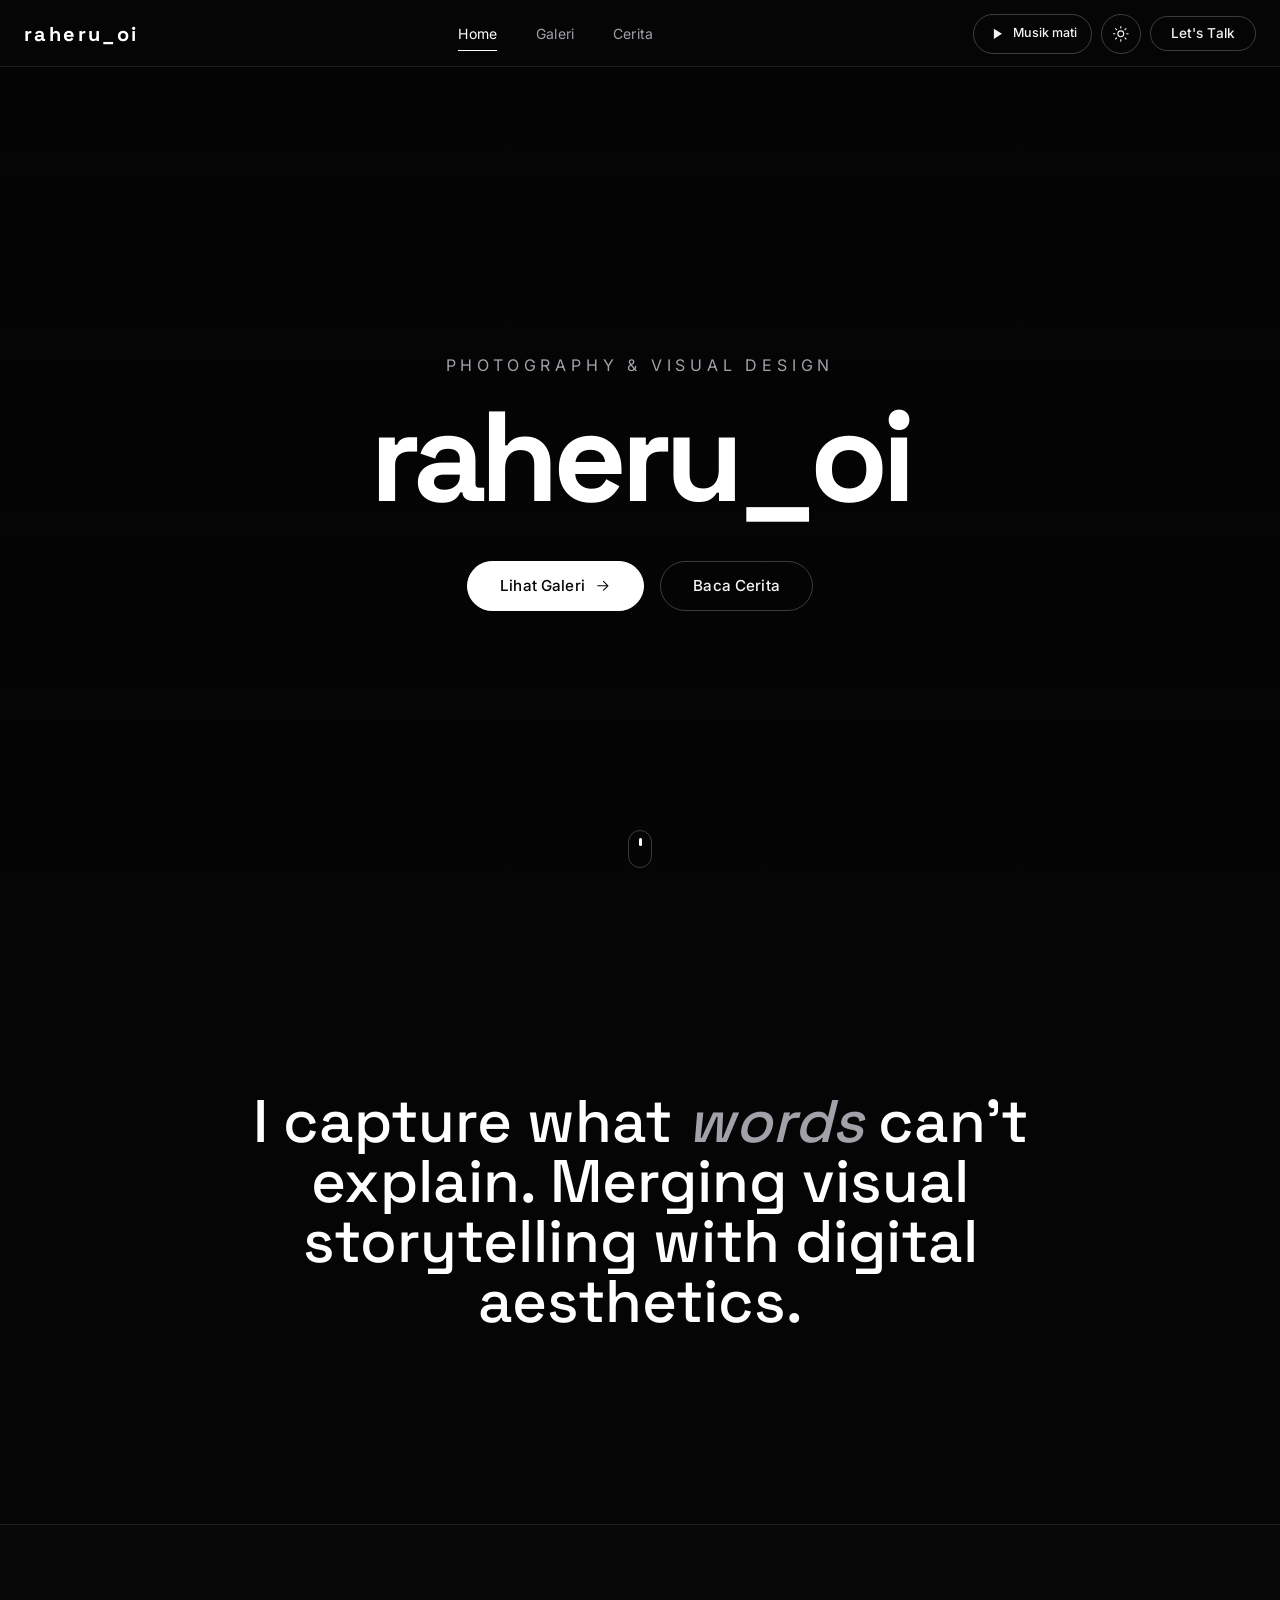
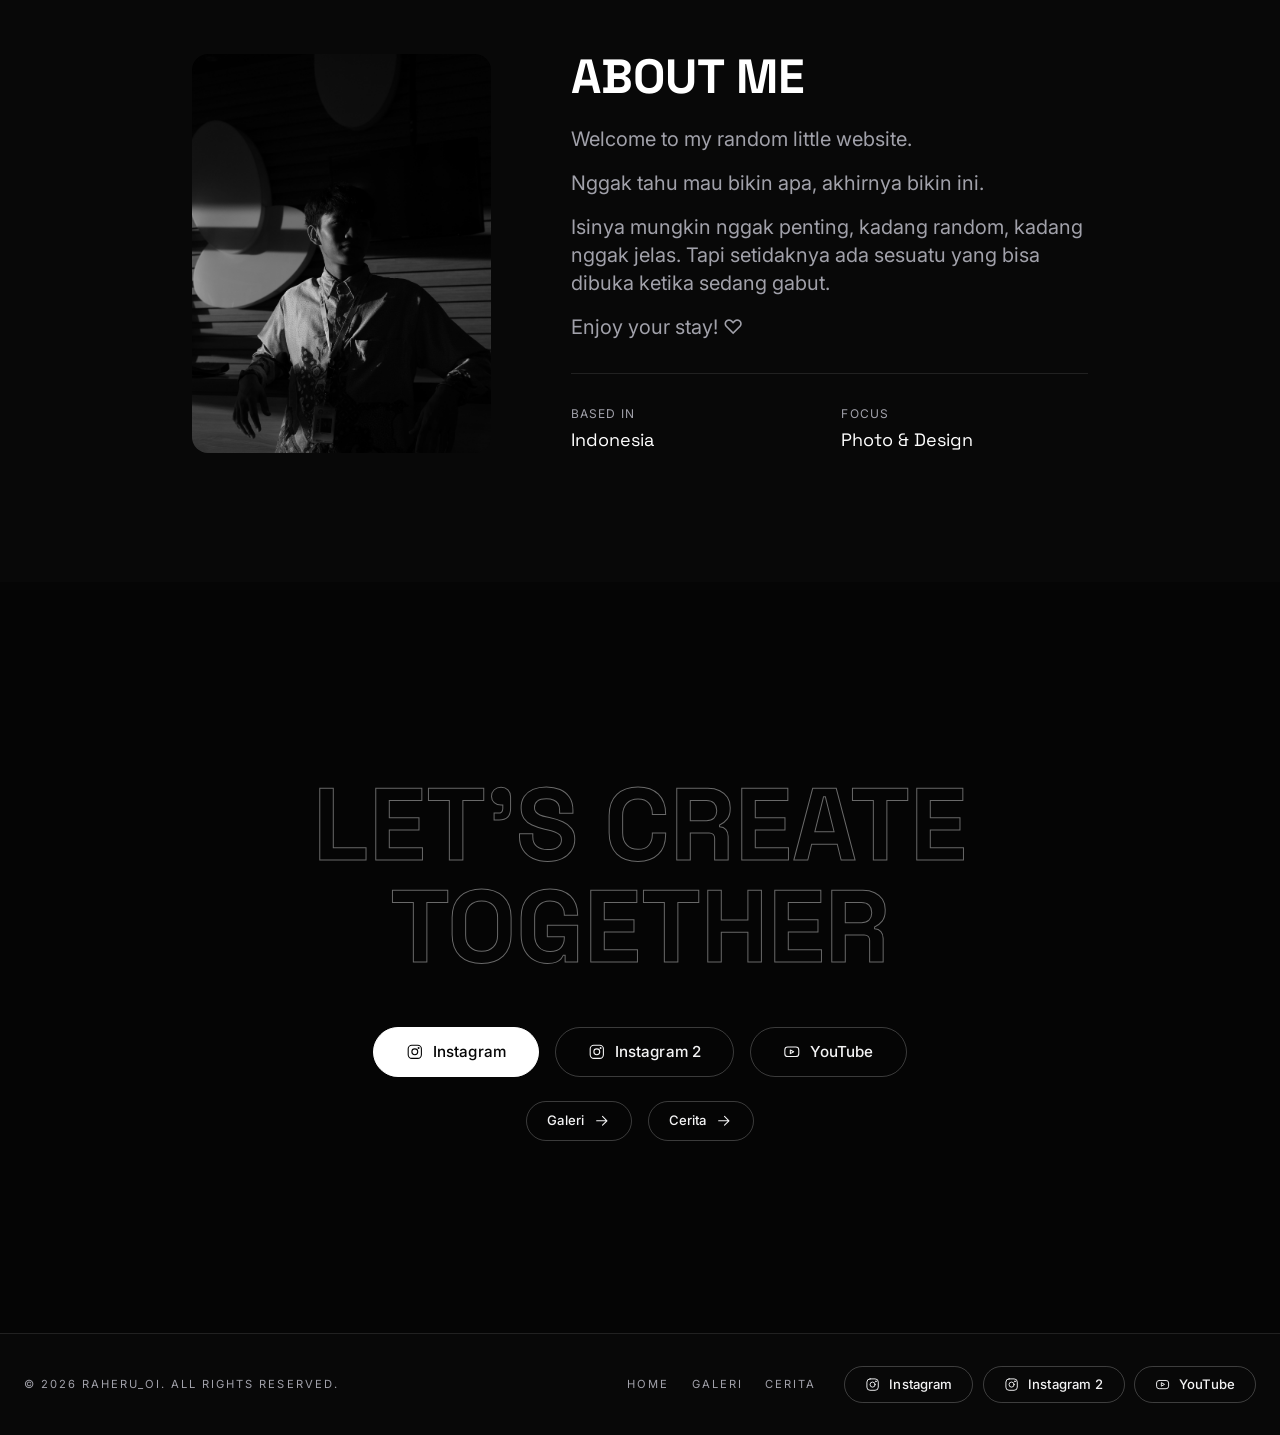
==== commit b9326d79: "Update website" ====
--- a/index.html
+++ b/index.html
@@ -11,15 +11,9 @@
     <link rel="preconnect" href="https://fonts.gstatic.com" crossorigin>
     <link href="https://fonts.googleapis.com/css2?family=Inter:wght@300;400;500&family=Space+Grotesk:wght@400;500;600;700&display=swap" rel="stylesheet">
     <script>try{if(localStorage.getItem('tema')==='light')document.documentElement.classList.remove('dark');document.documentElement.classList.add('js')}catch(e){}</script>
-    <!-- Tailwind CSS (tata letak) -->
-    <script src="https://cdn.tailwindcss.com"></script>
-    <script>
-        tailwind.config = {
-            darkMode: 'class',
-            theme: { extend: { fontFamily: { sans: ['Inter', 'sans-serif'], display: ['Space Grotesk', 'sans-serif'] } } }
-        }
-    </script>
     <link rel="stylesheet" href="lou.css">
+    <!-- Tata letak (Tailwind sudah dikompilasi, tanpa script) -->
+    <link rel="stylesheet" href="tw.css">
 </head>
 <body>
 <svg width="0" height="0" style="position:absolute" aria-hidden="true">
@@ -61,7 +55,7 @@
                     <svg class="i ico icon-sun"><use href="#i-sun"/></svg>
                     <svg class="i ico icon-moon"><use href="#i-moon"/></svg>
                 </button>
-                <a href="index.html" class="btn-pill talk">Let's Talk</a>
+                <a href="#contact" class="btn-pill talk">Let's Talk</a>
                 <button type="button" id="menu-btn" class="icon-btn menu-btn" aria-expanded="false" aria-label="Buka menu"><span></span><span></span><span></span></button>
             </div>
         </div>
@@ -72,14 +66,14 @@
         <a href="index.html" style="--n:0">Home</a>
         <a href="lou.html" style="--n:1">Galeri</a>
         <a href="cerita/cerita.html" style="--n:2">Cerita</a>
-        <a href="index.html" class="btn-pill btn-lg">Let's Talk</a>
+        <a href="#contact" class="btn-pill btn-lg">Let's Talk</a>
     </div>
 
     <main>
         <!-- HERO -->
         <section id="hero" class="relative w-full h-screen flex items-center justify-center overflow-hidden">
             <div class="absolute inset-0 w-full h-full">
-                <img src="https://images.unsplash.com/photo-1618005182384-a83a8bd57fbe?q=80&w=2564&auto=format&fit=crop"
+                <img src="https://images.unsplash.com/photo-1618005182384-a83a8bd57fbe?q=65&w=1280&auto=format&fit=crop"
                      alt="Hero Background" class="w-full h-full object-cover opacity-50 scale-110" id="hero-img">
                 <div class="hero-fade absolute inset-0"></div>
             </div>
@@ -186,54 +180,35 @@
         </video>
     </div>
 
-    <!-- Pustaka animasi (GSAP & Lenis) -->
-    <script src="https://cdnjs.cloudflare.com/ajax/libs/gsap/3.12.2/gsap.min.js"></script>
-    <script src="https://cdnjs.cloudflare.com/ajax/libs/gsap/3.12.2/ScrollTrigger.min.js"></script>
-    <script src="https://cdn.jsdelivr.net/gh/studio-freight/lenis@1.0.27/bundled/lenis.min.js"></script>
     <script>
-        gsap.registerPlugin(ScrollTrigger);
-
-        // Scroll halus (Lenis) — dipakai juga oleh menu & anchor di lou.js
-        const lenis = new Lenis({
-            duration: 1.2,
-            easing: (t) => Math.min(1, 1.001 - Math.pow(2, -10 * t)),
-            direction: 'vertical',
-            gestureDirection: 'vertical',
-            smooth: true,
-            smoothTouch: false,
-        });
-        window.louLenis = lenis;
-        lenis.on('scroll', ScrollTrigger.update);
-        gsap.ticker.add((time) => { lenis.raf(time * 1000); });
-        gsap.ticker.lagSmoothing(0);
-
-        // Animasi hero: mulai setelah loading screen selesai
-        let heroStarted = false;
-        function startHero() {
-            if (heroStarted) return;
-            heroStarted = true;
-            gsap.timeline()
-                .to('#hero-sub',   { opacity: 1, y: 0, duration: 1.1, ease: 'power3.out' }, 0.1)
-                .to('#hero-title', { opacity: 1, y: 0, duration: 1.6, ease: 'power3.out' }, 0.3)
-                .to('#hero-cta',   { opacity: 1, y: 0, duration: 1.2, ease: 'power3.out' }, 0.8);
-        }
-        gsap.set(['#hero-sub', '#hero-title', '#hero-cta'], { y: 24 });
-        window.addEventListener('lou:ready', startHero);
-        setTimeout(startHero, 5000);
-
-        // Parallax gambar hero
-        gsap.to('#hero-img', {
-            yPercent: 30, ease: 'none',
-            scrollTrigger: { trigger: '#hero', start: 'top top', end: 'bottom top', scrub: true }
-        });
-
-        // Muncul halus saat di-scroll
-        document.querySelectorAll('.reveal').forEach((el) => {
-            gsap.to(el, {
-                y: 0, opacity: 1, duration: 1.2, ease: 'power3.out',
-                scrollTrigger: { trigger: el, start: 'top 85%', toggleActions: 'play none none none' }
-            });
-        });
+        // Animasi sederhana (tanpa pustaka): hero muncul setelah loading, bagian lain muncul saat di-scroll
+        (function () {
+            var started = false;
+            function startHero() {
+                if (started) return;
+                started = true;
+                ['hero-sub', 'hero-title', 'hero-cta'].forEach(function (id, i) {
+                    var el = document.getElementById(id);
+                    if (!el) return;
+                    el.style.transitionDelay = (0.1 + i * 0.25) + 's';
+                    el.classList.add('in');
+                });
+            }
+            window.addEventListener('lou:ready', startHero);
+            setTimeout(startHero, 5000);
+
+            var els = document.querySelectorAll('.reveal');
+            if ('IntersectionObserver' in window) {
+                var io = new IntersectionObserver(function (entries) {
+                    entries.forEach(function (e) {
+                        if (e.isIntersecting) { e.target.classList.add('in'); io.unobserve(e.target); }
+                    });
+                }, { rootMargin: '0px 0px -12% 0px' });
+                els.forEach(function (el) { io.observe(el); });
+            } else {
+                els.forEach(function (el) { el.classList.add('in'); });
+            }
+        })();
     </script>
     <script src="lou.js"></script>
 </body>
--- a/lou.css
+++ b/lou.css
@@ -642,4 +642,97 @@
     html.music-on .name-text-effect, html.music-on .beat-title,
     html.music-on .socials li, html.music-on .gallery-nav,
     html.music-on .card.is-in, html.dark::before { animation: none !important; }
-}+}
+
+/* =====================================================
+   MODE RINGAN (html.lite) - otomatis di HP / perangkat lemah
+   Mematikan efek berat yang membuat lag saat musik menyala
+   ===================================================== */
+.note { text-shadow: none; }
+html.lite .topbar::before { -webkit-backdrop-filter: none; backdrop-filter: none; background: var(--bg); }
+html.lite .note { display: none; }
+
+html.lite.music-on .name-text-effect,
+html.lite.music-on .beat-title,
+html.lite.music-on .socials li,
+html.lite.music-on .gallery-nav,
+html.lite.music-on .card.is-in,
+html.lite.music-on .music-btn,
+html.lite.music-on .dancer,
+html.lite.music-on .topbar::after { animation: none !important; }
+html.lite.music-on:not(.music-fading) .name-text-effect,
+html.lite.music-on:not(.music-fading) .beat-title { background-position: 40% 0; filter: none !important; }
+html.lite.music-on.dark .topbar::after { box-shadow: none; }
+html.lite .card-img { will-change: auto; }
+html.lite .dancer { box-shadow: none !important; }
+
+/* =====================================================
+   SEDERHANA & RINGAN
+   ===================================================== */
+html.js .fade-in { transform: translateY(20px); transition: opacity 0.9s ease, transform 0.9s ease; }
+html.js .fade-in.in { opacity: 1; transform: none; }
+html.js .reveal { transition: opacity 0.8s ease, transform 0.8s ease; }
+html.js .reveal.in { opacity: 1; transform: none; }
+
+/* equalizer: pakai transform (bukan height) supaya tidak memberatkan */
+.music-bars i { height: 100%; transform: scaleY(0.3); transform-origin: bottom; animation-name: eq2; }
+@keyframes eq2 { to { transform: scaleY(1); } }
+
+/* PROFIL ala DJ: cincin berdenyut + foto berdetak mengikuti beat (hanya transform & opacity) */
+html.lite.music-on .profile-container,
+html.lite.music-on .profile-photo { overflow: visible; border-color: #ff6b9d; animation: none; }
+html.lite.music-on:not(.music-fading) .profile-container,
+html.lite.music-on:not(.music-fading) .profile-photo { animation: djBeat 0.6s ease-in-out infinite alternate; }
+@keyframes djBeat { from { scale: 1; } to { scale: 1.045; } }
+html.lite.music-on .profile-container::before, html.lite.music-on .profile-photo::before { border-color: #ff6b9d; box-shadow: none; animation: waveOut 1.8s ease-out infinite; }
+html.lite.music-on .profile-container::after,  html.lite.music-on .profile-photo::after  { border-color: #ffd166; box-shadow: none; animation: waveOut 1.8s ease-out 0.9s infinite; }
+html.lite.music-on.dark .profile-container, html.lite.music-on.dark .profile-photo { border-color: #00d4ff; }
+html.lite.music-on.dark .profile-container::before, html.lite.music-on.dark .profile-photo::before { border-color: #00d4ff; box-shadow: none; }
+html.lite.music-on.dark .profile-container::after,  html.lite.music-on.dark .profile-photo::after  { border-color: #b197fc; box-shadow: none; }
+
+/* karakter joget: kecil & polos */
+html.lite .dancer { width: clamp(72px, 16vw, 120px); }
+html.lite .dancer video { max-height: 22vh; }
+html.lite.dark .dancer { border-color: #00d4ff; }
+
+/* =====================================================
+   LATAR SAAT MUSIK MENYALA: berwarna seperti awal, tapi ringan
+   (gambar kotak sudah jadi, hanya opacity yang bergerak - tanpa mask/hue-rotate)
+   ===================================================== */
+html.lite body::before { animation: none; will-change: auto; }
+
+/* malam: aurora statis + 2 lapis kotak neon yang berkelip */
+html.dark::after { background: url("data:image/svg+xml,%3Csvg xmlns='http://www.w3.org/2000/svg' width='160' height='160'%3E%3Cpath d='M0 .5H160M0 40.5H160M0 80.5H160M0 120.5H160M.5 0V160M40.5 0V160M80.5 0V160M120.5 0V160' stroke='%2300d4ff' stroke-opacity='.2' fill='none'/%3E%3Cg fill-opacity='.45'%3E%3Crect x='40' y='40' width='40' height='40' fill='%2300d4ff'/%3E%3Crect x='120' y='0' width='40' height='40' fill='%23ff2e63'/%3E%3Crect x='0' y='120' width='40' height='40' fill='%237b2fff'/%3E%3Crect x='80' y='80' width='40' height='40' fill='%2300ff9d'/%3E%3C/g%3E%3C/svg%3E") 0 0 / 160px 160px; transition: opacity 1s ease; }
+html.dark body::after {
+    background: url("data:image/svg+xml,%3Csvg xmlns='http://www.w3.org/2000/svg' width='200' height='200'%3E%3Cg fill-opacity='.45'%3E%3Crect x='0' y='0' width='40' height='40' fill='%23ff9a00'/%3E%3Crect x='120' y='40' width='40' height='40' fill='%23fff200'/%3E%3Crect x='40' y='120' width='40' height='40' fill='%23ff2e63'/%3E%3Crect x='160' y='160' width='40' height='40' fill='%2300d4ff'/%3E%3Crect x='80' y='80' width='40' height='40' fill='%23b197fc'/%3E%3C/g%3E%3C/svg%3E") 0 0 / 200px 200px;
+    -webkit-mask-image: none; mask-image: none;
+}
+html.dark.music-on:not(.music-fading)::before { opacity: 0.75; animation: none; will-change: auto; }
+html.dark.music-on:not(.music-fading)::after { will-change: opacity; animation: twinkle 4.4s ease-in-out infinite; }
+html.dark.music-on:not(.music-fading) body::after { will-change: opacity; filter: none; animation: twinkle 5.6s ease-in-out -2s infinite; }
+html.dark.music-on.music-fading::before, html.dark.music-on.music-fading::after, html.dark.music-on.music-fading body::after { opacity: 0; animation: none; }
+
+/* =====================================================
+   LATAR SAAT MUSIK MATI: sederhana & ringan
+   siang: satu gradasi pastel lembut (tanpa riak bergerak); malam: hitam polos
+   ===================================================== */
+html:not(.dark) body {
+    background-image: linear-gradient(160deg, rgba(255, 183, 140, 0.30) 0%, rgba(140, 185, 255, 0.22) 50%, rgba(140, 220, 190, 0.28) 100%);
+}
+html:not(.dark) body::before { display: none; }
+
+/* =====================================================
+   SAAT MUSIK MENYALA: hanya warna teks judul yang berubah
+   (efek DJ, latar kotak-kotak, joget, not, dll dimatikan)
+   ===================================================== */
+html.music-text:not(.music-fading) .name-text-effect,
+html.music-text:not(.music-fading) .beat-title {
+    background-image: linear-gradient(90deg, #ff6b6b, #ffd166, #06d6a0, #4dabf7, #b197fc, #ff6b6b);
+    background-size: 300% 100%; -webkit-background-clip: text; background-clip: text;
+    -webkit-text-fill-color: transparent; color: transparent;
+    animation: rainbowText 6s linear infinite;
+}
+
+/* Video joget: tampil saat musik menyala (kecil, tanpa efek tambahan) */
+html.music-text .dancer { opacity: 1; visibility: visible; transform: none; transition-delay: 0s; }
+html.music-text.music-fading .dancer { opacity: 0; transform: translateY(24px) scale(0.9); transition: opacity 1s ease, transform 1s ease; }
--- a/tw.css
+++ b/tw.css
@@ -0,0 +1 @@
+*,:after,:before{--tw-border-spacing-x:0;--tw-border-spacing-y:0;--tw-translate-x:0;--tw-translate-y:0;--tw-rotate:0;--tw-skew-x:0;--tw-skew-y:0;--tw-scale-x:1;--tw-scale-y:1;--tw-pan-x: ;--tw-pan-y: ;--tw-pinch-zoom: ;--tw-scroll-snap-strictness:proximity;--tw-gradient-from-position: ;--tw-gradient-via-position: ;--tw-gradient-to-position: ;--tw-ordinal: ;--tw-slashed-zero: ;--tw-numeric-figure: ;--tw-numeric-spacing: ;--tw-numeric-fraction: ;--tw-ring-inset: ;--tw-ring-offset-width:0px;--tw-ring-offset-color:#fff;--tw-ring-color:rgba(59,130,246,.5);--tw-ring-offset-shadow:0 0 #0000;--tw-ring-shadow:0 0 #0000;--tw-shadow:0 0 #0000;--tw-shadow-colored:0 0 #0000;--tw-blur: ;--tw-brightness: ;--tw-contrast: ;--tw-grayscale: ;--tw-hue-rotate: ;--tw-invert: ;--tw-saturate: ;--tw-sepia: ;--tw-drop-shadow: ;--tw-backdrop-blur: ;--tw-backdrop-brightness: ;--tw-backdrop-contrast: ;--tw-backdrop-grayscale: ;--tw-backdrop-hue-rotate: ;--tw-backdrop-invert: ;--tw-backdrop-opacity: ;--tw-backdrop-saturate: ;--tw-backdrop-sepia: ;--tw-contain-size: ;--tw-contain-layout: ;--tw-contain-paint: ;--tw-contain-style: }::backdrop{--tw-border-spacing-x:0;--tw-border-spacing-y:0;--tw-translate-x:0;--tw-translate-y:0;--tw-rotate:0;--tw-skew-x:0;--tw-skew-y:0;--tw-scale-x:1;--tw-scale-y:1;--tw-pan-x: ;--tw-pan-y: ;--tw-pinch-zoom: ;--tw-scroll-snap-strictness:proximity;--tw-gradient-from-position: ;--tw-gradient-via-position: ;--tw-gradient-to-position: ;--tw-ordinal: ;--tw-slashed-zero: ;--tw-numeric-figure: ;--tw-numeric-spacing: ;--tw-numeric-fraction: ;--tw-ring-inset: ;--tw-ring-offset-width:0px;--tw-ring-offset-color:#fff;--tw-ring-color:rgba(59,130,246,.5);--tw-ring-offset-shadow:0 0 #0000;--tw-ring-shadow:0 0 #0000;--tw-shadow:0 0 #0000;--tw-shadow-colored:0 0 #0000;--tw-blur: ;--tw-brightness: ;--tw-contrast: ;--tw-grayscale: ;--tw-hue-rotate: ;--tw-invert: ;--tw-saturate: ;--tw-sepia: ;--tw-drop-shadow: ;--tw-backdrop-blur: ;--tw-backdrop-brightness: ;--tw-backdrop-contrast: ;--tw-backdrop-grayscale: ;--tw-backdrop-hue-rotate: ;--tw-backdrop-invert: ;--tw-backdrop-opacity: ;--tw-backdrop-saturate: ;--tw-backdrop-sepia: ;--tw-contain-size: ;--tw-contain-layout: ;--tw-contain-paint: ;--tw-contain-style: }/*! tailwindcss v3.4.17 | MIT License | https://tailwindcss.com*/*,:after,:before{box-sizing:border-box;border:0 solid #e5e7eb}:after,:before{--tw-content:""}:host,html{line-height:1.5;-webkit-text-size-adjust:100%;-moz-tab-size:4;-o-tab-size:4;tab-size:4;font-family:Inter,sans-serif;font-feature-settings:normal;font-variation-settings:normal;-webkit-tap-highlight-color:transparent}body{margin:0;line-height:inherit}hr{height:0;color:inherit;border-top-width:1px}abbr:where([title]){-webkit-text-decoration:underline dotted;text-decoration:underline dotted}h1,h2,h3,h4,h5,h6{font-size:inherit;font-weight:inherit}a{color:inherit;text-decoration:inherit}b,strong{font-weight:bolder}code,kbd,pre,samp{font-family:ui-monospace,SFMono-Regular,Menlo,Monaco,Consolas,Liberation Mono,Courier New,monospace;font-feature-settings:normal;font-variation-settings:normal;font-size:1em}small{font-size:80%}sub,sup{font-size:75%;line-height:0;position:relative;vertical-align:baseline}sub{bottom:-.25em}sup{top:-.5em}table{text-indent:0;border-color:inherit;border-collapse:collapse}button,input,optgroup,select,textarea{font-family:inherit;font-feature-settings:inherit;font-variation-settings:inherit;font-size:100%;font-weight:inherit;line-height:inherit;letter-spacing:inherit;color:inherit;margin:0;padding:0}button,select{text-transform:none}button,input:where([type=button]),input:where([type=reset]),input:where([type=submit]){-webkit-appearance:button;background-color:transparent;background-image:none}:-moz-focusring{outline:auto}:-moz-ui-invalid{box-shadow:none}progress{vertical-align:baseline}::-webkit-inner-spin-button,::-webkit-outer-spin-button{height:auto}[type=search]{-webkit-appearance:textfield;outline-offset:-2px}::-webkit-search-decoration{-webkit-appearance:none}::-webkit-file-upload-button{-webkit-appearance:button;font:inherit}summary{display:list-item}blockquote,dd,dl,figure,h1,h2,h3,h4,h5,h6,hr,p,pre{margin:0}fieldset{margin:0}fieldset,legend{padding:0}menu,ol,ul{list-style:none;margin:0;padding:0}dialog{padding:0}textarea{resize:vertical}input::-moz-placeholder,textarea::-moz-placeholder{opacity:1;color:#9ca3af}input::placeholder,textarea::placeholder{opacity:1;color:#9ca3af}[role=button],button{cursor:pointer}:disabled{cursor:default}audio,canvas,embed,iframe,img,object,svg,video{display:block;vertical-align:middle}img,video{max-width:100%;height:auto}[hidden]:where(:not([hidden=until-found])){display:none}.absolute{position:absolute}.relative{position:relative}.inset-0{inset:0}.z-10{z-index:10}.mx-auto{margin-left:auto;margin-right:auto}.mb-1{margin-bottom:.25rem}.mb-10{margin-bottom:2.5rem}.mb-12{margin-bottom:3rem}.mb-4{margin-bottom:1rem}.mb-6{margin-bottom:1.5rem}.mb-8{margin-bottom:2rem}.mt-16{margin-top:4rem}.mt-6{margin-top:1.5rem}.flex{display:flex}.grid{display:grid}.aspect-\[3\/4\]{aspect-ratio:3/4}.h-full{height:100%}.h-screen{height:100vh}.w-full{width:100%}.max-w-4xl{max-width:56rem}.shrink-0{flex-shrink:0}.scale-110{--tw-scale-x:1.1;--tw-scale-y:1.1;transform:translate(var(--tw-translate-x),var(--tw-translate-y)) rotate(var(--tw-rotate)) skewX(var(--tw-skew-x)) skewY(var(--tw-skew-y)) scaleX(var(--tw-scale-x)) scaleY(var(--tw-scale-y))}.grid-cols-2{grid-template-columns:repeat(2,minmax(0,1fr))}.flex-col{flex-direction:column}.items-center{align-items:center}.justify-center{justify-content:center}.gap-12{gap:3rem}.gap-4{gap:1rem}.gap-6{gap:1.5rem}.space-y-4>:not([hidden])~:not([hidden]){--tw-space-y-reverse:0;margin-top:calc(1rem*(1 - var(--tw-space-y-reverse)));margin-bottom:calc(1rem*var(--tw-space-y-reverse))}.overflow-hidden{overflow:hidden}.border-t{border-top-width:1px}.object-cover{-o-object-fit:cover;object-fit:cover}.px-6{padding-left:1.5rem;padding-right:1.5rem}.py-32{padding-top:8rem;padding-bottom:8rem}.pt-8{padding-top:2rem}.text-left{text-align:left}.text-center{text-align:center}.font-display{font-family:Space Grotesk,sans-serif}.font-sans{font-family:Inter,sans-serif}.text-3xl{font-size:1.875rem;line-height:2.25rem}.text-4xl{font-size:2.25rem;line-height:2.5rem}.text-\[12vw\]{font-size:12vw}.text-\[15vw\]{font-size:15vw}.text-lg{font-size:1.125rem;line-height:1.75rem}.text-sm{font-size:.875rem;line-height:1.25rem}.text-xs{font-size:.75rem;line-height:1rem}.font-bold{font-weight:700}.font-medium{font-weight:500}.uppercase{text-transform:uppercase}.italic{font-style:italic}.leading-\[1\.2\]{line-height:1.2}.leading-none{line-height:1}.leading-relaxed{line-height:1.625}.tracking-\[0\.3em\]{letter-spacing:.3em}.tracking-tighter{letter-spacing:-.05em}.tracking-widest{letter-spacing:.1em}.opacity-50{opacity:.5}@media (min-width:640px){.sm\:w-auto{width:auto}.sm\:flex-row{flex-direction:row}}@media (min-width:768px){.md\:w-1\/3{width:33.333333%}.md\:w-2\/3{width:66.666667%}.md\:flex-row{flex-direction:row}.md\:gap-20{gap:5rem}.md\:py-48{padding-top:12rem;padding-bottom:12rem}.md\:text-left{text-align:left}.md\:text-5xl{font-size:3rem;line-height:1}.md\:text-\[10vw\]{font-size:10vw}.md\:text-\[8vw\]{font-size:8vw}.md\:text-base{font-size:1rem;line-height:1.5rem}.md\:text-xl{font-size:1.25rem;line-height:1.75rem}}@media (min-width:1024px){.lg\:text-6xl{font-size:3.75rem;line-height:1}}
